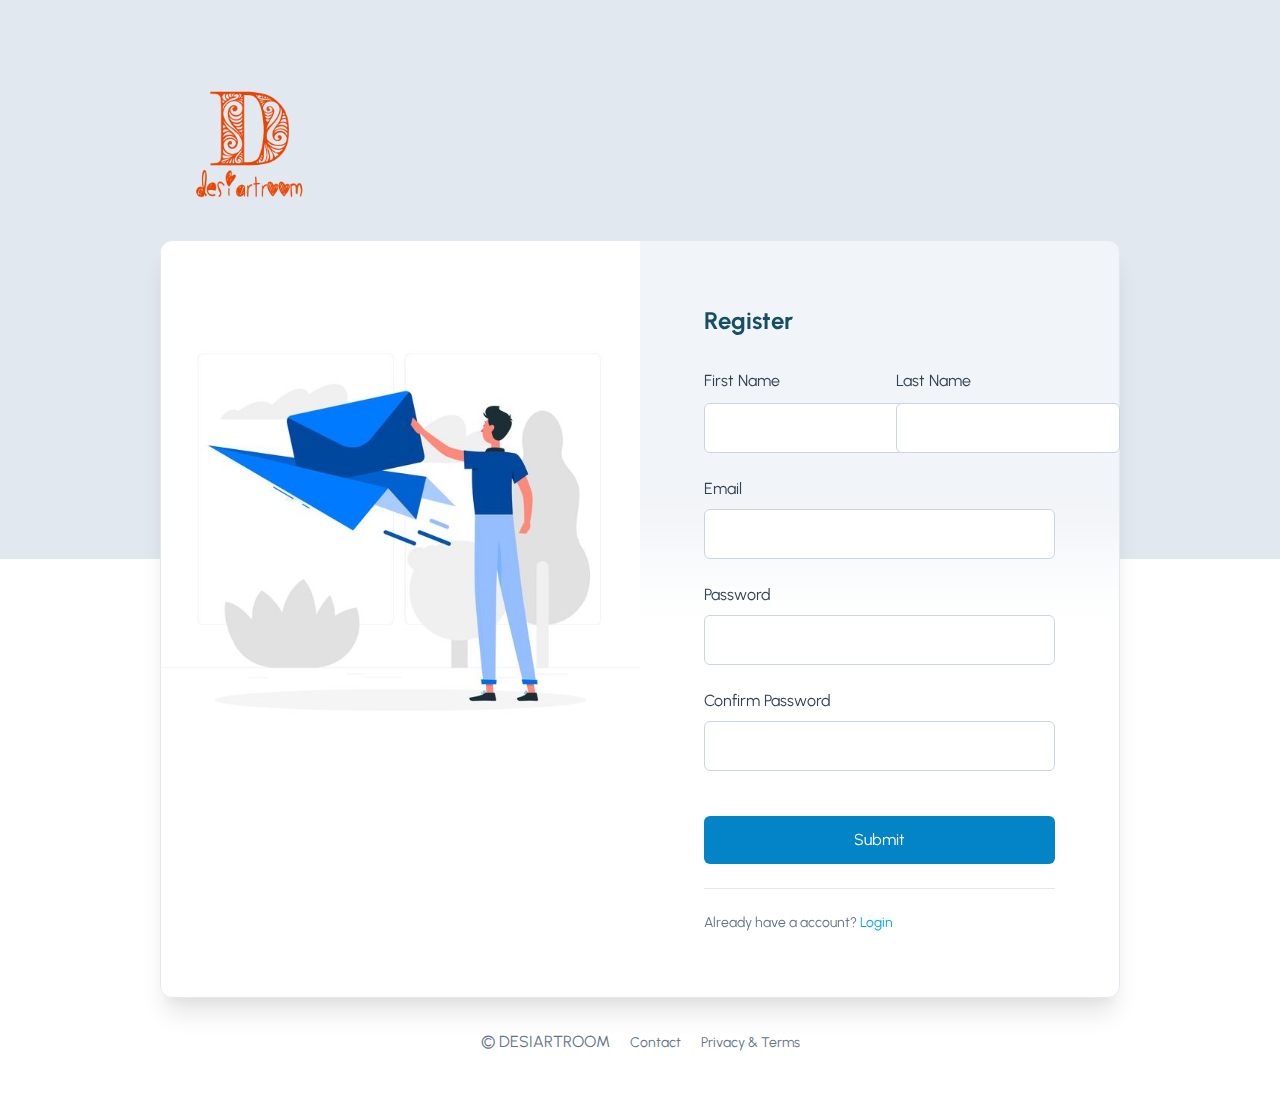
==== index2.html @ eac56559 "update" ====
<!DOCTYPE html>
<html lang="en">
<head>
    <meta charset="UTF-8">
    <meta http-equiv="X-UA-Compatible" content="IE=edge">
    <meta name="viewport" content="width=device-width, initial-scale=1.0">
    <meta name="description" content="application website logo cloud">
    <title>DESIARTROOM</title>

    <link rel="stylesheet" href="css/tailus.css">
    <link href="https://fonts.googleapis.com/css2?family=Urbanist:ital,wght@0,100;0,200;0,300;0,400;0,500;0,600;0,700;0,800;0,900;1,100;1,200;1,300;1,400&display=swap" rel="stylesheet">
</head>
<body>
    <div class="relative py-16
                before:absolute before:inset-0 before:w-full before:h-[50%] before:bg-gray-200">
        <div class="relative container m-auto px-6 text-gray-500 md:px-12 xl:px-40">

            <div class="m-auto space-y-8 md:w-8/12 lg:w-full">
                <img src="images/unnamed.png" loading="lazy" class="w-36 ml-4" alt="tailus logo">
                <div class="rounded-xl border bg-opacity-50 backdrop-blur-2xl bg-white shadow-xl">
                    <div class="lg:grid lg:grid-cols-2">
                        <div class="rounded-lg lg:block" hidden>
                            <img src="images/bgroom (2).jpg" class="rounded-l-xl object-cover" loading="lazy" height="" width="" alt="music mood">
                        </div>
                        <div class="p-6 sm:p-16">
                            <h2 class="mb-8 text-2xl text-cyan-900 font-bold">Register</h2>
                            <form action="" class="space-y-6">
                                <div class="grid gap-8 sm:grid-cols-2">

                                    <label for="fname" class="text-gray-700">First Name</label>
                                    <label for="lname" class="text-gray-700">Last Name</label>
                                </div>
                                <div class="grid gap-8 sm:grid-cols-2" style="margin-top:10px">

                                    <input  type="text" name="" id="fname" 
                                            class="block w-56 px-4  rounded-md border border-gray-300 text-gray-600 transition duration-300
                                                focus:ring-2 focus:ring-sky-300 focus:outline-none
                                                invalid:ring-2 invalid:ring-red-400"
                                    >
                                    
                                    <input  type="text" name="" id="lname" 
                                            class="block w-56 px-4 py-3 rounded-md border border-gray-300 text-gray-600 transition duration-300
                                                focus:ring-2 focus:ring-sky-300 focus:outline-none
                                                invalid:ring-2 invalid:ring-red-400"
                                    >
                                </div>


                                <div class="space-y-2">
                                    <label for="email" class="text-gray-700">Email</label>
                                    <input  type="email" name="email" id="email" 
                                            class="block w-full px-4 py-3 rounded-md border border-gray-300 text-gray-600 transition duration-300
                                                focus:ring-2 focus:ring-sky-300 focus:outline-none
                                                invalid:ring-2 invalid:ring-red-400"
                                    >
                                </div>

                                    <div class="space-y-2">
                                        <label for="pwd" class="text-gray-700">Password</label>
                                        
                                    
                                    <input  type="password" name="pwd" id="pwd" 
                                            class="block w-full px-4 py-3 rounded-md border border-gray-300 text-gray-600 transition duration-300
                                                focus:ring-2 focus:ring-sky-300 focus:outline-none
                                                invalid:ring-2 invalid:ring-red-400"
                                    >
                                    </div>
                                    <div class="space-y-2">
                                        <label for="confirmpwd" class="text-gray-700">Confirm Password</label>
                                        
                                    
                                    <input  type="password" name="pwd" id="confirmpwd" 
                                            class="block w-full px-4 py-3 rounded-md border border-gray-300 text-gray-600 transition duration-300
                                                focus:ring-2 focus:ring-sky-300 focus:outline-none
                                                invalid:ring-2 invalid:ring-red-400"
                                    >
                                    </div>
                                    
                                    <button type="submit" 
                                        class="w-full py-3 px-6 rounded-md bg-sky-600
                                            focus:bg-sky-700 active:bg-sky-500" style="margin-top:45px">
                                    <span class="text-white">Submit</span>
                                </button>
                <p class="border-t pt-6 text-sm">Already have a account? <a href="index.html" class="text-sky-500">Login</a></p>
                            </form>
                        </div>
                    </div>
                </div>
                <div class="text-center space-x-4">
                    <span>&copy; DESIARTROOM</span>
                    <a href="index2.html" class="text-sm hover:text-sky-900">Contact</a>
                    <a href="#" class="text-sm hover:text-sky-900">Privacy & Terms</a>
                </div>
            </div>
        </div>
    </div>
</body>
</html>
---- css/tailus.css ----
/*! tailwindcss v2.2.19 | MIT License | https://tailwindcss.com*//*! modern-normalize v1.1.0 | MIT License | https://github.com/sindresorhus/modern-normalize 
*/html{-webkit-text-size-adjust:100%;line-height:1.15;-moz-tab-size:4;-o-tab-size:4;tab-size:4}body{font-family:system-ui,-apple-system,Segoe UI,Roboto,Helvetica,Arial,sans-serif,Apple Color Emoji,Segoe UI Emoji;margin:0}
hr{color:inherit;height:0}abbr[title]{-webkit-text-decoration:underline dotted;text-decoration:underline dotted}b,strong{font-weight:bolder}code,kbd,pre,samp{font-family:ui-monospace,SFMono-Regular,Consolas,Liberation Mono,Menlo,monospace;font-size:1em}small{font-size:80%}sub,sup{font-size:75%;line-height:0;position:relative;vertical-align:baseline}sub{bottom:-.25em}sup{top:-.5em}table{border-color:inherit;text-indent:0}button,input,optgroup,select,textarea{font-family:inherit;font-size:100%;line-height:1.15;margin:0}button,select{text-transform:none}[type=button],[type=reset],[type=submit],button{-webkit-appearance:button}::-moz-focus-inner{border-style:none;padding:0}:-moz-focusring{outline:1px dotted ButtonText}:-moz-ui-invalid{box-shadow:none}legend{padding:0}progress{vertical-align:baseline}::-webkit-inner-spin-button,::-webkit-outer-spin-button{height:auto}[type=search]{-webkit-appearance:textfield;outline-offset:-2px}::-webkit-search-decoration{-webkit-appearance:none}::-webkit-file-upload-button{-webkit-appearance:button;font:inherit}summary{display:list-item}blockquote,dd,dl,figure,h1,h2,h3,h4,h5,h6,hr,p,pre{margin:0}button{background-color:transparent;background-image:none}fieldset,ol,ul{margin:0;padding:0}ol,ul{list-style:none}html{font-family:ui-sans-serif,system-ui,-apple-system,BlinkMacSystemFont,Segoe UI,Roboto,Helvetica Neue,Arial,Noto Sans,sans-serif,Apple Color Emoji,Segoe UI Emoji,Segoe UI Symbol,Noto Color Emoji;line-height:1.5}body{font-family:inherit;line-height:inherit}*,:after,:before{border:0 solid;box-sizing:border-box}hr{border-top-width:1px}img{border-style:solid}textarea{resize:vertical}input::-moz-placeholder,textarea::-moz-placeholder{color:#94a3b8;opacity:1}input:-ms-input-placeholder,textarea:-ms-input-placeholder{color:#94a3b8;opacity:1}input::placeholder,textarea::placeholder{color:#94a3b8;opacity:1}[role=button],button{cursor:pointer}:-moz-focusring{outline:auto}table{border-collapse:collapse}h1,h2,h3,h4,h5,h6{font-size:inherit;font-weight:inherit}a{color:inherit;text-decoration:inherit}button,input,optgroup,select,textarea{color:inherit;line-height:inherit;padding:0}code,kbd,pre,samp{font-family:ui-monospace,SFMono-Regular,Menlo,Monaco,Consolas,Liberation Mono,Courier New,monospace}audio,canvas,embed,iframe,img,object,svg,video{display:block;vertical-align:middle}img,video{height:auto;max-width:100%}[hidden]{display:none}*,:after,:before{--tw-translate-x:0;--tw-translate-y:0;--tw-rotate:0;--tw-skew-x:0;--tw-skew-y:0;--tw-scale-x:1;--tw-scale-y:1;--tw-transform:translateX(var(--tw-translate-x)) translateY(var(--tw-translate-y)) rotate(var(--tw-rotate)) skewX(var(--tw-skew-x)) skewY(var(--tw-skew-y)) scaleX(var(--tw-scale-x)) scaleY(var(--tw-scale-y));--tw-border-opacity:1;--tw-ring-inset:var(--tw-empty,/*!*/ /*!*/);--tw-ring-offset-width:0px;--tw-ring-offset-color:#fff;--tw-ring-color:rgba(59,130,246,.5);--tw-ring-offset-shadow:0 0 #0000;--tw-ring-shadow:0 0 #0000;--tw-shadow:0 0 #0000;--tw-blur:var(--tw-empty,/*!*/ /*!*/);--tw-brightness:var(--tw-empty,/*!*/ /*!*/);--tw-contrast:var(--tw-empty,/*!*/ /*!*/);--tw-grayscale:var(--tw-empty,/*!*/ /*!*/);--tw-hue-rotate:var(--tw-empty,/*!*/ /*!*/);--tw-invert:var(--tw-empty,/*!*/ /*!*/);--tw-saturate:var(--tw-empty,/*!*/ /*!*/);--tw-sepia:var(--tw-empty,/*!*/ /*!*/);--tw-drop-shadow:var(--tw-empty,/*!*/ /*!*/);--tw-filter:var(--tw-blur) var(--tw-brightness) var(--tw-contrast) var(--tw-grayscale) var(--tw-hue-rotate) var(--tw-invert) var(--tw-saturate) var(--tw-sepia) var(--tw-drop-shadow);--tw-backdrop-blur:var(--tw-empty,/*!*/ /*!*/);--tw-backdrop-brightness:var(--tw-empty,/*!*/ /*!*/);--tw-backdrop-contrast:var(--tw-empty,/*!*/ /*!*/);--tw-backdrop-grayscale:var(--tw-empty,/*!*/ /*!*/);--tw-backdrop-hue-rotate:var(--tw-empty,/*!*/ /*!*/);--tw-backdrop-invert:var(--tw-empty,/*!*/ /*!*/);--tw-backdrop-opacity:var(--tw-empty,/*!*/ /*!*/);--tw-backdrop-saturate:var(--tw-empty,/*!*/ /*!*/);--tw-backdrop-sepia:var(--tw-empty,/*!*/ /*!*/);--tw-backdrop-filter:var(--tw-backdrop-blur) var(--tw-backdrop-brightness) var(--tw-backdrop-contrast) var(--tw-backdrop-grayscale) var(--tw-backdrop-hue-rotate) var(--tw-backdrop-invert) var(--tw-backdrop-opacity) var(--tw-backdrop-saturate) var(--tw-backdrop-sepia);border-color:rgba(226,232,240,var(--tw-border-opacity))}.container{width:100%}@media (min-width:640px){.container{max-width:640px}}@media (min-width:768px){.container{max-width:768px}}@media (min-width:1024px){.container{max-width:1024px}}@media (min-width:1280px){.container{max-width:1280px}}@media (min-width:1536px){.container{max-width:1536px}}.fixed{position:fixed}.absolute{position:absolute}.relative{position:relative}.inset-0{bottom:0;top:0}.inset-0,.inset-x-0{left:0;right:0}.right-0{right:0}.top-0{top:0}.bottom-6{bottom:1.5rem}.top-\[-2\.20rem\]{top:-2.2rem}.right-9{right:2.25rem}.bottom-2{bottom:.5rem}.left-0{left:0}.left-6{left:1.5rem}.z-10{z-index:10}.z-\[1\]{z-index:1}.order-last{order:9999}.order-first{order:-9999}.col-span-2{grid-column:span 2/span 2}.col-span-3{grid-column:span 3/span 3}.col-span-8{grid-column:span 8/span 8}.row-span-4{grid-row:span 4/span 4}.row-span-2{grid-row:span 2/span 2}.row-span-3{grid-row:span 3/span 3}.row-start-1{grid-row-start:1}.m-auto{margin:auto}.-m-1{margin:-.25rem}.mx-auto{margin-left:auto;margin-right:auto}.-mx-8{margin-left:-2rem;margin-right:-2rem}.-mx-6{margin-left:-1.5rem;margin-right:-1.5rem}.-mx-4{margin-left:-1rem;margin-right:-1rem}.my-8{margin-top:2rem}.mb-8,.my-8{margin-bottom:2rem}.mb-6{margin-bottom:1.5rem}.mt-4{margin-top:1rem}.mt-16{margin-top:4rem}.-mt-2{margin-top:-.5rem}.-mb-0\.5{margin-bottom:-.125rem}.-mb-0{margin-bottom:0}.mt-6{margin-top:1.5rem}.mt-8{margin-top:2rem}.mt-12{margin-top:3rem}.-ml-6{margin-left:-1.5rem}.-mt-16{margin-top:-4rem}.-mt-1{margin-top:-.25rem}.mt-2{margin-top:.5rem}.-mr-20{margin-right:-5rem}.mb-2{margin-bottom:.5rem}.-ml-2{margin-left:-.5rem}.ml-2{margin-left:.5rem}.ml-4{margin-left:1rem}.-mr-2{margin-right:-.5rem}.-mb-2{margin-bottom:-.5rem}.mb-12{margin-bottom:3rem}.ml-auto{margin-left:auto}.-mt-3{margin-top:-.75rem}.-mr-3{margin-right:-.75rem}.-ml-3{margin-left:-.75rem}.block{display:block}.flex{display:flex}.table{display:table}.grid{display:grid}.hidden{display:none}.h-8{height:2rem}.h-12{height:3rem}.h-16{height:4rem}.h-full{height:100%}.h-10{height:2.5rem}.h-5{height:1.25rem}.h-56{height:14rem}.h-6{height:1.5rem}.h-4{height:1rem}.h-screen{height:100vh}.w-8{width:2rem}.w-12{width:3rem}.w-16{width:4rem}.w-full{width:100%}.w-max{width:-webkit-max-content;width:-moz-max-content;width:max-content}.w-10{width:2.5rem}.w-20{width:5rem}.w-5{width:1.25rem}.w-10\/12{width:83.333333%}.w-56{width:14rem}.w-32{width:8rem}.w-40{width:10rem}.w-36{width:9rem}.w-24{width:6rem}.w-28{width:7rem}.w-6{width:1.5rem}.w-4{width:1rem}.w-7\/12{width:58.333333%}.w-6\/12{width:50%}.-translate-x-4{--tw-translate-x:-1rem;transform:var(--tw-transform)}.scale-90{--tw-scale-x:.9;--tw-scale-y:.9}.scale-0,.scale-90{transform:var(--tw-transform)}.scale-0{--tw-scale-x:0;--tw-scale-y:0}.transform{transform:var(--tw-transform)}.cursor-pointer{cursor:pointer}.list-inside{list-style-position:inside}.list-disc{list-style-type:disc}.grid-cols-5{grid-template-columns:repeat(5,minmax(0,1fr))}.grid-cols-8{grid-template-columns:repeat(8,minmax(0,1fr))}.grid-cols-2{grid-template-columns:repeat(2,minmax(0,1fr))}.grid-rows-4{grid-template-rows:repeat(4,minmax(0,1fr))}.flex-row-reverse{flex-direction:row-reverse}.flex-col{flex-direction:column}.flex-col-reverse{flex-direction:column-reverse}.flex-wrap{flex-wrap:wrap}.items-end{align-items:flex-end}.items-center{align-items:center}.justify-center{justify-content:center}.justify-between{justify-content:space-between}.justify-around{justify-content:space-around}.gap-6{gap:1.5rem}.gap-4{gap:1rem}.gap-16{gap:4rem}.gap-8{gap:2rem}.gap-12{gap:3rem}.space-y-8>:not([hidden])~:not([hidden]){--tw-space-y-reverse:0;margin-bottom:calc(2rem*var(--tw-space-y-reverse));margin-top:calc(2rem*(1 - var(--tw-space-y-reverse)))}.-space-x-2>:not([hidden])~:not([hidden]){--tw-space-x-reverse:0;margin-left:calc(-.5rem*(1 - var(--tw-space-x-reverse)));margin-right:calc(-.5rem*var(--tw-space-x-reverse))}.space-y-6>:not([hidden])~:not([hidden]){--tw-space-y-reverse:0;margin-bottom:calc(1.5rem*var(--tw-space-y-reverse));margin-top:calc(1.5rem*(1 - var(--tw-space-y-reverse)))}.space-y-12>:not([hidden])~:not([hidden]){--tw-space-y-reverse:0;margin-bottom:calc(3rem*var(--tw-space-y-reverse));margin-top:calc(3rem*(1 - var(--tw-space-y-reverse)))}.space-y-4>:not([hidden])~:not([hidden]){--tw-space-y-reverse:0;margin-bottom:calc(1rem*var(--tw-space-y-reverse));margin-top:calc(1rem*(1 - var(--tw-space-y-reverse)))}.space-y-2>:not([hidden])~:not([hidden]){--tw-space-y-reverse:0;margin-bottom:calc(.5rem*var(--tw-space-y-reverse));margin-top:calc(.5rem*(1 - var(--tw-space-y-reverse)))}.space-x-12>:not([hidden])~:not([hidden]){--tw-space-x-reverse:0;margin-left:calc(3rem*(1 - var(--tw-space-x-reverse)));margin-right:calc(3rem*var(--tw-space-x-reverse))}.space-x-3>:not([hidden])~:not([hidden]){--tw-space-x-reverse:0;margin-left:calc(.75rem*(1 - var(--tw-space-x-reverse)));margin-right:calc(.75rem*var(--tw-space-x-reverse))}.space-x-4>:not([hidden])~:not([hidden]){--tw-space-x-reverse:0;margin-left:calc(1rem*(1 - var(--tw-space-x-reverse)));margin-right:calc(1rem*var(--tw-space-x-reverse))}.space-x-6>:not([hidden])~:not([hidden]){--tw-space-x-reverse:0;margin-left:calc(1.5rem*(1 - var(--tw-space-x-reverse)));margin-right:calc(1.5rem*var(--tw-space-x-reverse))}.space-x-2>:not([hidden])~:not([hidden]){--tw-space-x-reverse:0;margin-left:calc(.5rem*(1 - var(--tw-space-x-reverse)));margin-right:calc(.5rem*var(--tw-space-x-reverse))}.-space-y-4>:not([hidden])~:not([hidden]){--tw-space-y-reverse:0;margin-bottom:calc(-1rem*var(--tw-space-y-reverse));margin-top:calc(-1rem*(1 - var(--tw-space-y-reverse)))}.space-y-3>:not([hidden])~:not([hidden]){--tw-space-y-reverse:0;margin-bottom:calc(.75rem*var(--tw-space-y-reverse));margin-top:calc(.75rem*(1 - var(--tw-space-y-reverse)))}.divide-x>:not([hidden])~:not([hidden]){--tw-divide-x-reverse:0;border-left-width:calc(1px*(1 - var(--tw-divide-x-reverse)));border-right-width:calc(1px*var(--tw-divide-x-reverse))}.divide-y>:not([hidden])~:not([hidden]){--tw-divide-y-reverse:0;border-bottom-width:calc(1px*var(--tw-divide-y-reverse));border-top-width:calc(1px*(1 - var(--tw-divide-y-reverse)))}.overflow-auto{overflow:auto}.overflow-hidden{overflow:hidden}.overflow-x-auto{overflow-x:auto}.rounded-full{border-radius:9999px}.rounded-xl{border-radius:.75rem}.rounded-lg{border-radius:.5rem}.rounded-md{border-radius:.375rem}.rounded-2xl{border-radius:1rem}.rounded-r-xl{border-bottom-right-radius:.75rem;border-top-right-radius:.75rem}.rounded-l-xl{border-bottom-left-radius:.75rem;border-top-left-radius:.75rem}.border{border-width:1px}.border-8{border-width:8px}.border-r{border-right-width:1px}.border-b{border-bottom-width:1px}.border-t{border-top-width:1px}.border-l{border-left-width:1px}.border-dashed{border-style:dashed}.border-white{--tw-border-opacity:1;border-color:rgba(255,255,255,var(--tw-border-opacity))}.border-cyan-800{--tw-border-opacity:1;border-color:rgba(21,94,117,var(--tw-border-opacity))}.border-sky-100{--tw-border-opacity:1;border-color:rgba(224,242,254,var(--tw-border-opacity))}.border-gray-300{--tw-border-opacity:1;border-color:rgba(203,213,225,var(--tw-border-opacity))}.border-gray-200{--tw-border-opacity:1;border-color:rgba(226,232,240,var(--tw-border-opacity))}.border-opacity-10{--tw-border-opacity:0.1}.bg-white{--tw-bg-opacity:1;background-color:rgba(255,255,255,var(--tw-bg-opacity))}.bg-cyan-100{--tw-bg-opacity:1;background-color:rgba(207,250,254,var(--tw-bg-opacity))}.bg-cyan-600{--tw-bg-opacity:1;background-color:rgba(8,145,178,var(--tw-bg-opacity))}.bg-gray-700{--tw-bg-opacity:1;background-color:rgba(51,65,85,var(--tw-bg-opacity))}.bg-gray-100{--tw-bg-opacity:1;background-color:rgba(241,245,249,var(--tw-bg-opacity))}.bg-green-50{--tw-bg-opacity:1;background-color:rgba(236,253,245,var(--tw-bg-opacity))}.bg-yellow-50{--tw-bg-opacity:1;background-color:rgba(255,251,235,var(--tw-bg-opacity))}.bg-yellow-100{--tw-bg-opacity:1;background-color:rgba(254,243,199,var(--tw-bg-opacity))}.bg-gray-50{--tw-bg-opacity:1;background-color:rgba(248,250,252,var(--tw-bg-opacity))}.bg-cyan-900{--tw-bg-opacity:1;background-color:rgba(22,78,99,var(--tw-bg-opacity))}.bg-\[\#020314\]{--tw-bg-opacity:1;background-color:rgba(2,3,20,var(--tw-bg-opacity))}.bg-gray-900{--tw-bg-opacity:1;background-color:rgba(15,23,42,var(--tw-bg-opacity))}.bg-blue-500
{--tw-bg-opacity:1;background-color:rgba(210, 227, 252,var(--tw-bg-opacity))}.bg-cyan-400{--tw-bg-opacity:1;background-color:rgba(34,211,238,var(--tw-bg-opacity))}.bg-gray-200{--tw-bg-opacity:1;background-color:rgba(226,232,240,var(--tw-bg-opacity))}.bg-sky-100{--tw-bg-opacity:1;background-color:rgba(224,242,254,var(--tw-bg-opacity))}.bg-sky-600{--tw-bg-opacity:1;background-color:rgba(2,132,199,var(--tw-bg-opacity))}.bg-sky-50{--tw-bg-opacity:1;background-color:rgba(240,249,255,var(--tw-bg-opacity))}.bg-sky-500{--tw-bg-opacity:1;background-color:rgba(14,165,233,var(--tw-bg-opacity))}.bg-purple-600{--tw-bg-opacity:1;background-color:rgba(124,58,237,var(--tw-bg-opacity))}.bg-cyan-500{--tw-bg-opacity:1;background-color:rgba(6,182,212,var(--tw-bg-opacity))}.bg-sky-900{--tw-bg-opacity:1;background-color:rgba(12,74,110,var(--tw-bg-opacity))}.bg-blue-50{--tw-bg-opacity:1;background-color:rgba(239,246,255,var(--tw-bg-opacity))}.bg-transparent{background-color:transparent}.bg-opacity-20{--tw-bg-opacity:0.2}.bg-opacity-5{--tw-bg-opacity:0.05}.bg-opacity-50{--tw-bg-opacity:0.5}.bg-opacity-70{--tw-bg-opacity:0.7}.bg-gradient-to-br{background-image:linear-gradient(to bottom right,var(--tw-gradient-stops))}.bg-gradient-to-r{background-image:linear-gradient(to right,var(--tw-gradient-stops))}.bg-gradient-to-b{background-image:linear-gradient(to bottom,var(--tw-gradient-stops))}.from-pink-500{--tw-gradient-from:#ec4899;--tw-gradient-stops:var(--tw-gradient-from),var(--tw-gradient-to,rgba(236,72,153,0))}.from-cyan-400{--tw-gradient-from:#22d3ee;--tw-gradient-stops:var(--tw-gradient-from),var(--tw-gradient-to,rgba(34,211,238,0))}.from-gray-200{--tw-gradient-from:#e2e8f0;--tw-gradient-stops:var(--tw-gradient-from),var(--tw-gradient-to,rgba(226,232,240,0))}.from-gray-900{--tw-gradient-from:#0f172a;--tw-gradient-stops:var(--tw-gradient-from),var(--tw-gradient-to,rgba(15,23,42,0))}.from-sky-50{--tw-gradient-from:#f0f9ff;--tw-gradient-stops:var(--tw-gradient-from),var(--tw-gradient-to,rgba(240,249,255,0))}.from-pink-100{--tw-gradient-from:#fce7f3;--tw-gradient-stops:var(--tw-gradient-from),var(--tw-gradient-to,rgba(252,231,243,0))}.from-yellow-300{--tw-gradient-from:#fcd34d;--tw-gradient-stops:var(--tw-gradient-from),var(--tw-gradient-to,rgba(252,211,77,0))}.from-cyan-50{--tw-gradient-from:#ecfeff;--tw-gradient-stops:var(--tw-gradient-from),var(--tw-gradient-to,rgba(236,254,255,0))}.via-blue-500{--tw-gradient-stops:var(--tw-gradient-from),#3b82f6,var(--tw-gradient-to,rgba(59,130,246,0))}.via-gray-100{--tw-gradient-stops:var(--tw-gradient-from),#f1f5f9,var(--tw-gradient-to,rgba(241,245,249,0))}.to-purple-600{--tw-gradient-to:#7c3aed}.to-white{--tw-gradient-to:#fff}.to-sky-900{--tw-gradient-to:#0c4a6e}.to-sky-200{--tw-gradient-to:#bae6fd}.to-purple-200{--tw-gradient-to:#ddd6fe}.to-pink-300{--tw-gradient-to:#f9a8d4}.to-cyan-100{--tw-gradient-to:#cffafe}.fill-current{fill:currentColor}.object-cover{-o-object-fit:cover;object-fit:cover}.object-top{-o-object-position:top;object-position:top}.p-8{padding:2rem}.p-6{padding:1.5rem}.p-4{padding:1rem}.p-2{padding:.5rem}.p-3{padding:.75rem}.py-16{padding-bottom:4rem;padding-top:4rem}.px-6{padding-left:1.5rem;padding-right:1.5rem}.py-3{padding-bottom:.75rem;padding-top:.75rem}.px-12{padding-left:3rem;padding-right:3rem}.py-2{padding-bottom:.5rem;padding-top:.5rem}.px-4{padding-left:1rem;padding-right:1rem}.py-20{padding-bottom:5rem;padding-top:5rem}.py-6{padding-bottom:1.5rem;padding-top:1.5rem}.py-4{padding-bottom:1rem;padding-top:1rem}.py-8{padding-bottom:2rem;padding-top:2rem}.py-1{padding-bottom:.25rem;padding-top:.25rem}.py-12{padding-bottom:3rem;padding-top:3rem}.pt-1{padding-top:.25rem}.pb-16{padding-bottom:4rem}.pb-8{padding-bottom:2rem}.pt-8{padding-top:2rem}.pb-20{padding-bottom:5rem}.pt-7{padding-top:1.75rem}.pb-6{padding-bottom:1.5rem}.pb-2{padding-bottom:.5rem}.pt-16{padding-top:4rem}.pt-6{padding-top:1.5rem}.pt-12{padding-top:3rem}.text-center{text-align:center}.text-4xl{font-size:2.25rem;line-height:2.5rem}.text-xl{font-size:1.25rem;line-height:1.75rem}.text-lg{font-size:1.125rem;line-height:1.75rem}.text-sm{font-size:.875rem;line-height:1.25rem}.text-2xl{font-size:1.5rem;line-height:2rem}.text-3xl{font-size:1.875rem;line-height:2.25rem}.text-8xl{font-size:6rem;line-height:1}.text-xs{font-size:.75rem;line-height:1rem}.font-bold{font-weight:700}.font-semibold{font-weight:600}.font-medium{font-weight:500}.uppercase{text-transform:uppercase}.tracking-wide{letter-spacing:.025em}.text-gray-500{--tw-text-opacity:1;color:rgba(100,116,139,var(--tw-text-opacity))}.text-gray-700{--tw-text-opacity:1;color:rgba(51,65,85,var(--tw-text-opacity))}.text-cyan-700{--tw-text-opacity:1;color:rgba(14,116,144,var(--tw-text-opacity))}.text-white{--tw-text-opacity:1;color:rgba(255,255,255,var(--tw-text-opacity))}.text-purple-600{--tw-text-opacity:1;color:rgba(124,58,237,var(--tw-text-opacity))}.text-blue-500{--tw-text-opacity:1;color:rgba(59,130,246,var(--tw-text-opacity))}.text-gray-600{--tw-text-opacity:1;color:rgba(71,85,105,var(--tw-text-opacity))}.text-green-900{--tw-text-opacity:1;color:rgba(6,78,59,var(--tw-text-opacity))}.text-yellow-700{--tw-text-opacity:1;color:rgba(180,83,9,var(--tw-text-opacity))}.text-yellow-900{--tw-text-opacity:1;color:rgba(120,53,15,var(--tw-text-opacity))}.text-gray-800{--tw-text-opacity:1;color:rgba(30,41,59,var(--tw-text-opacity))}.text-gray-900{--tw-text-opacity:1;color:rgba(15,23,42,var(--tw-text-opacity))}.text-yellow-600{--tw-text-opacity:1;color:rgba(217,119,6,var(--tw-text-opacity))}.text-yellow-800{--tw-text-opacity:1;color:rgba(146,64,14,var(--tw-text-opacity))}.text-gray-300{--tw-text-opacity:1;color:rgba(203,213,225,var(--tw-text-opacity))}.text-gray-200{--tw-text-opacity:1;color:rgba(226,232,240,var(--tw-text-opacity))}.text-gray-400{--tw-text-opacity:1;color:rgba(148,163,184,var(--tw-text-opacity))}.text-cyan-900{--tw-text-opacity:1;color:rgba(22,78,99,var(--tw-text-opacity))}.text-cyan-500{--tw-text-opacity:1;color:rgba(6,182,212,var(--tw-text-opacity))}.text-sky-400{--tw-text-opacity:1;color:rgba(56,189,248,var(--tw-text-opacity))}.text-sky-900{--tw-text-opacity:1;color:rgba(12,74,110,var(--tw-text-opacity))}.text-sky-500{--tw-text-opacity:1;color:rgba(14,165,233,var(--tw-text-opacity))}.text-sky-700{--tw-text-opacity:1;color:rgba(3,105,161,var(--tw-text-opacity))}.text-sky-800{--tw-text-opacity:1;color:rgba(7,89,133,var(--tw-text-opacity))}.text-pink-900{--tw-text-opacity:1;color:rgba(131,24,67,var(--tw-text-opacity))}.text-purple-500{--tw-text-opacity:1;color:rgba(139,92,246,var(--tw-text-opacity))}.text-green-500{--tw-text-opacity:1;color:rgba(16,185,129,var(--tw-text-opacity))}.text-red-500{--tw-text-opacity:1;color:rgba(239,68,68,var(--tw-text-opacity))}.text-blue-700{--tw-text-opacity:1;color:rgba(29,78,216,var(--tw-text-opacity))}.text-blue-600{--tw-text-opacity:1;color:rgba(37,99,235,var(--tw-text-opacity))}.line-through{text-decoration:line-through}.placeholder-gray-600::-moz-placeholder{--tw-placeholder-opacity:1;color:rgba(71,85,105,var(--tw-placeholder-opacity))}.placeholder-gray-600:-ms-input-placeholder{--tw-placeholder-opacity:1;color:rgba(71,85,105,var(--tw-placeholder-opacity))}.placeholder-gray-600::placeholder{--tw-placeholder-opacity:1;color:rgba(71,85,105,var(--tw-placeholder-opacity))}.opacity-0{opacity:0}.opacity-80{opacity:.8}.opacity-90{opacity:.9}.shadow-md{--tw-shadow:0 4px 6px -1px rgba(0,0,0,.1),0 2px 4px -1px rgba(0,0,0,.06)}.shadow-md,.shadow-xl{box-shadow:var(--tw-ring-offset-shadow,0 0 #0000),var(--tw-ring-shadow,0 0 #0000),var(--tw-shadow)}.shadow-xl{--tw-shadow:0 20px 25px -5px rgba(0,0,0,.1),0 10px 10px -5px rgba(0,0,0,.04)}.shadow-2xl{--tw-shadow:0 25px 50px -12px rgba(0,0,0,.25)}.shadow-2xl,.shadow-lg{box-shadow:var(--tw-ring-offset-shadow,0 0 #0000),var(--tw-ring-shadow,0 0 #0000),var(--tw-shadow)}.shadow-lg{--tw-shadow:0 10px 15px -3px rgba(0,0,0,.1),0 4px 6px -2px rgba(0,0,0,.05)}.ring-1{--tw-ring-offset-shadow:var(--tw-ring-inset) 0 0 0 var(--tw-ring-offset-width) var(--tw-ring-offset-color);--tw-ring-shadow:var(--tw-ring-inset) 0 0 0 calc(1px + var(--tw-ring-offset-width)) var(--tw-ring-color)}.ring,.ring-1{box-shadow:var(--tw-ring-offset-shadow),var(--tw-ring-shadow),var(--tw-shadow,0 0 #0000)}.ring{--tw-ring-offset-shadow:var(--tw-ring-inset) 0 0 0 var(--tw-ring-offset-width) var(--tw-ring-offset-color);--tw-ring-shadow:var(--tw-ring-inset) 0 0 0 calc(3px + var(--tw-ring-offset-width)) var(--tw-ring-color)}.ring-cyan-700{--tw-ring-opacity:1;--tw-ring-color:rgba(14,116,144,var(--tw-ring-opacity))}.ring-gray-300{--tw-ring-opacity:1;--tw-ring-color:rgba(203,213,225,var(--tw-ring-opacity))}.blur-xl{--tw-blur:blur(24px);filter:var(--tw-filter)}.contrast-0{--tw-contrast:contrast(0);filter:var(--tw-filter)}.grayscale{--tw-grayscale:grayscale(100%)}.filter,.grayscale{filter:var(--tw-filter)}.backdrop-blur-2xl{--tw-backdrop-blur:blur(40px)}.backdrop-blur-2xl,.backdrop-blur-xl{-webkit-backdrop-filter:var(--tw-backdrop-filter);backdrop-filter:var(--tw-backdrop-filter)}.backdrop-blur-xl{--tw-backdrop-blur:blur(24px)}.transition{transition-duration:.15s;transition-property:background-color,border-color,color,fill,stroke,opacity,box-shadow,transform,filter,-webkit-backdrop-filter;transition-property:background-color,border-color,color,fill,stroke,opacity,box-shadow,transform,filter,backdrop-filter;transition-property:background-color,border-color,color,fill,stroke,opacity,box-shadow,transform,filter,backdrop-filter,-webkit-backdrop-filter;transition-timing-function:cubic-bezier(.4,0,.2,1)}.duration-300{transition-duration:.3s}.duration-500{transition-duration:.5s}.duration-200{transition-duration:.2s}body{font-family:Urbanist,sans-serif}.bg-layers{-webkit-animation:filter-animation 4s infinite;animation:filter-animation 4s infinite}.bg-scale{-webkit-animation:filter-animation 8s infinite;animation:filter-scale 8s infinite}@-webkit-keyframes filter-animation{0%{-webkit-filter:hue-rotate(0deg)}50%{-webkit-filter:hue-rotate(45deg)}to{-webkit-filter:hue-rotate(0deg)}}@keyframes filter-animation{0%{filter:hue-rotate(0deg)}50%{filter:hue-rotate(45deg)}to{filter:hue-rotate(0deg)}}@-webkit-keyframes filter-scale{0%{transform:scale(1)}50%{transform:scale(1.4)}to{transform:scale(.8)}}@keyframes filter-scale{0%{transform:scale(1)}50%{transform:scale(1.4)}to{transform:scale(.8)}}.before\:absolute:before{content:"";position:absolute}.before\:inset-0:before{bottom:0;content:"";left:0;right:0;top:0}.before\:left-0:before{content:"";left:0}.before\:top-1:before{content:"";top:.25rem}.before\:my-auto:before{content:"";margin-bottom:auto;margin-top:auto}.before\:h-0\.5:before{content:"";height:.125rem}.before\:h-0:before{content:"";height:0}.before\:h-\[50\%\]:before{content:"";height:50%}.before\:w-full:before{content:"";width:100%}.before\:rounded-full:before{border-radius:9999px;content:""}.before\:bg-gray-200:before{--tw-bg-opacity:1;background-color:rgba(226,232,240,var(--tw-bg-opacity));content:""}.before\:bg-gray-100:before{--tw-bg-opacity:1;background-color:rgba(241,245,249,var(--tw-bg-opacity));content:""}.before\:bg-gray-900:before{--tw-bg-opacity:1;background-color:rgba(15,23,42,var(--tw-bg-opacity));content:""}.before\:bg-sky-200:before{--tw-bg-opacity:1;background-color:rgba(186,230,253,var(--tw-bg-opacity));content:""}.invalid\:outline-none:invalid{outline:2px solid transparent;outline-offset:2px}.invalid\:ring-2:invalid{--tw-ring-offset-shadow:var(--tw-ring-inset) 0 0 0 var(--tw-ring-offset-width) var(--tw-ring-offset-color);--tw-ring-shadow:var(--tw-ring-inset) 0 0 0 calc(2px + var(--tw-ring-offset-width)) var(--tw-ring-color);box-shadow:var(--tw-ring-offset-shadow),var(--tw-ring-shadow),var(--tw-shadow,0 0 #0000)}.invalid\:ring-red-400:invalid{--tw-ring-opacity:1;--tw-ring-color:rgba(248,113,113,var(--tw-ring-opacity))}.invalid\:ring-red-500:invalid{--tw-ring-opacity:1;--tw-ring-color:rgba(239,68,68,var(--tw-ring-opacity))}.hover\:z-\[1\]:hover{z-index:1}.hover\:bg-cyan-200:hover{--tw-bg-opacity:1;background-color:rgba(165,243,252,var(--tw-bg-opacity))}.hover\:bg-cyan-700:hover{--tw-bg-opacity:1;background-color:rgba(14,116,144,var(--tw-bg-opacity))}.hover\:bg-purple-100:hover{--tw-bg-opacity:1;background-color:rgba(237,233,254,var(--tw-bg-opacity))}.hover\:bg-gray-600:hover{--tw-bg-opacity:1;background-color:rgba(71,85,105,var(--tw-bg-opacity))}.hover\:bg-gray-200:hover{--tw-bg-opacity:1;background-color:rgba(226,232,240,var(--tw-bg-opacity))}.hover\:bg-cyan-300:hover{--tw-bg-opacity:1;background-color:rgba(103,232,249,var(--tw-bg-opacity))}.hover\:bg-sky-200:hover{--tw-bg-opacity:1;background-color:rgba(186,230,253,var(--tw-bg-opacity))}.hover\:bg-sky-700:hover{--tw-bg-opacity:1;background-color:rgba(3,105,161,var(--tw-bg-opacity))}.hover\:bg-purple-700:hover{--tw-bg-opacity:1;background-color:rgba(109,40,217,var(--tw-bg-opacity))}.hover\:bg-cyan-600:hover{--tw-bg-opacity:1;background-color:rgba(8,145,178,var(--tw-bg-opacity))}.hover\:bg-blue-100:hover{--tw-bg-opacity:1;background-color:rgba(219,234,254,var(--tw-bg-opacity))}.hover\:bg-gray-800:hover{--tw-bg-opacity:1;background-color:rgba(30,41,59,var(--tw-bg-opacity))}.hover\:bg-sky-600:hover{--tw-bg-opacity:1;background-color:rgba(2,132,199,var(--tw-bg-opacity))}.hover\:bg-opacity-10:hover{--tw-bg-opacity:0.1}.hover\:text-sky-400:hover{--tw-text-opacity:1;color:rgba(56,189,248,var(--tw-text-opacity))}.hover\:text-cyan-600:hover{--tw-text-opacity:1;color:rgba(8,145,178,var(--tw-text-opacity))}.hover\:text-cyan-400:hover{--tw-text-opacity:1;color:rgba(34,211,238,var(--tw-text-opacity))}.hover\:text-cyan-500:hover{--tw-text-opacity:1;color:rgba(6,182,212,var(--tw-text-opacity))}.hover\:text-sky-900:hover{--tw-text-opacity:1;color:rgba(12,74,110,var(--tw-text-opacity))}.hover\:shadow-2xl:hover{--tw-shadow:0 25px 50px -12px rgba(0,0,0,.25);box-shadow:var(--tw-ring-offset-shadow,0 0 #0000),var(--tw-ring-shadow,0 0 #0000),var(--tw-shadow)}.hover\:grayscale-0:hover{--tw-grayscale:grayscale(0);filter:var(--tw-filter)}.focus\:bg-cyan-200:focus{--tw-bg-opacity:1;background-color:rgba(165,243,252,var(--tw-bg-opacity))}.focus\:bg-sky-600:focus{--tw-bg-opacity:1;background-color:rgba(2,132,199,var(--tw-bg-opacity))}.focus\:bg-purple-100:focus{--tw-bg-opacity:1;background-color:rgba(237,233,254,var(--tw-bg-opacity))}.focus\:bg-gray-600:focus{--tw-bg-opacity:1;background-color:rgba(71,85,105,var(--tw-bg-opacity))}.focus\:bg-gray-200:focus{--tw-bg-opacity:1;background-color:rgba(226,232,240,var(--tw-bg-opacity))}.focus\:bg-cyan-300:focus{--tw-bg-opacity:1;background-color:rgba(103,232,249,var(--tw-bg-opacity))}.focus\:bg-cyan-600:focus{--tw-bg-opacity:1;background-color:rgba(8,145,178,var(--tw-bg-opacity))}.focus\:bg-indigo-600:focus{--tw-bg-opacity:1;background-color:rgba(79,70,229,var(--tw-bg-opacity))}.focus\:bg-sky-500:focus{--tw-bg-opacity:1;background-color:rgba(14,165,233,var(--tw-bg-opacity))}.focus\:bg-cyan-700:focus{--tw-bg-opacity:1;background-color:rgba(14,116,144,var(--tw-bg-opacity))}.focus\:bg-sky-700:focus{--tw-bg-opacity:1;background-color:rgba(3,105,161,var(--tw-bg-opacity))}.focus\:bg-blue-100:focus{--tw-bg-opacity:1;background-color:rgba(219,234,254,var(--tw-bg-opacity))}.focus\:bg-gray-700:focus{--tw-bg-opacity:1;background-color:rgba(51,65,85,var(--tw-bg-opacity))}.focus\:outline-none:focus{outline:2px solid transparent;outline-offset:2px}.focus\:ring-2:focus{--tw-ring-offset-shadow:var(--tw-ring-inset) 0 0 0 var(--tw-ring-offset-width) var(--tw-ring-offset-color);--tw-ring-shadow:var(--tw-ring-inset) 0 0 0 calc(2px + var(--tw-ring-offset-width)) var(--tw-ring-color);box-shadow:var(--tw-ring-offset-shadow),var(--tw-ring-shadow),var(--tw-shadow,0 0 #0000)}.focus\:ring-sky-400:focus{--tw-ring-opacity:1;--tw-ring-color:rgba(56,189,248,var(--tw-ring-opacity))}.focus\:ring-sky-300:focus{--tw-ring-opacity:1;--tw-ring-color:rgba(125,211,252,var(--tw-ring-opacity))}.focus\:invalid\:outline-none:focus:invalid{outline:2px solid transparent;outline-offset:2px}.focus\:invalid\:ring-red-200:focus:invalid{--tw-ring-opacity:1;--tw-ring-color:rgba(254,202,202,var(--tw-ring-opacity))}.focus\:invalid\:ring-red-300:focus:invalid{--tw-ring-opacity:1;--tw-ring-color:rgba(252,165,165,var(--tw-ring-opacity))}.active\:bg-cyan-300:active{--tw-bg-opacity:1;background-color:rgba(103,232,249,var(--tw-bg-opacity))}.active\:bg-cyan-800:active{--tw-bg-opacity:1;background-color:rgba(21,94,117,var(--tw-bg-opacity))}.active\:bg-purple-200:active{--tw-bg-opacity:1;background-color:rgba(221,214,254,var(--tw-bg-opacity))}.active\:bg-gray-700:active{--tw-bg-opacity:1;background-color:rgba(51,65,85,var(--tw-bg-opacity))}.active\:bg-gray-300:active{--tw-bg-opacity:1;background-color:rgba(203,213,225,var(--tw-bg-opacity))}.active\:bg-cyan-600:active{--tw-bg-opacity:1;background-color:rgba(8,145,178,var(--tw-bg-opacity))}.active\:bg-sky-300:active{--tw-bg-opacity:1;background-color:rgba(125,211,252,var(--tw-bg-opacity))}.active\:bg-sky-800:active{--tw-bg-opacity:1;background-color:rgba(7,89,133,var(--tw-bg-opacity))}.active\:bg-purple-800:active{--tw-bg-opacity:1;background-color:rgba(91,33,182,var(--tw-bg-opacity))}.active\:bg-cyan-700:active{--tw-bg-opacity:1;background-color:rgba(14,116,144,var(--tw-bg-opacity))}.active\:bg-sky-500:active{--tw-bg-opacity:1;background-color:rgba(14,165,233,var(--tw-bg-opacity))}.active\:bg-blue-200:active{--tw-bg-opacity:1;background-color:rgba(191,219,254,var(--tw-bg-opacity))}.active\:bg-gray-600:active{--tw-bg-opacity:1;background-color:rgba(71,85,105,var(--tw-bg-opacity))}.disabled\:bg-gray-100:disabled{--tw-bg-opacity:1;background-color:rgba(241,245,249,var(--tw-bg-opacity))}.disabled\:placeholder-gray-400:disabled::-moz-placeholder{--tw-placeholder-opacity:1;color:rgba(148,163,184,var(--tw-placeholder-opacity))}.disabled\:placeholder-gray-400:disabled:-ms-input-placeholder{--tw-placeholder-opacity:1;color:rgba(148,163,184,var(--tw-placeholder-opacity))}.disabled\:placeholder-gray-400:disabled::placeholder{--tw-placeholder-opacity:1;color:rgba(148,163,184,var(--tw-placeholder-opacity))}.disabled\:ring-gray-200:disabled{--tw-ring-opacity:1;--tw-ring-color:rgba(226,232,240,var(--tw-ring-opacity))}.group:hover .group-hover\:translate-x-0{--tw-translate-x:0px;transform:var(--tw-transform)}.group:hover .group-hover\:scale-105{--tw-scale-x:1.05;--tw-scale-y:1.05;transform:var(--tw-transform)}.group:hover .group-hover\:scale-100{--tw-scale-x:1;--tw-scale-y:1;transform:var(--tw-transform)}.group:hover .group-hover\:scale-90{--tw-scale-x:.9;--tw-scale-y:.9;transform:var(--tw-transform)}.group:hover .group-hover\:border{border-width:1px}.group:hover .group-hover\:bg-yellow-900{--tw-bg-opacity:1;background-color:rgba(120,53,15,var(--tw-bg-opacity))}.group:hover .group-hover\:bg-yellow-100{--tw-bg-opacity:1;background-color:rgba(254,243,199,var(--tw-bg-opacity))}.group:hover .group-hover\:bg-white{--tw-bg-opacity:1;background-color:rgba(255,255,255,var(--tw-bg-opacity))}.group:hover .group-hover\:text-white{--tw-text-opacity:1;color:rgba(255,255,255,var(--tw-text-opacity))}.group:hover .group-hover\:text-yellow-200{--tw-text-opacity:1;color:rgba(253,230,138,var(--tw-text-opacity))}.group:hover .group-hover\:text-yellow-800{--tw-text-opacity:1;color:rgba(146,64,14,var(--tw-text-opacity))}.group:hover .group-hover\:text-yellow-600{--tw-text-opacity:1;color:rgba(217,119,6,var(--tw-text-opacity))}.group:hover .group-hover\:opacity-100{opacity:1}.group:hover .group-hover\:contrast-100{--tw-contrast:contrast(1);filter:var(--tw-filter)}.peer:checked~.peer-checked\:scale-100{--tw-scale-x:1;--tw-scale-y:1;transform:var(--tw-transform)}.peer:checked~.peer-checked\:text-sky-600{--tw-text-opacity:1;color:rgba(2,132,199,var(--tw-text-opacity))}.peer:checked~.peer-checked\:ring-1{--tw-ring-offset-shadow:var(--tw-ring-inset) 0 0 0 var(--tw-ring-offset-width) var(--tw-ring-offset-color);--tw-ring-shadow:var(--tw-ring-inset) 0 0 0 calc(1px + var(--tw-ring-offset-width)) var(--tw-ring-color);box-shadow:var(--tw-ring-offset-shadow),var(--tw-ring-shadow),var(--tw-shadow,0 0 #0000)}.peer:checked~.peer-checked\:ring-sky-500{--tw-ring-opacity:1;--tw-ring-color:rgba(14,165,233,var(--tw-ring-opacity))}@media (min-width:640px){.sm\:static{position:static}.sm\:sticky{position:-webkit-sticky;position:sticky}.sm\:inset-y-0{bottom:0;top:0}.sm\:left-\[-2\.70rem\]{left:-2.7rem}.sm\:col-span-3{grid-column:span 3/span 3}.sm\:my-auto{margin-bottom:auto}.sm\:mt-auto,.sm\:my-auto{margin-top:auto}.sm\:mt-0{margin-top:0}.sm\:-ml-1{margin-left:-.25rem}.sm\:ml-0{margin-left:0}.sm\:block{display:block}.sm\:flex{display:flex}.sm\:w-max{width:-webkit-max-content;width:-moz-max-content;width:max-content}.sm\:w-7\/12{width:58.333333%}.sm\:w-5\/12{width:41.666667%}.sm\:w-full{width:100%}.sm\:grid-cols-2{grid-template-columns:repeat(2,minmax(0,1fr))}.sm\:grid-cols-3{grid-template-columns:repeat(3,minmax(0,1fr))}.sm\:grid-cols-4{grid-template-columns:repeat(4,minmax(0,1fr))}.sm\:flex-row{flex-direction:row}.sm\:flex-col{flex-direction:column}.sm\:items-center{align-items:center}.sm\:gap-8{gap:2rem}.sm\:space-x-0>:not([hidden])~:not([hidden]){--tw-space-x-reverse:0;margin-left:calc(0px*(1 - var(--tw-space-x-reverse)));margin-right:calc(0px*var(--tw-space-x-reverse))}.sm\:space-y-6>:not([hidden])~:not([hidden]){--tw-space-y-reverse:0;margin-bottom:calc(1.5rem*var(--tw-space-y-reverse));margin-top:calc(1.5rem*(1 - var(--tw-space-y-reverse)))}.sm\:p-10{padding:2.5rem}.sm\:p-20{padding:5rem}.sm\:p-16{padding:4rem}.sm\:px-0{padding-left:0;padding-right:0}.sm\:px-8{padding-left:2rem;padding-right:2rem}.sm\:px-10{padding-left:2.5rem;padding-right:2.5rem}.sm\:pb-6{padding-bottom:1.5rem}.sm\:pb-0{padding-bottom:0}.sm\:pt-0{padding-top:0}.sm\:pl-1{padding-left:.25rem}.sm\:text-left{text-align:left}.sm\:before\:inset-y-0:before{bottom:0;content:"";top:0}.sm\:before\:h-\[85\%\]:before{content:"";height:85%}.sm\:before\:w-0\.5:before{content:"";width:.125rem}.sm\:before\:w-0:before{content:"";width:0}}@media (min-width:768px){.md\:col-span-2{grid-column:span 2/span 2}.md\:col-span-6{grid-column:span 6/span 6}.md\:col-span-1{grid-column:span 1/span 1}.md\:-mx-8{margin-left:-2rem;margin-right:-2rem}.md\:mx-0{margin-left:0;margin-right:0}.md\:mb-0{margin-bottom:0}.md\:mb-16{margin-bottom:4rem}.md\:block{display:block}.md\:flex{display:flex}.md\:h-\[30rem\]{height:30rem}.md\:w-8\/12{width:66.666667%}.md\:w-6\/12{width:50%}.md\:w-5\/12{width:41.666667%}.md\:w-7\/12{width:58.333333%}.md\:w-10\/12{width:83.333333%}.md\:w-\[30rem\]{width:30rem}.md\:w-11\/12{width:91.666667%}.md\:grid-cols-5{grid-template-columns:repeat(5,minmax(0,1fr))}.md\:grid-cols-4{grid-template-columns:repeat(4,minmax(0,1fr))}.md\:grid-cols-2{grid-template-columns:repeat(2,minmax(0,1fr))}.md\:flex-nowrap{flex-wrap:nowrap}.md\:justify-start{justify-content:flex-start}.md\:justify-end{justify-content:flex-end}.md\:justify-between{justify-content:space-between}.md\:gap-6{gap:1.5rem}.md\:gap-0{gap:0}.md\:space-y-6>:not([hidden])~:not([hidden]){--tw-space-y-reverse:0;margin-bottom:calc(1.5rem*var(--tw-space-y-reverse));margin-top:calc(1.5rem*(1 - var(--tw-space-y-reverse)))}.md\:space-x-12>:not([hidden])~:not([hidden]){--tw-space-x-reverse:0;margin-left:calc(3rem*(1 - var(--tw-space-x-reverse)));margin-right:calc(3rem*var(--tw-space-x-reverse))}.md\:space-y-0>:not([hidden])~:not([hidden]){--tw-space-y-reverse:0;margin-bottom:calc(0px*var(--tw-space-y-reverse));margin-top:calc(0px*(1 - var(--tw-space-y-reverse)))}.md\:-space-x-4>:not([hidden])~:not([hidden]){--tw-space-x-reverse:0;margin-left:calc(-1rem*(1 - var(--tw-space-x-reverse)));margin-right:calc(-1rem*var(--tw-space-x-reverse))}.md\:rounded-r-2xl{border-bottom-right-radius:1rem;border-top-right-radius:1rem}.md\:border-none{border-style:none}.md\:bg-gradient-to-r{background-image:linear-gradient(to right,var(--tw-gradient-stops))}.md\:p-12{padding:3rem}.md\:p-8{padding:2rem}.md\:px-12{padding-left:3rem;padding-right:3rem}.md\:py-40{padding-bottom:10rem;padding-top:10rem}.md\:py-0{padding-bottom:0;padding-top:0}.md\:pl-16{padding-left:4rem}.md\:pt-20{padding-top:5rem}.md\:pl-12{padding-left:3rem}.md\:text-left{text-align:left}.md\:text-5xl{font-size:3rem;line-height:1}.md\:text-4xl{font-size:2.25rem;line-height:2.5rem}.md\:blur-3xl{--tw-blur:blur(64px);filter:var(--tw-filter)}}@media (min-width:1024px){.lg\:col-span-3{grid-column:span 3/span 3}.lg\:col-span-5{grid-column:span 5/span 5}.lg\:mx-auto{margin-left:auto;margin-right:auto}.lg\:mt-0{margin-top:0}.lg\:block{display:block}.lg\:flex{display:flex}.lg\:grid{display:grid}.lg\:hidden{display:none}.lg\:w-7\/12{width:58.333333%}.lg\:w-6\/12{width:50%}.lg\:w-8\/12{width:66.666667%}.lg\:w-2\/6{width:33.333333%}.lg\:w-4\/6{width:66.666667%}.lg\:w-28{width:7rem}.lg\:w-4\/12{width:33.333333%}.lg\:w-5\/12{width:41.666667%}.lg\:w-24{width:6rem}.lg\:w-16{width:4rem}.lg\:w-12{width:3rem}.lg\:w-\[32\%\]{width:32%}.lg\:w-\[36\%\]{width:36%}.lg\:w-full{width:100%}.lg\:grid-cols-3{grid-template-columns:repeat(3,minmax(0,1fr))}.lg\:grid-cols-4{grid-template-columns:repeat(4,minmax(0,1fr))}.lg\:grid-cols-2{grid-template-columns:repeat(2,minmax(0,1fr))}.lg\:items-center{align-items:center}.lg\:justify-between{justify-content:space-between}.lg\:gap-16{gap:4rem}.lg\:gap-6{gap:1.5rem}.lg\:gap-2{gap:.5rem}.lg\:space-y-0>:not([hidden])~:not([hidden]){--tw-space-y-reverse:0;margin-bottom:calc(0px*var(--tw-space-y-reverse));margin-top:calc(0px*(1 - var(--tw-space-y-reverse)))}.lg\:space-x-6>:not([hidden])~:not([hidden]){--tw-space-x-reverse:0;margin-left:calc(1.5rem*(1 - var(--tw-space-x-reverse)));margin-right:calc(1.5rem*var(--tw-space-x-reverse))}.lg\:space-x-8>:not([hidden])~:not([hidden]){--tw-space-x-reverse:0;margin-left:calc(2rem*(1 - var(--tw-space-x-reverse)));margin-right:calc(2rem*var(--tw-space-x-reverse))}.lg\:space-x-10>:not([hidden])~:not([hidden]){--tw-space-x-reverse:0;margin-left:calc(2.5rem*(1 - var(--tw-space-x-reverse)));margin-right:calc(2.5rem*var(--tw-space-x-reverse))}.lg\:divide-y-0>:not([hidden])~:not([hidden]){--tw-divide-y-reverse:0;border-bottom-width:calc(0px*var(--tw-divide-y-reverse));border-top-width:calc(0px*(1 - var(--tw-divide-y-reverse)))}.lg\:overflow-hidden{overflow:hidden}.lg\:p-8{padding:2rem}.lg\:p-4{padding:1rem}.lg\:p-16{padding:4rem}.lg\:p-20{padding:5rem}.lg\:p-10{padding:2.5rem}.lg\:px-20{padding-left:5rem;padding-right:5rem}.lg\:px-28{padding-left:7rem;padding-right:7rem}.lg\:px-40{padding-left:10rem;padding-right:10rem}.lg\:px-56{padding-left:14rem;padding-right:14rem}.lg\:py-2{padding-bottom:.5rem;padding-top:.5rem}.lg\:pl-20{padding-left:5rem}.lg\:hover\:bg-white:hover{--tw-bg-opacity:1;background-color:rgba(255,255,255,var(--tw-bg-opacity))}.group:hover .lg\:group-hover\:scale-110{--tw-scale-x:1.1;--tw-scale-y:1.1;transform:var(--tw-transform)}}@media (min-width:1280px){.xl\:block{display:block}.xl\:w-6\/12{width:50%}.xl\:w-7\/12{width:58.333333%}.xl\:w-10\/12{width:83.333333%}.xl\:grid-cols-4{grid-template-columns:repeat(4,minmax(0,1fr))}.xl\:p-12{padding:3rem}.xl\:px-40{padding-left:10rem;padding-right:10rem}.xl\:px-20{padding-left:5rem;padding-right:5rem}}@media (min-width:1536px){.\32xl\:container{width:100%}@media (min-width:640px){.\32xl\:container{max-width:640px}}@media (min-width:768px){.\32xl\:container{max-width:768px}}@media (min-width:1024px){.\32xl\:container{max-width:1024px}}@media (min-width:1280px){.\32xl\:container{max-width:1280px}}@media (min-width:1536px){.\32xl\:container{max-width:1536px}}}
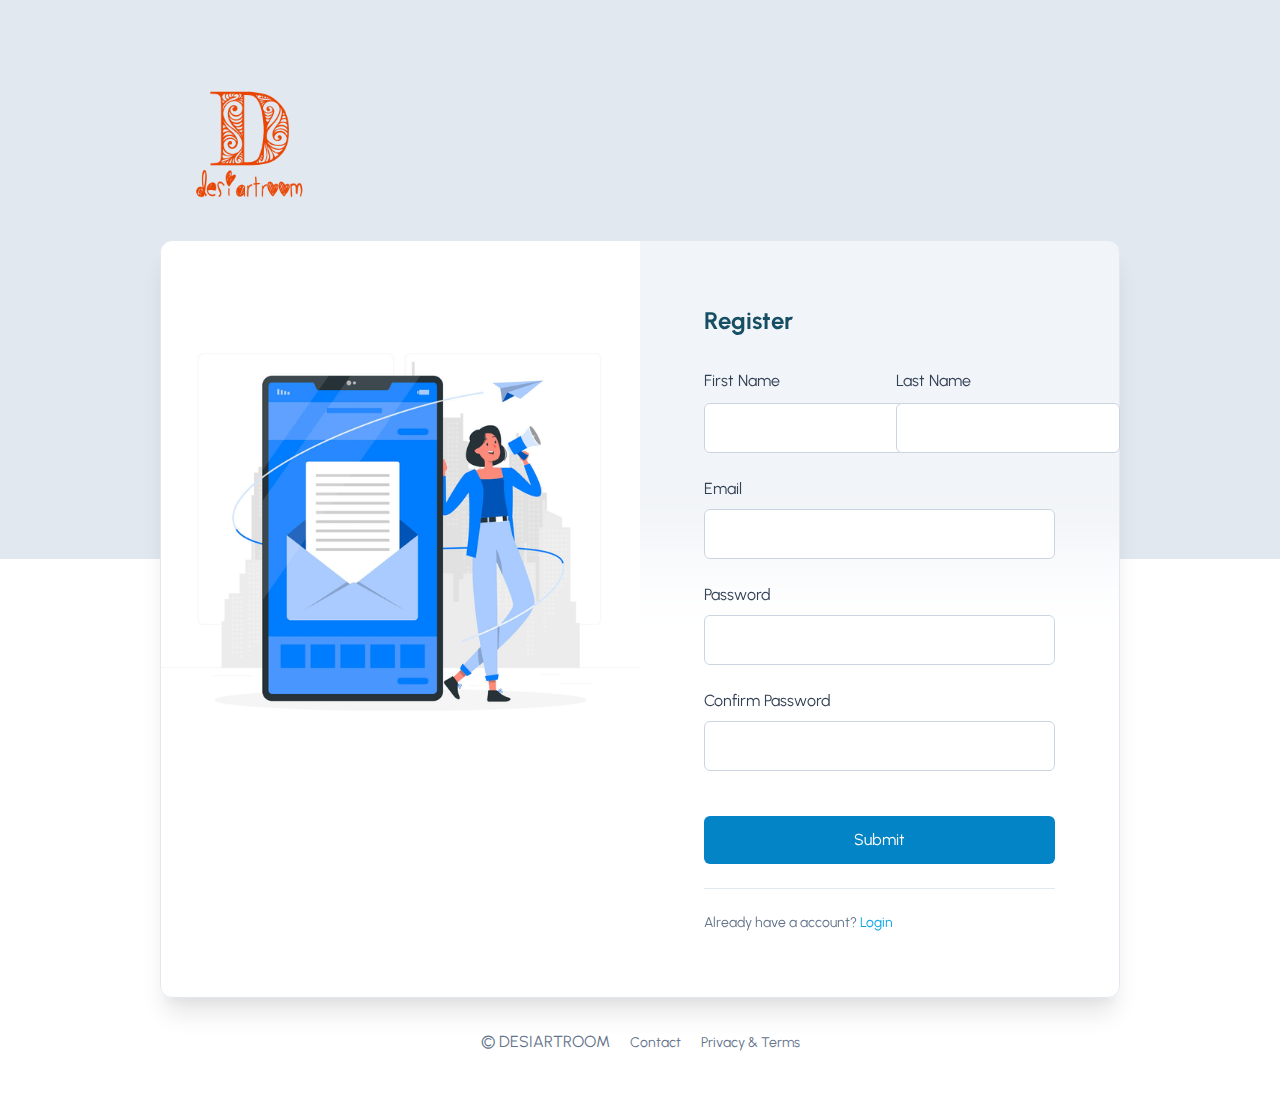
==== commit 347522d0: "update" ====
--- a/index2.html
+++ b/index2.html
@@ -16,11 +16,11 @@
         <div class="relative container m-auto px-6 text-gray-500 md:px-12 xl:px-40">
 
             <div class="m-auto space-y-8 md:w-8/12 lg:w-full">
-                <img src="images/unnamed.png" loading="lazy" class="w-36 ml-4" alt="tailus logo">
+                <img src="images/logo.png" loading="lazy" class="w-36 ml-4" alt="logo">
                 <div class="rounded-xl border bg-opacity-50 backdrop-blur-2xl bg-white shadow-xl">
                     <div class="lg:grid lg:grid-cols-2">
                         <div class="rounded-lg lg:block" hidden>
-                            <img src="images/bgroom (2).jpg" class="rounded-l-xl object-cover" loading="lazy" height="" width="" alt="music mood">
+                            <img src="images/bg2.png" class="rounded-l-xl object-cover" loading="lazy" height="" width="" alt="music mood">
                         </div>
                         <div class="p-6 sm:p-16">
                             <h2 class="mb-8 text-2xl text-cyan-900 font-bold">Register</h2>
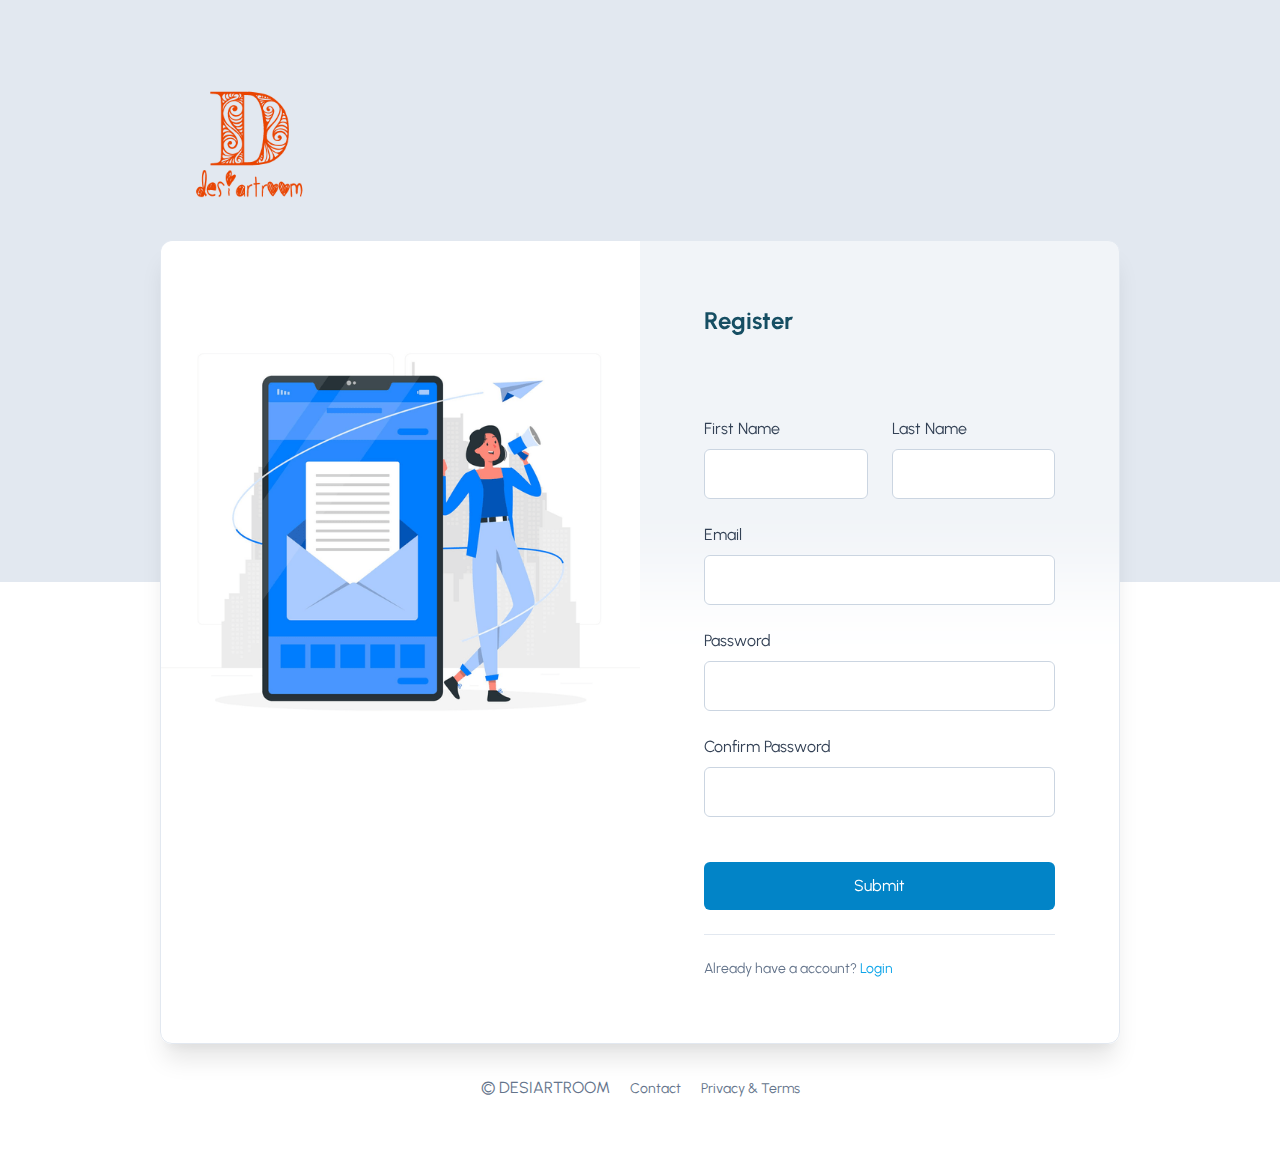
==== commit 2a853f2e: "update" ====
--- a/index2.html
+++ b/index2.html
@@ -25,27 +25,24 @@
                         <div class="p-6 sm:p-16">
                             <h2 class="mb-8 text-2xl text-cyan-900 font-bold">Register</h2>
                             <form action="" class="space-y-6">
-                                <div class="grid gap-8 sm:grid-cols-2">
-
+                            <div class="grid gap-6 sm:grid-cols-2">
+                                <div class="mt-12 grid gap-4 sm:grid-cols-1">
                                     <label for="fname" class="text-gray-700">First Name</label>
-                                    <label for="lname" class="text-gray-700">Last Name</label>
-                                </div>
-                                <div class="grid gap-8 sm:grid-cols-2" style="margin-top:10px">
-
                                     <input  type="text" name="" id="fname" 
-                                            class="block w-56 px-4  rounded-md border border-gray-300 text-gray-600 transition duration-300
-                                                focus:ring-2 focus:ring-sky-300 focus:outline-none
-                                                invalid:ring-2 invalid:ring-red-400"
-                                    >
-                                    
-                                    <input  type="text" name="" id="lname" 
-                                            class="block w-56 px-4 py-3 rounded-md border border-gray-300 text-gray-600 transition duration-300
+                                            class="py-3 px-6 rounded-xl block w-full  px-4  rounded-md border border-gray-300 text-gray-600 transition duration-300
                                                 focus:ring-2 focus:ring-sky-300 focus:outline-none
                                                 invalid:ring-2 invalid:ring-red-400"
                                     >
                                 </div>
-
-
+                                <div class="mt-12 grid gap-4 sm:grid-cols-1">
+                                    <label for="lname" class="text-gray-700">Last Name</label>
+                                    <input  type="text" name="" id="lname" 
+                                            class="py-3 px-6 rounded-xl block w-full px-4  rounded-md border border-gray-300 text-gray-600 transition duration-300
+                                                focus:ring-2 focus:ring-sky-300 focus:outline-none
+                                                invalid:ring-2 invalid:ring-red-400"
+                                    >
+                                </div>
+                            </div>
                                 <div class="space-y-2">
                                     <label for="email" class="text-gray-700">Email</label>
                                     <input  type="email" name="email" id="email" 
--- a/css/tailus.css
+++ b/css/tailus.css
@@ -1,4 +1,4 @@
 /*! tailwindcss v2.2.19 | MIT License | https://tailwindcss.com*//*! modern-normalize v1.1.0 | MIT License | https://github.com/sindresorhus/modern-normalize 
 */html{-webkit-text-size-adjust:100%;line-height:1.15;-moz-tab-size:4;-o-tab-size:4;tab-size:4}body{font-family:system-ui,-apple-system,Segoe UI,Roboto,Helvetica,Arial,sans-serif,Apple Color Emoji,Segoe UI Emoji;margin:0}
-hr{color:inherit;height:0}abbr[title]{-webkit-text-decoration:underline dotted;text-decoration:underline dotted}b,strong{font-weight:bolder}code,kbd,pre,samp{font-family:ui-monospace,SFMono-Regular,Consolas,Liberation Mono,Menlo,monospace;font-size:1em}small{font-size:80%}sub,sup{font-size:75%;line-height:0;position:relative;vertical-align:baseline}sub{bottom:-.25em}sup{top:-.5em}table{border-color:inherit;text-indent:0}button,input,optgroup,select,textarea{font-family:inherit;font-size:100%;line-height:1.15;margin:0}button,select{text-transform:none}[type=button],[type=reset],[type=submit],button{-webkit-appearance:button}::-moz-focus-inner{border-style:none;padding:0}:-moz-focusring{outline:1px dotted ButtonText}:-moz-ui-invalid{box-shadow:none}legend{padding:0}progress{vertical-align:baseline}::-webkit-inner-spin-button,::-webkit-outer-spin-button{height:auto}[type=search]{-webkit-appearance:textfield;outline-offset:-2px}::-webkit-search-decoration{-webkit-appearance:none}::-webkit-file-upload-button{-webkit-appearance:button;font:inherit}summary{display:list-item}blockquote,dd,dl,figure,h1,h2,h3,h4,h5,h6,hr,p,pre{margin:0}button{background-color:transparent;background-image:none}fieldset,ol,ul{margin:0;padding:0}ol,ul{list-style:none}html{font-family:ui-sans-serif,system-ui,-apple-system,BlinkMacSystemFont,Segoe UI,Roboto,Helvetica Neue,Arial,Noto Sans,sans-serif,Apple Color Emoji,Segoe UI Emoji,Segoe UI Symbol,Noto Color Emoji;line-height:1.5}body{font-family:inherit;line-height:inherit}*,:after,:before{border:0 solid;box-sizing:border-box}hr{border-top-width:1px}img{border-style:solid}textarea{resize:vertical}input::-moz-placeholder,textarea::-moz-placeholder{color:#94a3b8;opacity:1}input:-ms-input-placeholder,textarea:-ms-input-placeholder{color:#94a3b8;opacity:1}input::placeholder,textarea::placeholder{color:#94a3b8;opacity:1}[role=button],button{cursor:pointer}:-moz-focusring{outline:auto}table{border-collapse:collapse}h1,h2,h3,h4,h5,h6{font-size:inherit;font-weight:inherit}a{color:inherit;text-decoration:inherit}button,input,optgroup,select,textarea{color:inherit;line-height:inherit;padding:0}code,kbd,pre,samp{font-family:ui-monospace,SFMono-Regular,Menlo,Monaco,Consolas,Liberation Mono,Courier New,monospace}audio,canvas,embed,iframe,img,object,svg,video{display:block;vertical-align:middle}img,video{height:auto;max-width:100%}[hidden]{display:none}*,:after,:before{--tw-translate-x:0;--tw-translate-y:0;--tw-rotate:0;--tw-skew-x:0;--tw-skew-y:0;--tw-scale-x:1;--tw-scale-y:1;--tw-transform:translateX(var(--tw-translate-x)) translateY(var(--tw-translate-y)) rotate(var(--tw-rotate)) skewX(var(--tw-skew-x)) skewY(var(--tw-skew-y)) scaleX(var(--tw-scale-x)) scaleY(var(--tw-scale-y));--tw-border-opacity:1;--tw-ring-inset:var(--tw-empty,/*!*/ /*!*/);--tw-ring-offset-width:0px;--tw-ring-offset-color:#fff;--tw-ring-color:rgba(59,130,246,.5);--tw-ring-offset-shadow:0 0 #0000;--tw-ring-shadow:0 0 #0000;--tw-shadow:0 0 #0000;--tw-blur:var(--tw-empty,/*!*/ /*!*/);--tw-brightness:var(--tw-empty,/*!*/ /*!*/);--tw-contrast:var(--tw-empty,/*!*/ /*!*/);--tw-grayscale:var(--tw-empty,/*!*/ /*!*/);--tw-hue-rotate:var(--tw-empty,/*!*/ /*!*/);--tw-invert:var(--tw-empty,/*!*/ /*!*/);--tw-saturate:var(--tw-empty,/*!*/ /*!*/);--tw-sepia:var(--tw-empty,/*!*/ /*!*/);--tw-drop-shadow:var(--tw-empty,/*!*/ /*!*/);--tw-filter:var(--tw-blur) var(--tw-brightness) var(--tw-contrast) var(--tw-grayscale) var(--tw-hue-rotate) var(--tw-invert) var(--tw-saturate) var(--tw-sepia) var(--tw-drop-shadow);--tw-backdrop-blur:var(--tw-empty,/*!*/ /*!*/);--tw-backdrop-brightness:var(--tw-empty,/*!*/ /*!*/);--tw-backdrop-contrast:var(--tw-empty,/*!*/ /*!*/);--tw-backdrop-grayscale:var(--tw-empty,/*!*/ /*!*/);--tw-backdrop-hue-rotate:var(--tw-empty,/*!*/ /*!*/);--tw-backdrop-invert:var(--tw-empty,/*!*/ /*!*/);--tw-backdrop-opacity:var(--tw-empty,/*!*/ /*!*/);--tw-backdrop-saturate:var(--tw-empty,/*!*/ /*!*/);--tw-backdrop-sepia:var(--tw-empty,/*!*/ /*!*/);--tw-backdrop-filter:var(--tw-backdrop-blur) var(--tw-backdrop-brightness) var(--tw-backdrop-contrast) var(--tw-backdrop-grayscale) var(--tw-backdrop-hue-rotate) var(--tw-backdrop-invert) var(--tw-backdrop-opacity) var(--tw-backdrop-saturate) var(--tw-backdrop-sepia);border-color:rgba(226,232,240,var(--tw-border-opacity))}.container{width:100%}@media (min-width:640px){.container{max-width:640px}}@media (min-width:768px){.container{max-width:768px}}@media (min-width:1024px){.container{max-width:1024px}}@media (min-width:1280px){.container{max-width:1280px}}@media (min-width:1536px){.container{max-width:1536px}}.fixed{position:fixed}.absolute{position:absolute}.relative{position:relative}.inset-0{bottom:0;top:0}.inset-0,.inset-x-0{left:0;right:0}.right-0{right:0}.top-0{top:0}.bottom-6{bottom:1.5rem}.top-\[-2\.20rem\]{top:-2.2rem}.right-9{right:2.25rem}.bottom-2{bottom:.5rem}.left-0{left:0}.left-6{left:1.5rem}.z-10{z-index:10}.z-\[1\]{z-index:1}.order-last{order:9999}.order-first{order:-9999}.col-span-2{grid-column:span 2/span 2}.col-span-3{grid-column:span 3/span 3}.col-span-8{grid-column:span 8/span 8}.row-span-4{grid-row:span 4/span 4}.row-span-2{grid-row:span 2/span 2}.row-span-3{grid-row:span 3/span 3}.row-start-1{grid-row-start:1}.m-auto{margin:auto}.-m-1{margin:-.25rem}.mx-auto{margin-left:auto;margin-right:auto}.-mx-8{margin-left:-2rem;margin-right:-2rem}.-mx-6{margin-left:-1.5rem;margin-right:-1.5rem}.-mx-4{margin-left:-1rem;margin-right:-1rem}.my-8{margin-top:2rem}.mb-8,.my-8{margin-bottom:2rem}.mb-6{margin-bottom:1.5rem}.mt-4{margin-top:1rem}.mt-16{margin-top:4rem}.-mt-2{margin-top:-.5rem}.-mb-0\.5{margin-bottom:-.125rem}.-mb-0{margin-bottom:0}.mt-6{margin-top:1.5rem}.mt-8{margin-top:2rem}.mt-12{margin-top:3rem}.-ml-6{margin-left:-1.5rem}.-mt-16{margin-top:-4rem}.-mt-1{margin-top:-.25rem}.mt-2{margin-top:.5rem}.-mr-20{margin-right:-5rem}.mb-2{margin-bottom:.5rem}.-ml-2{margin-left:-.5rem}.ml-2{margin-left:.5rem}.ml-4{margin-left:1rem}.-mr-2{margin-right:-.5rem}.-mb-2{margin-bottom:-.5rem}.mb-12{margin-bottom:3rem}.ml-auto{margin-left:auto}.-mt-3{margin-top:-.75rem}.-mr-3{margin-right:-.75rem}.-ml-3{margin-left:-.75rem}.block{display:block}.flex{display:flex}.table{display:table}.grid{display:grid}.hidden{display:none}.h-8{height:2rem}.h-12{height:3rem}.h-16{height:4rem}.h-full{height:100%}.h-10{height:2.5rem}.h-5{height:1.25rem}.h-56{height:14rem}.h-6{height:1.5rem}.h-4{height:1rem}.h-screen{height:100vh}.w-8{width:2rem}.w-12{width:3rem}.w-16{width:4rem}.w-full{width:100%}.w-max{width:-webkit-max-content;width:-moz-max-content;width:max-content}.w-10{width:2.5rem}.w-20{width:5rem}.w-5{width:1.25rem}.w-10\/12{width:83.333333%}.w-56{width:14rem}.w-32{width:8rem}.w-40{width:10rem}.w-36{width:9rem}.w-24{width:6rem}.w-28{width:7rem}.w-6{width:1.5rem}.w-4{width:1rem}.w-7\/12{width:58.333333%}.w-6\/12{width:50%}.-translate-x-4{--tw-translate-x:-1rem;transform:var(--tw-transform)}.scale-90{--tw-scale-x:.9;--tw-scale-y:.9}.scale-0,.scale-90{transform:var(--tw-transform)}.scale-0{--tw-scale-x:0;--tw-scale-y:0}.transform{transform:var(--tw-transform)}.cursor-pointer{cursor:pointer}.list-inside{list-style-position:inside}.list-disc{list-style-type:disc}.grid-cols-5{grid-template-columns:repeat(5,minmax(0,1fr))}.grid-cols-8{grid-template-columns:repeat(8,minmax(0,1fr))}.grid-cols-2{grid-template-columns:repeat(2,minmax(0,1fr))}.grid-rows-4{grid-template-rows:repeat(4,minmax(0,1fr))}.flex-row-reverse{flex-direction:row-reverse}.flex-col{flex-direction:column}.flex-col-reverse{flex-direction:column-reverse}.flex-wrap{flex-wrap:wrap}.items-end{align-items:flex-end}.items-center{align-items:center}.justify-center{justify-content:center}.justify-between{justify-content:space-between}.justify-around{justify-content:space-around}.gap-6{gap:1.5rem}.gap-4{gap:1rem}.gap-16{gap:4rem}.gap-8{gap:2rem}.gap-12{gap:3rem}.space-y-8>:not([hidden])~:not([hidden]){--tw-space-y-reverse:0;margin-bottom:calc(2rem*var(--tw-space-y-reverse));margin-top:calc(2rem*(1 - var(--tw-space-y-reverse)))}.-space-x-2>:not([hidden])~:not([hidden]){--tw-space-x-reverse:0;margin-left:calc(-.5rem*(1 - var(--tw-space-x-reverse)));margin-right:calc(-.5rem*var(--tw-space-x-reverse))}.space-y-6>:not([hidden])~:not([hidden]){--tw-space-y-reverse:0;margin-bottom:calc(1.5rem*var(--tw-space-y-reverse));margin-top:calc(1.5rem*(1 - var(--tw-space-y-reverse)))}.space-y-12>:not([hidden])~:not([hidden]){--tw-space-y-reverse:0;margin-bottom:calc(3rem*var(--tw-space-y-reverse));margin-top:calc(3rem*(1 - var(--tw-space-y-reverse)))}.space-y-4>:not([hidden])~:not([hidden]){--tw-space-y-reverse:0;margin-bottom:calc(1rem*var(--tw-space-y-reverse));margin-top:calc(1rem*(1 - var(--tw-space-y-reverse)))}.space-y-2>:not([hidden])~:not([hidden]){--tw-space-y-reverse:0;margin-bottom:calc(.5rem*var(--tw-space-y-reverse));margin-top:calc(.5rem*(1 - var(--tw-space-y-reverse)))}.space-x-12>:not([hidden])~:not([hidden]){--tw-space-x-reverse:0;margin-left:calc(3rem*(1 - var(--tw-space-x-reverse)));margin-right:calc(3rem*var(--tw-space-x-reverse))}.space-x-3>:not([hidden])~:not([hidden]){--tw-space-x-reverse:0;margin-left:calc(.75rem*(1 - var(--tw-space-x-reverse)));margin-right:calc(.75rem*var(--tw-space-x-reverse))}.space-x-4>:not([hidden])~:not([hidden]){--tw-space-x-reverse:0;margin-left:calc(1rem*(1 - var(--tw-space-x-reverse)));margin-right:calc(1rem*var(--tw-space-x-reverse))}.space-x-6>:not([hidden])~:not([hidden]){--tw-space-x-reverse:0;margin-left:calc(1.5rem*(1 - var(--tw-space-x-reverse)));margin-right:calc(1.5rem*var(--tw-space-x-reverse))}.space-x-2>:not([hidden])~:not([hidden]){--tw-space-x-reverse:0;margin-left:calc(.5rem*(1 - var(--tw-space-x-reverse)));margin-right:calc(.5rem*var(--tw-space-x-reverse))}.-space-y-4>:not([hidden])~:not([hidden]){--tw-space-y-reverse:0;margin-bottom:calc(-1rem*var(--tw-space-y-reverse));margin-top:calc(-1rem*(1 - var(--tw-space-y-reverse)))}.space-y-3>:not([hidden])~:not([hidden]){--tw-space-y-reverse:0;margin-bottom:calc(.75rem*var(--tw-space-y-reverse));margin-top:calc(.75rem*(1 - var(--tw-space-y-reverse)))}.divide-x>:not([hidden])~:not([hidden]){--tw-divide-x-reverse:0;border-left-width:calc(1px*(1 - var(--tw-divide-x-reverse)));border-right-width:calc(1px*var(--tw-divide-x-reverse))}.divide-y>:not([hidden])~:not([hidden]){--tw-divide-y-reverse:0;border-bottom-width:calc(1px*var(--tw-divide-y-reverse));border-top-width:calc(1px*(1 - var(--tw-divide-y-reverse)))}.overflow-auto{overflow:auto}.overflow-hidden{overflow:hidden}.overflow-x-auto{overflow-x:auto}.rounded-full{border-radius:9999px}.rounded-xl{border-radius:.75rem}.rounded-lg{border-radius:.5rem}.rounded-md{border-radius:.375rem}.rounded-2xl{border-radius:1rem}.rounded-r-xl{border-bottom-right-radius:.75rem;border-top-right-radius:.75rem}.rounded-l-xl{border-bottom-left-radius:.75rem;border-top-left-radius:.75rem}.border{border-width:1px}.border-8{border-width:8px}.border-r{border-right-width:1px}.border-b{border-bottom-width:1px}.border-t{border-top-width:1px}.border-l{border-left-width:1px}.border-dashed{border-style:dashed}.border-white{--tw-border-opacity:1;border-color:rgba(255,255,255,var(--tw-border-opacity))}.border-cyan-800{--tw-border-opacity:1;border-color:rgba(21,94,117,var(--tw-border-opacity))}.border-sky-100{--tw-border-opacity:1;border-color:rgba(224,242,254,var(--tw-border-opacity))}.border-gray-300{--tw-border-opacity:1;border-color:rgba(203,213,225,var(--tw-border-opacity))}.border-gray-200{--tw-border-opacity:1;border-color:rgba(226,232,240,var(--tw-border-opacity))}.border-opacity-10{--tw-border-opacity:0.1}.bg-white{--tw-bg-opacity:1;background-color:rgba(255,255,255,var(--tw-bg-opacity))}.bg-cyan-100{--tw-bg-opacity:1;background-color:rgba(207,250,254,var(--tw-bg-opacity))}.bg-cyan-600{--tw-bg-opacity:1;background-color:rgba(8,145,178,var(--tw-bg-opacity))}.bg-gray-700{--tw-bg-opacity:1;background-color:rgba(51,65,85,var(--tw-bg-opacity))}.bg-gray-100{--tw-bg-opacity:1;background-color:rgba(241,245,249,var(--tw-bg-opacity))}.bg-green-50{--tw-bg-opacity:1;background-color:rgba(236,253,245,var(--tw-bg-opacity))}.bg-yellow-50{--tw-bg-opacity:1;background-color:rgba(255,251,235,var(--tw-bg-opacity))}.bg-yellow-100{--tw-bg-opacity:1;background-color:rgba(254,243,199,var(--tw-bg-opacity))}.bg-gray-50{--tw-bg-opacity:1;background-color:rgba(248,250,252,var(--tw-bg-opacity))}.bg-cyan-900{--tw-bg-opacity:1;background-color:rgba(22,78,99,var(--tw-bg-opacity))}.bg-\[\#020314\]{--tw-bg-opacity:1;background-color:rgba(2,3,20,var(--tw-bg-opacity))}.bg-gray-900{--tw-bg-opacity:1;background-color:rgba(15,23,42,var(--tw-bg-opacity))}.bg-blue-500
+hr{color:inherit;height:0}abbr[title]{-webkit-text-decoration:underline dotted;text-decoration:underline dotted}b,strong{font-weight:bolder}code,kbd,pre,samp{font-family:ui-monospace,SFMono-Regular,Consolas,Liberation Mono,Menlo,monospace;font-size:1em}small{font-size:80%}sub,sup{font-size:75%;line-height:0;position:relative;vertical-align:baseline}sub{bottom:-.25em}sup{top:-.5em}table{border-color:inherit;text-indent:0}button,input,optgroup,select,textarea{font-family:inherit;font-size:100%;line-height:1.15;margin:0}button,select{text-transform:none}[type=button],[type=reset],[type=submit],button{-webkit-appearance:button}::-moz-focus-inner{border-style:none;padding:0}:-moz-focusring{outline:1px dotted ButtonText}:-moz-ui-invalid{box-shadow:none}legend{padding:0}progress{vertical-align:baseline}::-webkit-inner-spin-button,::-webkit-outer-spin-button{height:auto}[type=search]{-webkit-appearance:textfield;outline-offset:-2px}::-webkit-search-decoration{-webkit-appearance:none}::-webkit-file-upload-button{-webkit-appearance:button;font:inherit}summary{display:list-item}blockquote,dd,dl,figure,h1,h2,h3,h4,h5,h6,hr,p,pre{margin:0}button{background-color:transparent;background-image:none}fieldset,ol,ul{margin:0;padding:0}ol,ul{list-style:none}html{font-family:ui-sans-serif,system-ui,-apple-system,BlinkMacSystemFont,Segoe UI,Roboto,Helvetica Neue,Arial,Noto Sans,sans-serif,Apple Color Emoji,Segoe UI Emoji,Segoe UI Symbol,Noto Color Emoji;line-height:1.5}body{font-family:inherit;line-height:inherit}*,:after,:before{border:0 solid;box-sizing:border-box}hr{border-top-width:1px}img{border-style:solid}textarea{resize:vertical}input::-moz-placeholder,textarea::-moz-placeholder{color:#94a3b8;opacity:1}input:-ms-input-placeholder,textarea:-ms-input-placeholder{color:#94a3b8;opacity:1}input::placeholder,textarea::placeholder{color:#94a3b8;opacity:1}[role=button],button{cursor:pointer}:-moz-focusring{outline:auto}table{border-collapse:collapse}h1,h2,h3,h4,h5,h6{font-size:inherit;font-weight:inherit}a{color:inherit;text-decoration:inherit}button,input,optgroup,select,textarea{color:inherit;line-height:inherit;padding:0}code,kbd,pre,samp{font-family:ui-monospace,SFMono-Regular,Menlo,Monaco,Consolas,Liberation Mono,Courier New,monospace}audio,canvas,embed,iframe,img,object,svg,video{display:block;vertical-align:middle}img,video{height:auto;max-width:100%}[hidden]{display:none}*,:after,:before{--tw-translate-x:0;--tw-translate-y:0;--tw-rotate:0;--tw-skew-x:0;--tw-skew-y:0;--tw-scale-x:1;--tw-scale-y:1;--tw-transform:translateX(var(--tw-translate-x)) translateY(var(--tw-translate-y)) rotate(var(--tw-rotate)) skewX(var(--tw-skew-x)) skewY(var(--tw-skew-y)) scaleX(var(--tw-scale-x)) scaleY(var(--tw-scale-y));--tw-border-opacity:1;--tw-ring-inset:var(--tw-empty,/*!*/ /*!*/);--tw-ring-offset-width:0px;--tw-ring-offset-color:#fff;--tw-ring-color:rgba(59,130,246,.5);--tw-ring-offset-shadow:0 0 #0000;--tw-ring-shadow:0 0 #0000;--tw-shadow:0 0 #0000;--tw-blur:var(--tw-empty,/*!*/ /*!*/);--tw-brightness:var(--tw-empty,/*!*/ /*!*/);--tw-contrast:var(--tw-empty,/*!*/ /*!*/);--tw-grayscale:var(--tw-empty,/*!*/ /*!*/);--tw-hue-rotate:var(--tw-empty,/*!*/ /*!*/);--tw-invert:var(--tw-empty,/*!*/ /*!*/);--tw-saturate:var(--tw-empty,/*!*/ /*!*/);--tw-sepia:var(--tw-empty,/*!*/ /*!*/);--tw-drop-shadow:var(--tw-empty,/*!*/ /*!*/);--tw-filter:var(--tw-blur) var(--tw-brightness) var(--tw-contrast) var(--tw-grayscale) var(--tw-hue-rotate) var(--tw-invert) var(--tw-saturate) var(--tw-sepia) var(--tw-drop-shadow);--tw-backdrop-blur:var(--tw-empty,/*!*/ /*!*/);--tw-backdrop-brightness:var(--tw-empty,/*!*/ /*!*/);--tw-backdrop-contrast:var(--tw-empty,/*!*/ /*!*/);--tw-backdrop-grayscale:var(--tw-empty,/*!*/ /*!*/);--tw-backdrop-hue-rotate:var(--tw-empty,/*!*/ /*!*/);--tw-backdrop-invert:var(--tw-empty,/*!*/ /*!*/);--tw-backdrop-opacity:var(--tw-empty,/*!*/ /*!*/);--tw-backdrop-saturate:var(--tw-empty,/*!*/ /*!*/);--tw-backdrop-sepia:var(--tw-empty,/*!*/ /*!*/);--tw-backdrop-filter:var(--tw-backdrop-blur) var(--tw-backdrop-brightness) var(--tw-backdrop-contrast) var(--tw-backdrop-grayscale) var(--tw-backdrop-hue-rotate) var(--tw-backdrop-invert) var(--tw-backdrop-opacity) var(--tw-backdrop-saturate) var(--tw-backdrop-sepia);border-color:rgba(226,232,240,var(--tw-border-opacity))}.container{width:100%}@media (min-width:640px){.container{max-width:640px}}@media (min-width:768px){.container{max-width:768px}}@media (min-width:1024px){.container{max-width:1024px}}@media (min-width:1280px){.container{max-width:1280px}}@media (min-width:1536px){.container{max-width:1536px}}.fixed{position:fixed}.absolute{position:absolute}.relative{position:relative}.inset-0{bottom:0;top:0}.inset-0,.inset-x-0{left:0;right:0}.right-0{right:0}.top-0{top:0}.bottom-6{bottom:1.5rem}.top-\[-2\.20rem\]{top:-2.2rem}.right-9{right:2.25rem}.bottom-2{bottom:.5rem}.left-0{left:0}.left-6{left:1.5rem}.z-10{z-index:10}.z-\[1\]{z-index:1}.order-last{order:9999}.order-first{order:-9999}.col-span-2{grid-column:span 2/span 2}.col-span-3{grid-column:span 3/span 3}.col-span-8{grid-column:span 8/span 8}.row-span-4{grid-row:span 4/span 4}.row-span-2{grid-row:span 2/span 2}.row-span-3{grid-row:span 3/span 3}.row-start-1{grid-row-start:1}.m-auto{margin:auto}.-m-1{margin:-.25rem}.mx-auto{margin-left:auto;margin-right:auto}.-mx-8{margin-left:-2rem;margin-right:-2rem}.-mx-6{margin-left:-1.5rem;margin-right:-1.5rem}.-mx-4{margin-left:-1rem;margin-right:-1rem}.my-8{margin-top:2rem}.mb-8,.my-8{margin-bottom:2rem}.mb-6{margin-bottom:1.5rem}.mt-4{margin-top:1rem}.mt-16{margin-top:4rem}.-mt-2{margin-top:-.5rem}.-mb-0\.5{margin-bottom:-.125rem}.-mb-0{margin-bottom:0}.mt-6{margin-top:1.5rem}.mt-8{margin-top:2rem}.mt-12{margin-top:3rem}.-ml-6{margin-left:-1.5rem}.-mt-16{margin-top:-4rem}.-mt-1{margin-top:-.25rem}.mt-2{margin-top:.5rem}.-mr-20{margin-right:-5rem}.mb-2{margin-bottom:.5rem}.-ml-2{margin-left:-.5rem}.ml-2{margin-left:.5rem}.ml-4{margin-left:1rem}.-mr-2{margin-right:-.5rem}.-mb-2{margin-bottom:-.5rem}.mb-12{margin-bottom:3rem}.ml-auto{margin-left:auto}.-mt-3{margin-top:-.75rem}.-mr-3{margin-right:-.75rem}.-ml-3{margin-left:-.75rem}.block{display:block}.flex{display:flex}.table{display:table}.grid{display:grid}.hidden{display:none}.h-8{height:2rem}.h-12{height:3rem}.h-16{height:4rem}.h-full{height:100%}.h-10{height:2.5rem}.h-5{height:1.25rem}.h-56{height:14rem}.h-6{height:1.5rem}.h-4{height:1rem}.h-screen{height:100vh}.w-8{width:2rem}.w-12{width:3rem}.w-16{width:4rem}.w-full{width:100%}.w-max{width:-webkit-max-content;width:-moz-max-content;width:max-content}.w-10{width:2.5rem}.w-20{width:5rem}.w-5{width:1.25rem}.w-10\/12{width:83.333333%}.w-56{width:14rem}.w-32{width:8rem}.w-40{width:10rem}.w-36{width:9rem}.w-24{width:6rem}.w-28{width:7rem}.w-6{width:1.5rem}.w-4{width:1rem}.w-7\/12{width:58.333333%}.w-6\/12{width:50%}.-translate-x-4{--tw-translate-x:-1rem;transform:var(--tw-transform)}.scale-90{--tw-scale-x:.9;--tw-scale-y:.9}.scale-0,.scale-90{transform:var(--tw-transform)}.scale-0{--tw-scale-x:0;--tw-scale-y:0}.transform{transform:var(--tw-transform)}.cursor-pointer{cursor:pointer}.list-inside{list-style-position:inside}.list-disc{list-style-type:disc}.grid-cols-5{grid-template-columns:repeat(5,minmax(0,1fr))}.grid-cols-8{grid-template-columns:repeat(8,minmax(0,1fr))}.grid-cols-2{grid-template-columns:repeat(2,minmax(0,1fr))}.grid-rows-4{grid-template-rows:repeat(4,minmax(0,1fr))}.flex-row-reverse{flex-direction:row-reverse}.flex-col{flex-direction:column}.flex-col-reverse{flex-direction:column-reverse}.flex-wrap{flex-wrap:wrap}.items-end{align-items:flex-end}.items-center{align-items:center}.justify-center{justify-content:center}.justify-between{justify-content:space-between}.justify-around{justify-content:space-around}.gap-6{gap:1.5rem}.gap-4{gap:0.5rem}.gap-16{gap:4rem}.gap-8{gap:2rem}.gap-12{gap:3rem}.space-y-8>:not([hidden])~:not([hidden]){--tw-space-y-reverse:0;margin-bottom:calc(2rem*var(--tw-space-y-reverse));margin-top:calc(2rem*(1 - var(--tw-space-y-reverse)))}.-space-x-2>:not([hidden])~:not([hidden]){--tw-space-x-reverse:0;margin-left:calc(-.5rem*(1 - var(--tw-space-x-reverse)));margin-right:calc(-.5rem*var(--tw-space-x-reverse))}.space-y-6>:not([hidden])~:not([hidden]){--tw-space-y-reverse:0;margin-bottom:calc(1.5rem*var(--tw-space-y-reverse));margin-top:calc(1.5rem*(1 - var(--tw-space-y-reverse)))}.space-y-12>:not([hidden])~:not([hidden]){--tw-space-y-reverse:0;margin-bottom:calc(3rem*var(--tw-space-y-reverse));margin-top:calc(3rem*(1 - var(--tw-space-y-reverse)))}.space-y-4>:not([hidden])~:not([hidden]){--tw-space-y-reverse:0;margin-bottom:calc(1rem*var(--tw-space-y-reverse));margin-top:calc(1rem*(1 - var(--tw-space-y-reverse)))}.space-y-2>:not([hidden])~:not([hidden]){--tw-space-y-reverse:0;margin-bottom:calc(.5rem*var(--tw-space-y-reverse));margin-top:calc(.5rem*(1 - var(--tw-space-y-reverse)))}.space-x-12>:not([hidden])~:not([hidden]){--tw-space-x-reverse:0;margin-left:calc(3rem*(1 - var(--tw-space-x-reverse)));margin-right:calc(3rem*var(--tw-space-x-reverse))}.space-x-3>:not([hidden])~:not([hidden]){--tw-space-x-reverse:0;margin-left:calc(.75rem*(1 - var(--tw-space-x-reverse)));margin-right:calc(.75rem*var(--tw-space-x-reverse))}.space-x-4>:not([hidden])~:not([hidden]){--tw-space-x-reverse:0;margin-left:calc(1rem*(1 - var(--tw-space-x-reverse)));margin-right:calc(1rem*var(--tw-space-x-reverse))}.space-x-6>:not([hidden])~:not([hidden]){--tw-space-x-reverse:0;margin-left:calc(1.5rem*(1 - var(--tw-space-x-reverse)));margin-right:calc(1.5rem*var(--tw-space-x-reverse))}.space-x-2>:not([hidden])~:not([hidden]){--tw-space-x-reverse:0;margin-left:calc(.5rem*(1 - var(--tw-space-x-reverse)));margin-right:calc(.5rem*var(--tw-space-x-reverse))}.-space-y-4>:not([hidden])~:not([hidden]){--tw-space-y-reverse:0;margin-bottom:calc(-1rem*var(--tw-space-y-reverse));margin-top:calc(-1rem*(1 - var(--tw-space-y-reverse)))}.space-y-3>:not([hidden])~:not([hidden]){--tw-space-y-reverse:0;margin-bottom:calc(.75rem*var(--tw-space-y-reverse));margin-top:calc(.75rem*(1 - var(--tw-space-y-reverse)))}.divide-x>:not([hidden])~:not([hidden]){--tw-divide-x-reverse:0;border-left-width:calc(1px*(1 - var(--tw-divide-x-reverse)));border-right-width:calc(1px*var(--tw-divide-x-reverse))}.divide-y>:not([hidden])~:not([hidden]){--tw-divide-y-reverse:0;border-bottom-width:calc(1px*var(--tw-divide-y-reverse));border-top-width:calc(1px*(1 - var(--tw-divide-y-reverse)))}.overflow-auto{overflow:auto}.overflow-hidden{overflow:hidden}.overflow-x-auto{overflow-x:auto}.rounded-full{border-radius:9999px}.rounded-xl{border-radius:.75rem}.rounded-lg{border-radius:.5rem}.rounded-md{border-radius:.375rem}.rounded-2xl{border-radius:1rem}.rounded-r-xl{border-bottom-right-radius:.75rem;border-top-right-radius:.75rem}.rounded-l-xl{border-bottom-left-radius:.75rem;border-top-left-radius:.75rem}.border{border-width:1px}.border-8{border-width:8px}.border-r{border-right-width:1px}.border-b{border-bottom-width:1px}.border-t{border-top-width:1px}.border-l{border-left-width:1px}.border-dashed{border-style:dashed}.border-white{--tw-border-opacity:1;border-color:rgba(255,255,255,var(--tw-border-opacity))}.border-cyan-800{--tw-border-opacity:1;border-color:rgba(21,94,117,var(--tw-border-opacity))}.border-sky-100{--tw-border-opacity:1;border-color:rgba(224,242,254,var(--tw-border-opacity))}.border-gray-300{--tw-border-opacity:1;border-color:rgba(203,213,225,var(--tw-border-opacity))}.border-gray-200{--tw-border-opacity:1;border-color:rgba(226,232,240,var(--tw-border-opacity))}.border-opacity-10{--tw-border-opacity:0.1}.bg-white{--tw-bg-opacity:1;background-color:rgba(255,255,255,var(--tw-bg-opacity))}.bg-cyan-100{--tw-bg-opacity:1;background-color:rgba(207,250,254,var(--tw-bg-opacity))}.bg-cyan-600{--tw-bg-opacity:1;background-color:rgba(8,145,178,var(--tw-bg-opacity))}.bg-gray-700{--tw-bg-opacity:1;background-color:rgba(51,65,85,var(--tw-bg-opacity))}.bg-gray-100{--tw-bg-opacity:1;background-color:rgba(241,245,249,var(--tw-bg-opacity))}.bg-green-50{--tw-bg-opacity:1;background-color:rgba(236,253,245,var(--tw-bg-opacity))}.bg-yellow-50{--tw-bg-opacity:1;background-color:rgba(255,251,235,var(--tw-bg-opacity))}.bg-yellow-100{--tw-bg-opacity:1;background-color:rgba(254,243,199,var(--tw-bg-opacity))}.bg-gray-50{--tw-bg-opacity:1;background-color:rgba(248,250,252,var(--tw-bg-opacity))}.bg-cyan-900{--tw-bg-opacity:1;background-color:rgba(22,78,99,var(--tw-bg-opacity))}.bg-\[\#020314\]{--tw-bg-opacity:1;background-color:rgba(2,3,20,var(--tw-bg-opacity))}.bg-gray-900{--tw-bg-opacity:1;background-color:rgba(15,23,42,var(--tw-bg-opacity))}.bg-blue-500
 {--tw-bg-opacity:1;background-color:rgba(210, 227, 252,var(--tw-bg-opacity))}.bg-cyan-400{--tw-bg-opacity:1;background-color:rgba(34,211,238,var(--tw-bg-opacity))}.bg-gray-200{--tw-bg-opacity:1;background-color:rgba(226,232,240,var(--tw-bg-opacity))}.bg-sky-100{--tw-bg-opacity:1;background-color:rgba(224,242,254,var(--tw-bg-opacity))}.bg-sky-600{--tw-bg-opacity:1;background-color:rgba(2,132,199,var(--tw-bg-opacity))}.bg-sky-50{--tw-bg-opacity:1;background-color:rgba(240,249,255,var(--tw-bg-opacity))}.bg-sky-500{--tw-bg-opacity:1;background-color:rgba(14,165,233,var(--tw-bg-opacity))}.bg-purple-600{--tw-bg-opacity:1;background-color:rgba(124,58,237,var(--tw-bg-opacity))}.bg-cyan-500{--tw-bg-opacity:1;background-color:rgba(6,182,212,var(--tw-bg-opacity))}.bg-sky-900{--tw-bg-opacity:1;background-color:rgba(12,74,110,var(--tw-bg-opacity))}.bg-blue-50{--tw-bg-opacity:1;background-color:rgba(239,246,255,var(--tw-bg-opacity))}.bg-transparent{background-color:transparent}.bg-opacity-20{--tw-bg-opacity:0.2}.bg-opacity-5{--tw-bg-opacity:0.05}.bg-opacity-50{--tw-bg-opacity:0.5}.bg-opacity-70{--tw-bg-opacity:0.7}.bg-gradient-to-br{background-image:linear-gradient(to bottom right,var(--tw-gradient-stops))}.bg-gradient-to-r{background-image:linear-gradient(to right,var(--tw-gradient-stops))}.bg-gradient-to-b{background-image:linear-gradient(to bottom,var(--tw-gradient-stops))}.from-pink-500{--tw-gradient-from:#ec4899;--tw-gradient-stops:var(--tw-gradient-from),var(--tw-gradient-to,rgba(236,72,153,0))}.from-cyan-400{--tw-gradient-from:#22d3ee;--tw-gradient-stops:var(--tw-gradient-from),var(--tw-gradient-to,rgba(34,211,238,0))}.from-gray-200{--tw-gradient-from:#e2e8f0;--tw-gradient-stops:var(--tw-gradient-from),var(--tw-gradient-to,rgba(226,232,240,0))}.from-gray-900{--tw-gradient-from:#0f172a;--tw-gradient-stops:var(--tw-gradient-from),var(--tw-gradient-to,rgba(15,23,42,0))}.from-sky-50{--tw-gradient-from:#f0f9ff;--tw-gradient-stops:var(--tw-gradient-from),var(--tw-gradient-to,rgba(240,249,255,0))}.from-pink-100{--tw-gradient-from:#fce7f3;--tw-gradient-stops:var(--tw-gradient-from),var(--tw-gradient-to,rgba(252,231,243,0))}.from-yellow-300{--tw-gradient-from:#fcd34d;--tw-gradient-stops:var(--tw-gradient-from),var(--tw-gradient-to,rgba(252,211,77,0))}.from-cyan-50{--tw-gradient-from:#ecfeff;--tw-gradient-stops:var(--tw-gradient-from),var(--tw-gradient-to,rgba(236,254,255,0))}.via-blue-500{--tw-gradient-stops:var(--tw-gradient-from),#3b82f6,var(--tw-gradient-to,rgba(59,130,246,0))}.via-gray-100{--tw-gradient-stops:var(--tw-gradient-from),#f1f5f9,var(--tw-gradient-to,rgba(241,245,249,0))}.to-purple-600{--tw-gradient-to:#7c3aed}.to-white{--tw-gradient-to:#fff}.to-sky-900{--tw-gradient-to:#0c4a6e}.to-sky-200{--tw-gradient-to:#bae6fd}.to-purple-200{--tw-gradient-to:#ddd6fe}.to-pink-300{--tw-gradient-to:#f9a8d4}.to-cyan-100{--tw-gradient-to:#cffafe}.fill-current{fill:currentColor}.object-cover{-o-object-fit:cover;object-fit:cover}.object-top{-o-object-position:top;object-position:top}.p-8{padding:2rem}.p-6{padding:1.5rem}.p-4{padding:1rem}.p-2{padding:.5rem}.p-3{padding:.75rem}.py-16{padding-bottom:4rem;padding-top:4rem}.px-6{padding-left:1.5rem;padding-right:1.5rem}.py-3{padding-bottom:.75rem;padding-top:.75rem}.px-12{padding-left:3rem;padding-right:3rem}.py-2{padding-bottom:.5rem;padding-top:.5rem}.px-4{padding-left:1rem;padding-right:1rem}.py-20{padding-bottom:5rem;padding-top:5rem}.py-6{padding-bottom:1.5rem;padding-top:1.5rem}.py-4{padding-bottom:1rem;padding-top:1rem}.py-8{padding-bottom:2rem;padding-top:2rem}.py-1{padding-bottom:.25rem;padding-top:.25rem}.py-12{padding-bottom:3rem;padding-top:3rem}.pt-1{padding-top:.25rem}.pb-16{padding-bottom:4rem}.pb-8{padding-bottom:2rem}.pt-8{padding-top:2rem}.pb-20{padding-bottom:5rem}.pt-7{padding-top:1.75rem}.pb-6{padding-bottom:1.5rem}.pb-2{padding-bottom:.5rem}.pt-16{padding-top:4rem}.pt-6{padding-top:1.5rem}.pt-12{padding-top:3rem}.text-center{text-align:center}.text-4xl{font-size:2.25rem;line-height:2.5rem}.text-xl{font-size:1.25rem;line-height:1.75rem}.text-lg{font-size:1.125rem;line-height:1.75rem}.text-sm{font-size:.875rem;line-height:1.25rem}.text-2xl{font-size:1.5rem;line-height:2rem}.text-3xl{font-size:1.875rem;line-height:2.25rem}.text-8xl{font-size:6rem;line-height:1}.text-xs{font-size:.75rem;line-height:1rem}.font-bold{font-weight:700}.font-semibold{font-weight:600}.font-medium{font-weight:500}.uppercase{text-transform:uppercase}.tracking-wide{letter-spacing:.025em}.text-gray-500{--tw-text-opacity:1;color:rgba(100,116,139,var(--tw-text-opacity))}.text-gray-700{--tw-text-opacity:1;color:rgba(51,65,85,var(--tw-text-opacity))}.text-cyan-700{--tw-text-opacity:1;color:rgba(14,116,144,var(--tw-text-opacity))}.text-white{--tw-text-opacity:1;color:rgba(255,255,255,var(--tw-text-opacity))}.text-purple-600{--tw-text-opacity:1;color:rgba(124,58,237,var(--tw-text-opacity))}.text-blue-500{--tw-text-opacity:1;color:rgba(59,130,246,var(--tw-text-opacity))}.text-gray-600{--tw-text-opacity:1;color:rgba(71,85,105,var(--tw-text-opacity))}.text-green-900{--tw-text-opacity:1;color:rgba(6,78,59,var(--tw-text-opacity))}.text-yellow-700{--tw-text-opacity:1;color:rgba(180,83,9,var(--tw-text-opacity))}.text-yellow-900{--tw-text-opacity:1;color:rgba(120,53,15,var(--tw-text-opacity))}.text-gray-800{--tw-text-opacity:1;color:rgba(30,41,59,var(--tw-text-opacity))}.text-gray-900{--tw-text-opacity:1;color:rgba(15,23,42,var(--tw-text-opacity))}.text-yellow-600{--tw-text-opacity:1;color:rgba(217,119,6,var(--tw-text-opacity))}.text-yellow-800{--tw-text-opacity:1;color:rgba(146,64,14,var(--tw-text-opacity))}.text-gray-300{--tw-text-opacity:1;color:rgba(203,213,225,var(--tw-text-opacity))}.text-gray-200{--tw-text-opacity:1;color:rgba(226,232,240,var(--tw-text-opacity))}.text-gray-400{--tw-text-opacity:1;color:rgba(148,163,184,var(--tw-text-opacity))}.text-cyan-900{--tw-text-opacity:1;color:rgba(22,78,99,var(--tw-text-opacity))}.text-cyan-500{--tw-text-opacity:1;color:rgba(6,182,212,var(--tw-text-opacity))}.text-sky-400{--tw-text-opacity:1;color:rgba(56,189,248,var(--tw-text-opacity))}.text-sky-900{--tw-text-opacity:1;color:rgba(12,74,110,var(--tw-text-opacity))}.text-sky-500{--tw-text-opacity:1;color:rgba(14,165,233,var(--tw-text-opacity))}.text-sky-700{--tw-text-opacity:1;color:rgba(3,105,161,var(--tw-text-opacity))}.text-sky-800{--tw-text-opacity:1;color:rgba(7,89,133,var(--tw-text-opacity))}.text-pink-900{--tw-text-opacity:1;color:rgba(131,24,67,var(--tw-text-opacity))}.text-purple-500{--tw-text-opacity:1;color:rgba(139,92,246,var(--tw-text-opacity))}.text-green-500{--tw-text-opacity:1;color:rgba(16,185,129,var(--tw-text-opacity))}.text-red-500{--tw-text-opacity:1;color:rgba(239,68,68,var(--tw-text-opacity))}.text-blue-700{--tw-text-opacity:1;color:rgba(29,78,216,var(--tw-text-opacity))}.text-blue-600{--tw-text-opacity:1;color:rgba(37,99,235,var(--tw-text-opacity))}.line-through{text-decoration:line-through}.placeholder-gray-600::-moz-placeholder{--tw-placeholder-opacity:1;color:rgba(71,85,105,var(--tw-placeholder-opacity))}.placeholder-gray-600:-ms-input-placeholder{--tw-placeholder-opacity:1;color:rgba(71,85,105,var(--tw-placeholder-opacity))}.placeholder-gray-600::placeholder{--tw-placeholder-opacity:1;color:rgba(71,85,105,var(--tw-placeholder-opacity))}.opacity-0{opacity:0}.opacity-80{opacity:.8}.opacity-90{opacity:.9}.shadow-md{--tw-shadow:0 4px 6px -1px rgba(0,0,0,.1),0 2px 4px -1px rgba(0,0,0,.06)}.shadow-md,.shadow-xl{box-shadow:var(--tw-ring-offset-shadow,0 0 #0000),var(--tw-ring-shadow,0 0 #0000),var(--tw-shadow)}.shadow-xl{--tw-shadow:0 20px 25px -5px rgba(0,0,0,.1),0 10px 10px -5px rgba(0,0,0,.04)}.shadow-2xl{--tw-shadow:0 25px 50px -12px rgba(0,0,0,.25)}.shadow-2xl,.shadow-lg{box-shadow:var(--tw-ring-offset-shadow,0 0 #0000),var(--tw-ring-shadow,0 0 #0000),var(--tw-shadow)}.shadow-lg{--tw-shadow:0 10px 15px -3px rgba(0,0,0,.1),0 4px 6px -2px rgba(0,0,0,.05)}.ring-1{--tw-ring-offset-shadow:var(--tw-ring-inset) 0 0 0 var(--tw-ring-offset-width) var(--tw-ring-offset-color);--tw-ring-shadow:var(--tw-ring-inset) 0 0 0 calc(1px + var(--tw-ring-offset-width)) var(--tw-ring-color)}.ring,.ring-1{box-shadow:var(--tw-ring-offset-shadow),var(--tw-ring-shadow),var(--tw-shadow,0 0 #0000)}.ring{--tw-ring-offset-shadow:var(--tw-ring-inset) 0 0 0 var(--tw-ring-offset-width) var(--tw-ring-offset-color);--tw-ring-shadow:var(--tw-ring-inset) 0 0 0 calc(3px + var(--tw-ring-offset-width)) var(--tw-ring-color)}.ring-cyan-700{--tw-ring-opacity:1;--tw-ring-color:rgba(14,116,144,var(--tw-ring-opacity))}.ring-gray-300{--tw-ring-opacity:1;--tw-ring-color:rgba(203,213,225,var(--tw-ring-opacity))}.blur-xl{--tw-blur:blur(24px);filter:var(--tw-filter)}.contrast-0{--tw-contrast:contrast(0);filter:var(--tw-filter)}.grayscale{--tw-grayscale:grayscale(100%)}.filter,.grayscale{filter:var(--tw-filter)}.backdrop-blur-2xl{--tw-backdrop-blur:blur(40px)}.backdrop-blur-2xl,.backdrop-blur-xl{-webkit-backdrop-filter:var(--tw-backdrop-filter);backdrop-filter:var(--tw-backdrop-filter)}.backdrop-blur-xl{--tw-backdrop-blur:blur(24px)}.transition{transition-duration:.15s;transition-property:background-color,border-color,color,fill,stroke,opacity,box-shadow,transform,filter,-webkit-backdrop-filter;transition-property:background-color,border-color,color,fill,stroke,opacity,box-shadow,transform,filter,backdrop-filter;transition-property:background-color,border-color,color,fill,stroke,opacity,box-shadow,transform,filter,backdrop-filter,-webkit-backdrop-filter;transition-timing-function:cubic-bezier(.4,0,.2,1)}.duration-300{transition-duration:.3s}.duration-500{transition-duration:.5s}.duration-200{transition-duration:.2s}body{font-family:Urbanist,sans-serif}.bg-layers{-webkit-animation:filter-animation 4s infinite;animation:filter-animation 4s infinite}.bg-scale{-webkit-animation:filter-animation 8s infinite;animation:filter-scale 8s infinite}@-webkit-keyframes filter-animation{0%{-webkit-filter:hue-rotate(0deg)}50%{-webkit-filter:hue-rotate(45deg)}to{-webkit-filter:hue-rotate(0deg)}}@keyframes filter-animation{0%{filter:hue-rotate(0deg)}50%{filter:hue-rotate(45deg)}to{filter:hue-rotate(0deg)}}@-webkit-keyframes filter-scale{0%{transform:scale(1)}50%{transform:scale(1.4)}to{transform:scale(.8)}}@keyframes filter-scale{0%{transform:scale(1)}50%{transform:scale(1.4)}to{transform:scale(.8)}}.before\:absolute:before{content:"";position:absolute}.before\:inset-0:before{bottom:0;content:"";left:0;right:0;top:0}.before\:left-0:before{content:"";left:0}.before\:top-1:before{content:"";top:.25rem}.before\:my-auto:before{content:"";margin-bottom:auto;margin-top:auto}.before\:h-0\.5:before{content:"";height:.125rem}.before\:h-0:before{content:"";height:0}.before\:h-\[50\%\]:before{content:"";height:50%}.before\:w-full:before{content:"";width:100%}.before\:rounded-full:before{border-radius:9999px;content:""}.before\:bg-gray-200:before{--tw-bg-opacity:1;background-color:rgba(226,232,240,var(--tw-bg-opacity));content:""}.before\:bg-gray-100:before{--tw-bg-opacity:1;background-color:rgba(241,245,249,var(--tw-bg-opacity));content:""}.before\:bg-gray-900:before{--tw-bg-opacity:1;background-color:rgba(15,23,42,var(--tw-bg-opacity));content:""}.before\:bg-sky-200:before{--tw-bg-opacity:1;background-color:rgba(186,230,253,var(--tw-bg-opacity));content:""}.invalid\:outline-none:invalid{outline:2px solid transparent;outline-offset:2px}.invalid\:ring-2:invalid{--tw-ring-offset-shadow:var(--tw-ring-inset) 0 0 0 var(--tw-ring-offset-width) var(--tw-ring-offset-color);--tw-ring-shadow:var(--tw-ring-inset) 0 0 0 calc(2px + var(--tw-ring-offset-width)) var(--tw-ring-color);box-shadow:var(--tw-ring-offset-shadow),var(--tw-ring-shadow),var(--tw-shadow,0 0 #0000)}.invalid\:ring-red-400:invalid{--tw-ring-opacity:1;--tw-ring-color:rgba(248,113,113,var(--tw-ring-opacity))}.invalid\:ring-red-500:invalid{--tw-ring-opacity:1;--tw-ring-color:rgba(239,68,68,var(--tw-ring-opacity))}.hover\:z-\[1\]:hover{z-index:1}.hover\:bg-cyan-200:hover{--tw-bg-opacity:1;background-color:rgba(165,243,252,var(--tw-bg-opacity))}.hover\:bg-cyan-700:hover{--tw-bg-opacity:1;background-color:rgba(14,116,144,var(--tw-bg-opacity))}.hover\:bg-purple-100:hover{--tw-bg-opacity:1;background-color:rgba(237,233,254,var(--tw-bg-opacity))}.hover\:bg-gray-600:hover{--tw-bg-opacity:1;background-color:rgba(71,85,105,var(--tw-bg-opacity))}.hover\:bg-gray-200:hover{--tw-bg-opacity:1;background-color:rgba(226,232,240,var(--tw-bg-opacity))}.hover\:bg-cyan-300:hover{--tw-bg-opacity:1;background-color:rgba(103,232,249,var(--tw-bg-opacity))}.hover\:bg-sky-200:hover{--tw-bg-opacity:1;background-color:rgba(186,230,253,var(--tw-bg-opacity))}.hover\:bg-sky-700:hover{--tw-bg-opacity:1;background-color:rgba(3,105,161,var(--tw-bg-opacity))}.hover\:bg-purple-700:hover{--tw-bg-opacity:1;background-color:rgba(109,40,217,var(--tw-bg-opacity))}.hover\:bg-cyan-600:hover{--tw-bg-opacity:1;background-color:rgba(8,145,178,var(--tw-bg-opacity))}.hover\:bg-blue-100:hover{--tw-bg-opacity:1;background-color:rgba(219,234,254,var(--tw-bg-opacity))}.hover\:bg-gray-800:hover{--tw-bg-opacity:1;background-color:rgba(30,41,59,var(--tw-bg-opacity))}.hover\:bg-sky-600:hover{--tw-bg-opacity:1;background-color:rgba(2,132,199,var(--tw-bg-opacity))}.hover\:bg-opacity-10:hover{--tw-bg-opacity:0.1}.hover\:text-sky-400:hover{--tw-text-opacity:1;color:rgba(56,189,248,var(--tw-text-opacity))}.hover\:text-cyan-600:hover{--tw-text-opacity:1;color:rgba(8,145,178,var(--tw-text-opacity))}.hover\:text-cyan-400:hover{--tw-text-opacity:1;color:rgba(34,211,238,var(--tw-text-opacity))}.hover\:text-cyan-500:hover{--tw-text-opacity:1;color:rgba(6,182,212,var(--tw-text-opacity))}.hover\:text-sky-900:hover{--tw-text-opacity:1;color:rgba(12,74,110,var(--tw-text-opacity))}.hover\:shadow-2xl:hover{--tw-shadow:0 25px 50px -12px rgba(0,0,0,.25);box-shadow:var(--tw-ring-offset-shadow,0 0 #0000),var(--tw-ring-shadow,0 0 #0000),var(--tw-shadow)}.hover\:grayscale-0:hover{--tw-grayscale:grayscale(0);filter:var(--tw-filter)}.focus\:bg-cyan-200:focus{--tw-bg-opacity:1;background-color:rgba(165,243,252,var(--tw-bg-opacity))}.focus\:bg-sky-600:focus{--tw-bg-opacity:1;background-color:rgba(2,132,199,var(--tw-bg-opacity))}.focus\:bg-purple-100:focus{--tw-bg-opacity:1;background-color:rgba(237,233,254,var(--tw-bg-opacity))}.focus\:bg-gray-600:focus{--tw-bg-opacity:1;background-color:rgba(71,85,105,var(--tw-bg-opacity))}.focus\:bg-gray-200:focus{--tw-bg-opacity:1;background-color:rgba(226,232,240,var(--tw-bg-opacity))}.focus\:bg-cyan-300:focus{--tw-bg-opacity:1;background-color:rgba(103,232,249,var(--tw-bg-opacity))}.focus\:bg-cyan-600:focus{--tw-bg-opacity:1;background-color:rgba(8,145,178,var(--tw-bg-opacity))}.focus\:bg-indigo-600:focus{--tw-bg-opacity:1;background-color:rgba(79,70,229,var(--tw-bg-opacity))}.focus\:bg-sky-500:focus{--tw-bg-opacity:1;background-color:rgba(14,165,233,var(--tw-bg-opacity))}.focus\:bg-cyan-700:focus{--tw-bg-opacity:1;background-color:rgba(14,116,144,var(--tw-bg-opacity))}.focus\:bg-sky-700:focus{--tw-bg-opacity:1;background-color:rgba(3,105,161,var(--tw-bg-opacity))}.focus\:bg-blue-100:focus{--tw-bg-opacity:1;background-color:rgba(219,234,254,var(--tw-bg-opacity))}.focus\:bg-gray-700:focus{--tw-bg-opacity:1;background-color:rgba(51,65,85,var(--tw-bg-opacity))}.focus\:outline-none:focus{outline:2px solid transparent;outline-offset:2px}.focus\:ring-2:focus{--tw-ring-offset-shadow:var(--tw-ring-inset) 0 0 0 var(--tw-ring-offset-width) var(--tw-ring-offset-color);--tw-ring-shadow:var(--tw-ring-inset) 0 0 0 calc(2px + var(--tw-ring-offset-width)) var(--tw-ring-color);box-shadow:var(--tw-ring-offset-shadow),var(--tw-ring-shadow),var(--tw-shadow,0 0 #0000)}.focus\:ring-sky-400:focus{--tw-ring-opacity:1;--tw-ring-color:rgba(56,189,248,var(--tw-ring-opacity))}.focus\:ring-sky-300:focus{--tw-ring-opacity:1;--tw-ring-color:rgba(125,211,252,var(--tw-ring-opacity))}.focus\:invalid\:outline-none:focus:invalid{outline:2px solid transparent;outline-offset:2px}.focus\:invalid\:ring-red-200:focus:invalid{--tw-ring-opacity:1;--tw-ring-color:rgba(254,202,202,var(--tw-ring-opacity))}.focus\:invalid\:ring-red-300:focus:invalid{--tw-ring-opacity:1;--tw-ring-color:rgba(252,165,165,var(--tw-ring-opacity))}.active\:bg-cyan-300:active{--tw-bg-opacity:1;background-color:rgba(103,232,249,var(--tw-bg-opacity))}.active\:bg-cyan-800:active{--tw-bg-opacity:1;background-color:rgba(21,94,117,var(--tw-bg-opacity))}.active\:bg-purple-200:active{--tw-bg-opacity:1;background-color:rgba(221,214,254,var(--tw-bg-opacity))}.active\:bg-gray-700:active{--tw-bg-opacity:1;background-color:rgba(51,65,85,var(--tw-bg-opacity))}.active\:bg-gray-300:active{--tw-bg-opacity:1;background-color:rgba(203,213,225,var(--tw-bg-opacity))}.active\:bg-cyan-600:active{--tw-bg-opacity:1;background-color:rgba(8,145,178,var(--tw-bg-opacity))}.active\:bg-sky-300:active{--tw-bg-opacity:1;background-color:rgba(125,211,252,var(--tw-bg-opacity))}.active\:bg-sky-800:active{--tw-bg-opacity:1;background-color:rgba(7,89,133,var(--tw-bg-opacity))}.active\:bg-purple-800:active{--tw-bg-opacity:1;background-color:rgba(91,33,182,var(--tw-bg-opacity))}.active\:bg-cyan-700:active{--tw-bg-opacity:1;background-color:rgba(14,116,144,var(--tw-bg-opacity))}.active\:bg-sky-500:active{--tw-bg-opacity:1;background-color:rgba(14,165,233,var(--tw-bg-opacity))}.active\:bg-blue-200:active{--tw-bg-opacity:1;background-color:rgba(191,219,254,var(--tw-bg-opacity))}.active\:bg-gray-600:active{--tw-bg-opacity:1;background-color:rgba(71,85,105,var(--tw-bg-opacity))}.disabled\:bg-gray-100:disabled{--tw-bg-opacity:1;background-color:rgba(241,245,249,var(--tw-bg-opacity))}.disabled\:placeholder-gray-400:disabled::-moz-placeholder{--tw-placeholder-opacity:1;color:rgba(148,163,184,var(--tw-placeholder-opacity))}.disabled\:placeholder-gray-400:disabled:-ms-input-placeholder{--tw-placeholder-opacity:1;color:rgba(148,163,184,var(--tw-placeholder-opacity))}.disabled\:placeholder-gray-400:disabled::placeholder{--tw-placeholder-opacity:1;color:rgba(148,163,184,var(--tw-placeholder-opacity))}.disabled\:ring-gray-200:disabled{--tw-ring-opacity:1;--tw-ring-color:rgba(226,232,240,var(--tw-ring-opacity))}.group:hover .group-hover\:translate-x-0{--tw-translate-x:0px;transform:var(--tw-transform)}.group:hover .group-hover\:scale-105{--tw-scale-x:1.05;--tw-scale-y:1.05;transform:var(--tw-transform)}.group:hover .group-hover\:scale-100{--tw-scale-x:1;--tw-scale-y:1;transform:var(--tw-transform)}.group:hover .group-hover\:scale-90{--tw-scale-x:.9;--tw-scale-y:.9;transform:var(--tw-transform)}.group:hover .group-hover\:border{border-width:1px}.group:hover .group-hover\:bg-yellow-900{--tw-bg-opacity:1;background-color:rgba(120,53,15,var(--tw-bg-opacity))}.group:hover .group-hover\:bg-yellow-100{--tw-bg-opacity:1;background-color:rgba(254,243,199,var(--tw-bg-opacity))}.group:hover .group-hover\:bg-white{--tw-bg-opacity:1;background-color:rgba(255,255,255,var(--tw-bg-opacity))}.group:hover .group-hover\:text-white{--tw-text-opacity:1;color:rgba(255,255,255,var(--tw-text-opacity))}.group:hover .group-hover\:text-yellow-200{--tw-text-opacity:1;color:rgba(253,230,138,var(--tw-text-opacity))}.group:hover .group-hover\:text-yellow-800{--tw-text-opacity:1;color:rgba(146,64,14,var(--tw-text-opacity))}.group:hover .group-hover\:text-yellow-600{--tw-text-opacity:1;color:rgba(217,119,6,var(--tw-text-opacity))}.group:hover .group-hover\:opacity-100{opacity:1}.group:hover .group-hover\:contrast-100{--tw-contrast:contrast(1);filter:var(--tw-filter)}.peer:checked~.peer-checked\:scale-100{--tw-scale-x:1;--tw-scale-y:1;transform:var(--tw-transform)}.peer:checked~.peer-checked\:text-sky-600{--tw-text-opacity:1;color:rgba(2,132,199,var(--tw-text-opacity))}.peer:checked~.peer-checked\:ring-1{--tw-ring-offset-shadow:var(--tw-ring-inset) 0 0 0 var(--tw-ring-offset-width) var(--tw-ring-offset-color);--tw-ring-shadow:var(--tw-ring-inset) 0 0 0 calc(1px + var(--tw-ring-offset-width)) var(--tw-ring-color);box-shadow:var(--tw-ring-offset-shadow),var(--tw-ring-shadow),var(--tw-shadow,0 0 #0000)}.peer:checked~.peer-checked\:ring-sky-500{--tw-ring-opacity:1;--tw-ring-color:rgba(14,165,233,var(--tw-ring-opacity))}@media (min-width:640px){.sm\:static{position:static}.sm\:sticky{position:-webkit-sticky;position:sticky}.sm\:inset-y-0{bottom:0;top:0}.sm\:left-\[-2\.70rem\]{left:-2.7rem}.sm\:col-span-3{grid-column:span 3/span 3}.sm\:my-auto{margin-bottom:auto}.sm\:mt-auto,.sm\:my-auto{margin-top:auto}.sm\:mt-0{margin-top:0}.sm\:-ml-1{margin-left:-.25rem}.sm\:ml-0{margin-left:0}.sm\:block{display:block}.sm\:flex{display:flex}.sm\:w-max{width:-webkit-max-content;width:-moz-max-content;width:max-content}.sm\:w-7\/12{width:58.333333%}.sm\:w-5\/12{width:41.666667%}.sm\:w-full{width:100%}.sm\:grid-cols-2{grid-template-columns:repeat(2,minmax(0,1fr))}.sm\:grid-cols-3{grid-template-columns:repeat(3,minmax(0,1fr))}.sm\:grid-cols-4{grid-template-columns:repeat(4,minmax(0,1fr))}.sm\:flex-row{flex-direction:row}.sm\:flex-col{flex-direction:column}.sm\:items-center{align-items:center}.sm\:gap-8{gap:2rem}.sm\:space-x-0>:not([hidden])~:not([hidden]){--tw-space-x-reverse:0;margin-left:calc(0px*(1 - var(--tw-space-x-reverse)));margin-right:calc(0px*var(--tw-space-x-reverse))}.sm\:space-y-6>:not([hidden])~:not([hidden]){--tw-space-y-reverse:0;margin-bottom:calc(1.5rem*var(--tw-space-y-reverse));margin-top:calc(1.5rem*(1 - var(--tw-space-y-reverse)))}.sm\:p-10{padding:2.5rem}.sm\:p-20{padding:5rem}.sm\:p-16{padding:4rem}.sm\:px-0{padding-left:0;padding-right:0}.sm\:px-8{padding-left:2rem;padding-right:2rem}.sm\:px-10{padding-left:2.5rem;padding-right:2.5rem}.sm\:pb-6{padding-bottom:1.5rem}.sm\:pb-0{padding-bottom:0}.sm\:pt-0{padding-top:0}.sm\:pl-1{padding-left:.25rem}.sm\:text-left{text-align:left}.sm\:before\:inset-y-0:before{bottom:0;content:"";top:0}.sm\:before\:h-\[85\%\]:before{content:"";height:85%}.sm\:before\:w-0\.5:before{content:"";width:.125rem}.sm\:before\:w-0:before{content:"";width:0}}@media (min-width:768px){.md\:col-span-2{grid-column:span 2/span 2}.md\:col-span-6{grid-column:span 6/span 6}.md\:col-span-1{grid-column:span 1/span 1}.md\:-mx-8{margin-left:-2rem;margin-right:-2rem}.md\:mx-0{margin-left:0;margin-right:0}.md\:mb-0{margin-bottom:0}.md\:mb-16{margin-bottom:4rem}.md\:block{display:block}.md\:flex{display:flex}.md\:h-\[30rem\]{height:30rem}.md\:w-8\/12{width:66.666667%}.md\:w-6\/12{width:50%}.md\:w-5\/12{width:41.666667%}.md\:w-7\/12{width:58.333333%}.md\:w-10\/12{width:83.333333%}.md\:w-\[30rem\]{width:30rem}.md\:w-11\/12{width:91.666667%}.md\:grid-cols-5{grid-template-columns:repeat(5,minmax(0,1fr))}.md\:grid-cols-4{grid-template-columns:repeat(4,minmax(0,1fr))}.md\:grid-cols-2{grid-template-columns:repeat(2,minmax(0,1fr))}.md\:flex-nowrap{flex-wrap:nowrap}.md\:justify-start{justify-content:flex-start}.md\:justify-end{justify-content:flex-end}.md\:justify-between{justify-content:space-between}.md\:gap-6{gap:1.5rem}.md\:gap-0{gap:0}.md\:space-y-6>:not([hidden])~:not([hidden]){--tw-space-y-reverse:0;margin-bottom:calc(1.5rem*var(--tw-space-y-reverse));margin-top:calc(1.5rem*(1 - var(--tw-space-y-reverse)))}.md\:space-x-12>:not([hidden])~:not([hidden]){--tw-space-x-reverse:0;margin-left:calc(3rem*(1 - var(--tw-space-x-reverse)));margin-right:calc(3rem*var(--tw-space-x-reverse))}.md\:space-y-0>:not([hidden])~:not([hidden]){--tw-space-y-reverse:0;margin-bottom:calc(0px*var(--tw-space-y-reverse));margin-top:calc(0px*(1 - var(--tw-space-y-reverse)))}.md\:-space-x-4>:not([hidden])~:not([hidden]){--tw-space-x-reverse:0;margin-left:calc(-1rem*(1 - var(--tw-space-x-reverse)));margin-right:calc(-1rem*var(--tw-space-x-reverse))}.md\:rounded-r-2xl{border-bottom-right-radius:1rem;border-top-right-radius:1rem}.md\:border-none{border-style:none}.md\:bg-gradient-to-r{background-image:linear-gradient(to right,var(--tw-gradient-stops))}.md\:p-12{padding:3rem}.md\:p-8{padding:2rem}.md\:px-12{padding-left:3rem;padding-right:3rem}.md\:py-40{padding-bottom:10rem;padding-top:10rem}.md\:py-0{padding-bottom:0;padding-top:0}.md\:pl-16{padding-left:4rem}.md\:pt-20{padding-top:5rem}.md\:pl-12{padding-left:3rem}.md\:text-left{text-align:left}.md\:text-5xl{font-size:3rem;line-height:1}.md\:text-4xl{font-size:2.25rem;line-height:2.5rem}.md\:blur-3xl{--tw-blur:blur(64px);filter:var(--tw-filter)}}@media (min-width:1024px){.lg\:col-span-3{grid-column:span 3/span 3}.lg\:col-span-5{grid-column:span 5/span 5}.lg\:mx-auto{margin-left:auto;margin-right:auto}.lg\:mt-0{margin-top:0}.lg\:block{display:block}.lg\:flex{display:flex}.lg\:grid{display:grid}.lg\:hidden{display:none}.lg\:w-7\/12{width:58.333333%}.lg\:w-6\/12{width:50%}.lg\:w-8\/12{width:66.666667%}.lg\:w-2\/6{width:33.333333%}.lg\:w-4\/6{width:66.666667%}.lg\:w-28{width:7rem}.lg\:w-4\/12{width:33.333333%}.lg\:w-5\/12{width:41.666667%}.lg\:w-24{width:6rem}.lg\:w-16{width:4rem}.lg\:w-12{width:3rem}.lg\:w-\[32\%\]{width:32%}.lg\:w-\[36\%\]{width:36%}.lg\:w-full{width:100%}.lg\:grid-cols-3{grid-template-columns:repeat(3,minmax(0,1fr))}.lg\:grid-cols-4{grid-template-columns:repeat(4,minmax(0,1fr))}.lg\:grid-cols-2{grid-template-columns:repeat(2,minmax(0,1fr))}.lg\:items-center{align-items:center}.lg\:justify-between{justify-content:space-between}.lg\:gap-16{gap:4rem}.lg\:gap-6{gap:1.5rem}.lg\:gap-2{gap:.5rem}.lg\:space-y-0>:not([hidden])~:not([hidden]){--tw-space-y-reverse:0;margin-bottom:calc(0px*var(--tw-space-y-reverse));margin-top:calc(0px*(1 - var(--tw-space-y-reverse)))}.lg\:space-x-6>:not([hidden])~:not([hidden]){--tw-space-x-reverse:0;margin-left:calc(1.5rem*(1 - var(--tw-space-x-reverse)));margin-right:calc(1.5rem*var(--tw-space-x-reverse))}.lg\:space-x-8>:not([hidden])~:not([hidden]){--tw-space-x-reverse:0;margin-left:calc(2rem*(1 - var(--tw-space-x-reverse)));margin-right:calc(2rem*var(--tw-space-x-reverse))}.lg\:space-x-10>:not([hidden])~:not([hidden]){--tw-space-x-reverse:0;margin-left:calc(2.5rem*(1 - var(--tw-space-x-reverse)));margin-right:calc(2.5rem*var(--tw-space-x-reverse))}.lg\:divide-y-0>:not([hidden])~:not([hidden]){--tw-divide-y-reverse:0;border-bottom-width:calc(0px*var(--tw-divide-y-reverse));border-top-width:calc(0px*(1 - var(--tw-divide-y-reverse)))}.lg\:overflow-hidden{overflow:hidden}.lg\:p-8{padding:2rem}.lg\:p-4{padding:1rem}.lg\:p-16{padding:4rem}.lg\:p-20{padding:5rem}.lg\:p-10{padding:2.5rem}.lg\:px-20{padding-left:5rem;padding-right:5rem}.lg\:px-28{padding-left:7rem;padding-right:7rem}.lg\:px-40{padding-left:10rem;padding-right:10rem}.lg\:px-56{padding-left:14rem;padding-right:14rem}.lg\:py-2{padding-bottom:.5rem;padding-top:.5rem}.lg\:pl-20{padding-left:5rem}.lg\:hover\:bg-white:hover{--tw-bg-opacity:1;background-color:rgba(255,255,255,var(--tw-bg-opacity))}.group:hover .lg\:group-hover\:scale-110{--tw-scale-x:1.1;--tw-scale-y:1.1;transform:var(--tw-transform)}}@media (min-width:1280px){.xl\:block{display:block}.xl\:w-6\/12{width:50%}.xl\:w-7\/12{width:58.333333%}.xl\:w-10\/12{width:83.333333%}.xl\:grid-cols-4{grid-template-columns:repeat(4,minmax(0,1fr))}.xl\:p-12{padding:3rem}.xl\:px-40{padding-left:10rem;padding-right:10rem}.xl\:px-20{padding-left:5rem;padding-right:5rem}}@media (min-width:1536px){.\32xl\:container{width:100%}@media (min-width:640px){.\32xl\:container{max-width:640px}}@media (min-width:768px){.\32xl\:container{max-width:768px}}@media (min-width:1024px){.\32xl\:container{max-width:1024px}}@media (min-width:1280px){.\32xl\:container{max-width:1280px}}@media (min-width:1536px){.\32xl\:container{max-width:1536px}}}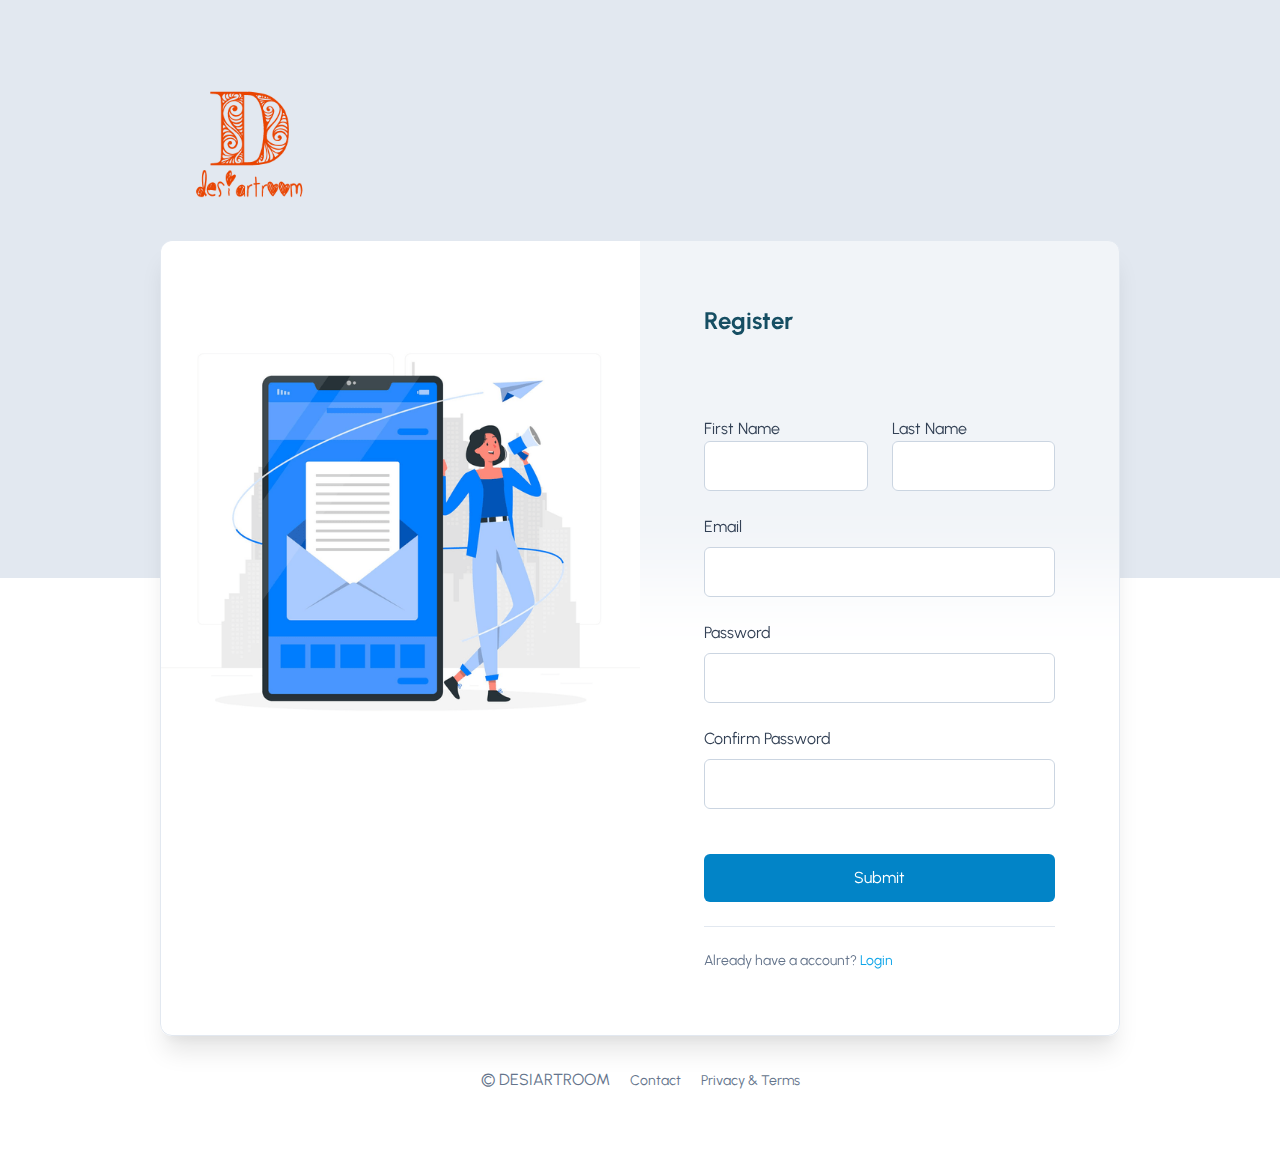
==== commit 3800e113: "update" ====
--- a/index2.html
+++ b/index2.html
@@ -26,7 +26,7 @@
                             <h2 class="mb-8 text-2xl text-cyan-900 font-bold">Register</h2>
                             <form action="" class="space-y-6">
                             <div class="grid gap-6 sm:grid-cols-2">
-                                <div class="mt-12 grid gap-4 sm:grid-cols-1">
+                                <div class="mt-12 grid gap-3 sm:grid-cols-1">
                                     <label for="fname" class="text-gray-700">First Name</label>
                                     <input  type="text" name="" id="fname" 
                                             class="py-3 px-6 rounded-xl block w-full  px-4  rounded-md border border-gray-300 text-gray-600 transition duration-300
@@ -34,7 +34,7 @@
                                                 invalid:ring-2 invalid:ring-red-400"
                                     >
                                 </div>
-                                <div class="mt-12 grid gap-4 sm:grid-cols-1">
+                                <div class="mt-12 grid gap-3 sm:grid-cols-1 top" >
                                     <label for="lname" class="text-gray-700">Last Name</label>
                                     <input  type="text" name="" id="lname" 
                                             class="py-3 px-6 rounded-xl block w-full px-4  rounded-md border border-gray-300 text-gray-600 transition duration-300
--- a/css/tailus.css
+++ b/css/tailus.css
@@ -1,4 +1,4 @@
 /*! tailwindcss v2.2.19 | MIT License | https://tailwindcss.com*//*! modern-normalize v1.1.0 | MIT License | https://github.com/sindresorhus/modern-normalize 
 */html{-webkit-text-size-adjust:100%;line-height:1.15;-moz-tab-size:4;-o-tab-size:4;tab-size:4}body{font-family:system-ui,-apple-system,Segoe UI,Roboto,Helvetica,Arial,sans-serif,Apple Color Emoji,Segoe UI Emoji;margin:0}
-hr{color:inherit;height:0}abbr[title]{-webkit-text-decoration:underline dotted;text-decoration:underline dotted}b,strong{font-weight:bolder}code,kbd,pre,samp{font-family:ui-monospace,SFMono-Regular,Consolas,Liberation Mono,Menlo,monospace;font-size:1em}small{font-size:80%}sub,sup{font-size:75%;line-height:0;position:relative;vertical-align:baseline}sub{bottom:-.25em}sup{top:-.5em}table{border-color:inherit;text-indent:0}button,input,optgroup,select,textarea{font-family:inherit;font-size:100%;line-height:1.15;margin:0}button,select{text-transform:none}[type=button],[type=reset],[type=submit],button{-webkit-appearance:button}::-moz-focus-inner{border-style:none;padding:0}:-moz-focusring{outline:1px dotted ButtonText}:-moz-ui-invalid{box-shadow:none}legend{padding:0}progress{vertical-align:baseline}::-webkit-inner-spin-button,::-webkit-outer-spin-button{height:auto}[type=search]{-webkit-appearance:textfield;outline-offset:-2px}::-webkit-search-decoration{-webkit-appearance:none}::-webkit-file-upload-button{-webkit-appearance:button;font:inherit}summary{display:list-item}blockquote,dd,dl,figure,h1,h2,h3,h4,h5,h6,hr,p,pre{margin:0}button{background-color:transparent;background-image:none}fieldset,ol,ul{margin:0;padding:0}ol,ul{list-style:none}html{font-family:ui-sans-serif,system-ui,-apple-system,BlinkMacSystemFont,Segoe UI,Roboto,Helvetica Neue,Arial,Noto Sans,sans-serif,Apple Color Emoji,Segoe UI Emoji,Segoe UI Symbol,Noto Color Emoji;line-height:1.5}body{font-family:inherit;line-height:inherit}*,:after,:before{border:0 solid;box-sizing:border-box}hr{border-top-width:1px}img{border-style:solid}textarea{resize:vertical}input::-moz-placeholder,textarea::-moz-placeholder{color:#94a3b8;opacity:1}input:-ms-input-placeholder,textarea:-ms-input-placeholder{color:#94a3b8;opacity:1}input::placeholder,textarea::placeholder{color:#94a3b8;opacity:1}[role=button],button{cursor:pointer}:-moz-focusring{outline:auto}table{border-collapse:collapse}h1,h2,h3,h4,h5,h6{font-size:inherit;font-weight:inherit}a{color:inherit;text-decoration:inherit}button,input,optgroup,select,textarea{color:inherit;line-height:inherit;padding:0}code,kbd,pre,samp{font-family:ui-monospace,SFMono-Regular,Menlo,Monaco,Consolas,Liberation Mono,Courier New,monospace}audio,canvas,embed,iframe,img,object,svg,video{display:block;vertical-align:middle}img,video{height:auto;max-width:100%}[hidden]{display:none}*,:after,:before{--tw-translate-x:0;--tw-translate-y:0;--tw-rotate:0;--tw-skew-x:0;--tw-skew-y:0;--tw-scale-x:1;--tw-scale-y:1;--tw-transform:translateX(var(--tw-translate-x)) translateY(var(--tw-translate-y)) rotate(var(--tw-rotate)) skewX(var(--tw-skew-x)) skewY(var(--tw-skew-y)) scaleX(var(--tw-scale-x)) scaleY(var(--tw-scale-y));--tw-border-opacity:1;--tw-ring-inset:var(--tw-empty,/*!*/ /*!*/);--tw-ring-offset-width:0px;--tw-ring-offset-color:#fff;--tw-ring-color:rgba(59,130,246,.5);--tw-ring-offset-shadow:0 0 #0000;--tw-ring-shadow:0 0 #0000;--tw-shadow:0 0 #0000;--tw-blur:var(--tw-empty,/*!*/ /*!*/);--tw-brightness:var(--tw-empty,/*!*/ /*!*/);--tw-contrast:var(--tw-empty,/*!*/ /*!*/);--tw-grayscale:var(--tw-empty,/*!*/ /*!*/);--tw-hue-rotate:var(--tw-empty,/*!*/ /*!*/);--tw-invert:var(--tw-empty,/*!*/ /*!*/);--tw-saturate:var(--tw-empty,/*!*/ /*!*/);--tw-sepia:var(--tw-empty,/*!*/ /*!*/);--tw-drop-shadow:var(--tw-empty,/*!*/ /*!*/);--tw-filter:var(--tw-blur) var(--tw-brightness) var(--tw-contrast) var(--tw-grayscale) var(--tw-hue-rotate) var(--tw-invert) var(--tw-saturate) var(--tw-sepia) var(--tw-drop-shadow);--tw-backdrop-blur:var(--tw-empty,/*!*/ /*!*/);--tw-backdrop-brightness:var(--tw-empty,/*!*/ /*!*/);--tw-backdrop-contrast:var(--tw-empty,/*!*/ /*!*/);--tw-backdrop-grayscale:var(--tw-empty,/*!*/ /*!*/);--tw-backdrop-hue-rotate:var(--tw-empty,/*!*/ /*!*/);--tw-backdrop-invert:var(--tw-empty,/*!*/ /*!*/);--tw-backdrop-opacity:var(--tw-empty,/*!*/ /*!*/);--tw-backdrop-saturate:var(--tw-empty,/*!*/ /*!*/);--tw-backdrop-sepia:var(--tw-empty,/*!*/ /*!*/);--tw-backdrop-filter:var(--tw-backdrop-blur) var(--tw-backdrop-brightness) var(--tw-backdrop-contrast) var(--tw-backdrop-grayscale) var(--tw-backdrop-hue-rotate) var(--tw-backdrop-invert) var(--tw-backdrop-opacity) var(--tw-backdrop-saturate) var(--tw-backdrop-sepia);border-color:rgba(226,232,240,var(--tw-border-opacity))}.container{width:100%}@media (min-width:640px){.container{max-width:640px}}@media (min-width:768px){.container{max-width:768px}}@media (min-width:1024px){.container{max-width:1024px}}@media (min-width:1280px){.container{max-width:1280px}}@media (min-width:1536px){.container{max-width:1536px}}.fixed{position:fixed}.absolute{position:absolute}.relative{position:relative}.inset-0{bottom:0;top:0}.inset-0,.inset-x-0{left:0;right:0}.right-0{right:0}.top-0{top:0}.bottom-6{bottom:1.5rem}.top-\[-2\.20rem\]{top:-2.2rem}.right-9{right:2.25rem}.bottom-2{bottom:.5rem}.left-0{left:0}.left-6{left:1.5rem}.z-10{z-index:10}.z-\[1\]{z-index:1}.order-last{order:9999}.order-first{order:-9999}.col-span-2{grid-column:span 2/span 2}.col-span-3{grid-column:span 3/span 3}.col-span-8{grid-column:span 8/span 8}.row-span-4{grid-row:span 4/span 4}.row-span-2{grid-row:span 2/span 2}.row-span-3{grid-row:span 3/span 3}.row-start-1{grid-row-start:1}.m-auto{margin:auto}.-m-1{margin:-.25rem}.mx-auto{margin-left:auto;margin-right:auto}.-mx-8{margin-left:-2rem;margin-right:-2rem}.-mx-6{margin-left:-1.5rem;margin-right:-1.5rem}.-mx-4{margin-left:-1rem;margin-right:-1rem}.my-8{margin-top:2rem}.mb-8,.my-8{margin-bottom:2rem}.mb-6{margin-bottom:1.5rem}.mt-4{margin-top:1rem}.mt-16{margin-top:4rem}.-mt-2{margin-top:-.5rem}.-mb-0\.5{margin-bottom:-.125rem}.-mb-0{margin-bottom:0}.mt-6{margin-top:1.5rem}.mt-8{margin-top:2rem}.mt-12{margin-top:3rem}.-ml-6{margin-left:-1.5rem}.-mt-16{margin-top:-4rem}.-mt-1{margin-top:-.25rem}.mt-2{margin-top:.5rem}.-mr-20{margin-right:-5rem}.mb-2{margin-bottom:.5rem}.-ml-2{margin-left:-.5rem}.ml-2{margin-left:.5rem}.ml-4{margin-left:1rem}.-mr-2{margin-right:-.5rem}.-mb-2{margin-bottom:-.5rem}.mb-12{margin-bottom:3rem}.ml-auto{margin-left:auto}.-mt-3{margin-top:-.75rem}.-mr-3{margin-right:-.75rem}.-ml-3{margin-left:-.75rem}.block{display:block}.flex{display:flex}.table{display:table}.grid{display:grid}.hidden{display:none}.h-8{height:2rem}.h-12{height:3rem}.h-16{height:4rem}.h-full{height:100%}.h-10{height:2.5rem}.h-5{height:1.25rem}.h-56{height:14rem}.h-6{height:1.5rem}.h-4{height:1rem}.h-screen{height:100vh}.w-8{width:2rem}.w-12{width:3rem}.w-16{width:4rem}.w-full{width:100%}.w-max{width:-webkit-max-content;width:-moz-max-content;width:max-content}.w-10{width:2.5rem}.w-20{width:5rem}.w-5{width:1.25rem}.w-10\/12{width:83.333333%}.w-56{width:14rem}.w-32{width:8rem}.w-40{width:10rem}.w-36{width:9rem}.w-24{width:6rem}.w-28{width:7rem}.w-6{width:1.5rem}.w-4{width:1rem}.w-7\/12{width:58.333333%}.w-6\/12{width:50%}.-translate-x-4{--tw-translate-x:-1rem;transform:var(--tw-transform)}.scale-90{--tw-scale-x:.9;--tw-scale-y:.9}.scale-0,.scale-90{transform:var(--tw-transform)}.scale-0{--tw-scale-x:0;--tw-scale-y:0}.transform{transform:var(--tw-transform)}.cursor-pointer{cursor:pointer}.list-inside{list-style-position:inside}.list-disc{list-style-type:disc}.grid-cols-5{grid-template-columns:repeat(5,minmax(0,1fr))}.grid-cols-8{grid-template-columns:repeat(8,minmax(0,1fr))}.grid-cols-2{grid-template-columns:repeat(2,minmax(0,1fr))}.grid-rows-4{grid-template-rows:repeat(4,minmax(0,1fr))}.flex-row-reverse{flex-direction:row-reverse}.flex-col{flex-direction:column}.flex-col-reverse{flex-direction:column-reverse}.flex-wrap{flex-wrap:wrap}.items-end{align-items:flex-end}.items-center{align-items:center}.justify-center{justify-content:center}.justify-between{justify-content:space-between}.justify-around{justify-content:space-around}.gap-6{gap:1.5rem}.gap-4{gap:0.5rem}.gap-16{gap:4rem}.gap-8{gap:2rem}.gap-12{gap:3rem}.space-y-8>:not([hidden])~:not([hidden]){--tw-space-y-reverse:0;margin-bottom:calc(2rem*var(--tw-space-y-reverse));margin-top:calc(2rem*(1 - var(--tw-space-y-reverse)))}.-space-x-2>:not([hidden])~:not([hidden]){--tw-space-x-reverse:0;margin-left:calc(-.5rem*(1 - var(--tw-space-x-reverse)));margin-right:calc(-.5rem*var(--tw-space-x-reverse))}.space-y-6>:not([hidden])~:not([hidden]){--tw-space-y-reverse:0;margin-bottom:calc(1.5rem*var(--tw-space-y-reverse));margin-top:calc(1.5rem*(1 - var(--tw-space-y-reverse)))}.space-y-12>:not([hidden])~:not([hidden]){--tw-space-y-reverse:0;margin-bottom:calc(3rem*var(--tw-space-y-reverse));margin-top:calc(3rem*(1 - var(--tw-space-y-reverse)))}.space-y-4>:not([hidden])~:not([hidden]){--tw-space-y-reverse:0;margin-bottom:calc(1rem*var(--tw-space-y-reverse));margin-top:calc(1rem*(1 - var(--tw-space-y-reverse)))}.space-y-2>:not([hidden])~:not([hidden]){--tw-space-y-reverse:0;margin-bottom:calc(.5rem*var(--tw-space-y-reverse));margin-top:calc(.5rem*(1 - var(--tw-space-y-reverse)))}.space-x-12>:not([hidden])~:not([hidden]){--tw-space-x-reverse:0;margin-left:calc(3rem*(1 - var(--tw-space-x-reverse)));margin-right:calc(3rem*var(--tw-space-x-reverse))}.space-x-3>:not([hidden])~:not([hidden]){--tw-space-x-reverse:0;margin-left:calc(.75rem*(1 - var(--tw-space-x-reverse)));margin-right:calc(.75rem*var(--tw-space-x-reverse))}.space-x-4>:not([hidden])~:not([hidden]){--tw-space-x-reverse:0;margin-left:calc(1rem*(1 - var(--tw-space-x-reverse)));margin-right:calc(1rem*var(--tw-space-x-reverse))}.space-x-6>:not([hidden])~:not([hidden]){--tw-space-x-reverse:0;margin-left:calc(1.5rem*(1 - var(--tw-space-x-reverse)));margin-right:calc(1.5rem*var(--tw-space-x-reverse))}.space-x-2>:not([hidden])~:not([hidden]){--tw-space-x-reverse:0;margin-left:calc(.5rem*(1 - var(--tw-space-x-reverse)));margin-right:calc(.5rem*var(--tw-space-x-reverse))}.-space-y-4>:not([hidden])~:not([hidden]){--tw-space-y-reverse:0;margin-bottom:calc(-1rem*var(--tw-space-y-reverse));margin-top:calc(-1rem*(1 - var(--tw-space-y-reverse)))}.space-y-3>:not([hidden])~:not([hidden]){--tw-space-y-reverse:0;margin-bottom:calc(.75rem*var(--tw-space-y-reverse));margin-top:calc(.75rem*(1 - var(--tw-space-y-reverse)))}.divide-x>:not([hidden])~:not([hidden]){--tw-divide-x-reverse:0;border-left-width:calc(1px*(1 - var(--tw-divide-x-reverse)));border-right-width:calc(1px*var(--tw-divide-x-reverse))}.divide-y>:not([hidden])~:not([hidden]){--tw-divide-y-reverse:0;border-bottom-width:calc(1px*var(--tw-divide-y-reverse));border-top-width:calc(1px*(1 - var(--tw-divide-y-reverse)))}.overflow-auto{overflow:auto}.overflow-hidden{overflow:hidden}.overflow-x-auto{overflow-x:auto}.rounded-full{border-radius:9999px}.rounded-xl{border-radius:.75rem}.rounded-lg{border-radius:.5rem}.rounded-md{border-radius:.375rem}.rounded-2xl{border-radius:1rem}.rounded-r-xl{border-bottom-right-radius:.75rem;border-top-right-radius:.75rem}.rounded-l-xl{border-bottom-left-radius:.75rem;border-top-left-radius:.75rem}.border{border-width:1px}.border-8{border-width:8px}.border-r{border-right-width:1px}.border-b{border-bottom-width:1px}.border-t{border-top-width:1px}.border-l{border-left-width:1px}.border-dashed{border-style:dashed}.border-white{--tw-border-opacity:1;border-color:rgba(255,255,255,var(--tw-border-opacity))}.border-cyan-800{--tw-border-opacity:1;border-color:rgba(21,94,117,var(--tw-border-opacity))}.border-sky-100{--tw-border-opacity:1;border-color:rgba(224,242,254,var(--tw-border-opacity))}.border-gray-300{--tw-border-opacity:1;border-color:rgba(203,213,225,var(--tw-border-opacity))}.border-gray-200{--tw-border-opacity:1;border-color:rgba(226,232,240,var(--tw-border-opacity))}.border-opacity-10{--tw-border-opacity:0.1}.bg-white{--tw-bg-opacity:1;background-color:rgba(255,255,255,var(--tw-bg-opacity))}.bg-cyan-100{--tw-bg-opacity:1;background-color:rgba(207,250,254,var(--tw-bg-opacity))}.bg-cyan-600{--tw-bg-opacity:1;background-color:rgba(8,145,178,var(--tw-bg-opacity))}.bg-gray-700{--tw-bg-opacity:1;background-color:rgba(51,65,85,var(--tw-bg-opacity))}.bg-gray-100{--tw-bg-opacity:1;background-color:rgba(241,245,249,var(--tw-bg-opacity))}.bg-green-50{--tw-bg-opacity:1;background-color:rgba(236,253,245,var(--tw-bg-opacity))}.bg-yellow-50{--tw-bg-opacity:1;background-color:rgba(255,251,235,var(--tw-bg-opacity))}.bg-yellow-100{--tw-bg-opacity:1;background-color:rgba(254,243,199,var(--tw-bg-opacity))}.bg-gray-50{--tw-bg-opacity:1;background-color:rgba(248,250,252,var(--tw-bg-opacity))}.bg-cyan-900{--tw-bg-opacity:1;background-color:rgba(22,78,99,var(--tw-bg-opacity))}.bg-\[\#020314\]{--tw-bg-opacity:1;background-color:rgba(2,3,20,var(--tw-bg-opacity))}.bg-gray-900{--tw-bg-opacity:1;background-color:rgba(15,23,42,var(--tw-bg-opacity))}.bg-blue-500
+hr{color:inherit;height:0}abbr[title]{-webkit-text-decoration:underline dotted;text-decoration:underline dotted}b,strong{font-weight:bolder}code,kbd,pre,samp{font-family:ui-monospace,SFMono-Regular,Consolas,Liberation Mono,Menlo,monospace;font-size:1em}small{font-size:80%}sub,sup{font-size:75%;line-height:0;position:relative;vertical-align:baseline}sub{bottom:-.25em}sup{top:-.5em}table{border-color:inherit;text-indent:0}button,input,optgroup,select,textarea{font-family:inherit;font-size:100%;line-height:1.15;margin:0}button,select{text-transform:none}[type=button],[type=reset],[type=submit],button{-webkit-appearance:button}::-moz-focus-inner{border-style:none;padding:0}:-moz-focusring{outline:1px dotted ButtonText}:-moz-ui-invalid{box-shadow:none}legend{padding:0}progress{vertical-align:baseline}::-webkit-inner-spin-button,::-webkit-outer-spin-button{height:auto}[type=search]{-webkit-appearance:textfield;outline-offset:-2px}::-webkit-search-decoration{-webkit-appearance:none}::-webkit-file-upload-button{-webkit-appearance:button;font:inherit}summary{display:list-item}blockquote,dd,dl,figure,h1,h2,h3,h4,h5,h6,hr,p,pre{margin:0}button{background-color:transparent;background-image:none}fieldset,ol,ul{margin:0;padding:0}ol,ul{list-style:none}html{font-family:ui-sans-serif,system-ui,-apple-system,BlinkMacSystemFont,Segoe UI,Roboto,Helvetica Neue,Arial,Noto Sans,sans-serif,Apple Color Emoji,Segoe UI Emoji,Segoe UI Symbol,Noto Color Emoji;line-height:1.5}body{font-family:inherit;line-height:inherit}*,:after,:before{border:0 solid;box-sizing:border-box}hr{border-top-width:1px}img{border-style:solid}textarea{resize:vertical}input::-moz-placeholder,textarea::-moz-placeholder{color:#94a3b8;opacity:1}input:-ms-input-placeholder,textarea:-ms-input-placeholder{color:#94a3b8;opacity:1}input::placeholder,textarea::placeholder{color:#94a3b8;opacity:1}[role=button],button{cursor:pointer}:-moz-focusring{outline:auto}table{border-collapse:collapse}h1,h2,h3,h4,h5,h6{font-size:inherit;font-weight:inherit}a{color:inherit;text-decoration:inherit}button,input,optgroup,select,textarea{color:inherit;line-height:inherit;padding:0}code,kbd,pre,samp{font-family:ui-monospace,SFMono-Regular,Menlo,Monaco,Consolas,Liberation Mono,Courier New,monospace}audio,canvas,embed,iframe,img,object,svg,video{display:block;vertical-align:middle}img,video{height:auto;max-width:100%}[hidden]{display:none}*,:after,:before{--tw-translate-x:0;--tw-translate-y:0;--tw-rotate:0;--tw-skew-x:0;--tw-skew-y:0;--tw-scale-x:1;--tw-scale-y:1;--tw-transform:translateX(var(--tw-translate-x)) translateY(var(--tw-translate-y)) rotate(var(--tw-rotate)) skewX(var(--tw-skew-x)) skewY(var(--tw-skew-y)) scaleX(var(--tw-scale-x)) scaleY(var(--tw-scale-y));--tw-border-opacity:1;--tw-ring-inset:var(--tw-empty,/*!*/ /*!*/);--tw-ring-offset-width:0px;--tw-ring-offset-color:#fff;--tw-ring-color:rgba(59,130,246,.5);--tw-ring-offset-shadow:0 0 #0000;--tw-ring-shadow:0 0 #0000;--tw-shadow:0 0 #0000;--tw-blur:var(--tw-empty,/*!*/ /*!*/);--tw-brightness:var(--tw-empty,/*!*/ /*!*/);--tw-contrast:var(--tw-empty,/*!*/ /*!*/);--tw-grayscale:var(--tw-empty,/*!*/ /*!*/);--tw-hue-rotate:var(--tw-empty,/*!*/ /*!*/);--tw-invert:var(--tw-empty,/*!*/ /*!*/);--tw-saturate:var(--tw-empty,/*!*/ /*!*/);--tw-sepia:var(--tw-empty,/*!*/ /*!*/);--tw-drop-shadow:var(--tw-empty,/*!*/ /*!*/);--tw-filter:var(--tw-blur) var(--tw-brightness) var(--tw-contrast) var(--tw-grayscale) var(--tw-hue-rotate) var(--tw-invert) var(--tw-saturate) var(--tw-sepia) var(--tw-drop-shadow);--tw-backdrop-blur:var(--tw-empty,/*!*/ /*!*/);--tw-backdrop-brightness:var(--tw-empty,/*!*/ /*!*/);--tw-backdrop-contrast:var(--tw-empty,/*!*/ /*!*/);--tw-backdrop-grayscale:var(--tw-empty,/*!*/ /*!*/);--tw-backdrop-hue-rotate:var(--tw-empty,/*!*/ /*!*/);--tw-backdrop-invert:var(--tw-empty,/*!*/ /*!*/);--tw-backdrop-opacity:var(--tw-empty,/*!*/ /*!*/);--tw-backdrop-saturate:var(--tw-empty,/*!*/ /*!*/);--tw-backdrop-sepia:var(--tw-empty,/*!*/ /*!*/);--tw-backdrop-filter:var(--tw-backdrop-blur) var(--tw-backdrop-brightness) var(--tw-backdrop-contrast) var(--tw-backdrop-grayscale) var(--tw-backdrop-hue-rotate) var(--tw-backdrop-invert) var(--tw-backdrop-opacity) var(--tw-backdrop-saturate) var(--tw-backdrop-sepia);border-color:rgba(226,232,240,var(--tw-border-opacity))}.container{width:100%}@media (min-width:640px){.container{max-width:640px;}}@media (min-width:768px){.container{max-width:768px}}@media (min-width:1024px){.container{max-width:1024px}}@media (min-width:1280px){.container{max-width:1280px}}@media (min-width:1536px){.container{max-width:1536px}}.fixed{position:fixed}.absolute{position:absolute}.relative{position:relative}.inset-0{bottom:0;top:0}.inset-0,.inset-x-0{left:0;right:0}.right-0{right:0}.top-0{top:0}.bottom-6{bottom:1.5rem}.top-\[-2\.20rem\]{top:-2.2rem}.right-9{right:2.25rem}.bottom-2{bottom:.5rem}.left-0{left:0}.left-6{left:1.5rem}.z-10{z-index:10}.z-\[1\]{z-index:1}.order-last{order:9999}.order-first{order:-9999}.col-span-2{grid-column:span 2/span 2}.col-span-3{grid-column:span 3/span 3}.col-span-8{grid-column:span 8/span 8}.row-span-4{grid-row:span 4/span 4}.row-span-2{grid-row:span 2/span 2}.row-span-3{grid-row:span 3/span 3}.row-start-1{grid-row-start:1}.m-auto{margin:auto}.-m-1{margin:-.25rem}.mx-auto{margin-left:auto;margin-right:auto}.-mx-8{margin-left:-2rem;margin-right:-2rem}.-mx-6{margin-left:-1.5rem;margin-right:-1.5rem}.-mx-4{margin-left:-1rem;margin-right:-1rem}.my-8{margin-top:2rem}.mb-8,.my-8{margin-bottom:2rem}.mb-6{margin-bottom:1.5rem}.mt-4{margin-top:1rem}.mt-16{margin-top:4rem}.-mt-2{margin-top:-.5rem}.-mb-0\.5{margin-bottom:-.125rem}.-mb-0{margin-bottom:0}.mt-6{margin-top:1.5rem}.mt-8{margin-top:2rem}.mt-12{margin-top:3rem}.-ml-6{margin-left:-1.5rem}.-mt-16{margin-top:-4rem}.-mt-1{margin-top:-.25rem}.mt-2{margin-top:.5rem}.-mr-20{margin-right:-5rem}.mb-2{margin-bottom:.5rem}.-ml-2{margin-left:-.5rem}.ml-2{margin-left:.5rem}.ml-4{margin-left:1rem}.-mr-2{margin-right:-.5rem}.-mb-2{margin-bottom:-.5rem}.mb-12{margin-bottom:3rem}.ml-auto{margin-left:auto}.-mt-3{margin-top:-.75rem}.-mr-3{margin-right:-.75rem}.-ml-3{margin-left:-.75rem}.block{display:block}.flex{display:flex}.table{display:table}.grid{display:grid}.hidden{display:none}.h-8{height:2rem}.h-12{height:3rem}.h-16{height:4rem}.h-full{height:100%}.h-10{height:2.5rem}.h-5{height:1.25rem}.h-56{height:14rem}.h-6{height:1.5rem}.h-4{height:1rem}.h-screen{height:100vh}.w-8{width:2rem}.w-12{width:3rem}.w-16{width:4rem}.w-full{width:100%}.w-max{width:-webkit-max-content;width:-moz-max-content;width:max-content}.w-10{width:2.5rem}.w-20{width:5rem}.w-5{width:1.25rem}.w-10\/12{width:83.333333%}.w-56{width:14rem}.w-32{width:8rem}.w-40{width:10rem}.w-36{width:9rem}.w-24{width:6rem}.w-28{width:7rem}.w-6{width:1.5rem}.w-4{width:1rem}.w-7\/12{width:58.333333%}.w-6\/12{width:50%}.-translate-x-4{--tw-translate-x:-1rem;transform:var(--tw-transform)}.scale-90{--tw-scale-x:.9;--tw-scale-y:.9}.scale-0,.scale-90{transform:var(--tw-transform)}.scale-0{--tw-scale-x:0;--tw-scale-y:0}.transform{transform:var(--tw-transform)}.cursor-pointer{cursor:pointer}.list-inside{list-style-position:inside}.list-disc{list-style-type:disc}.grid-cols-5{grid-template-columns:repeat(5,minmax(0,1fr))}.grid-cols-8{grid-template-columns:repeat(8,minmax(0,1fr))}.grid-cols-2{grid-template-columns:repeat(2,minmax(0,1fr))}.grid-rows-4{grid-template-rows:repeat(4,minmax(0,1fr))}.flex-row-reverse{flex-direction:row-reverse}.flex-col{flex-direction:column}.flex-col-reverse{flex-direction:column-reverse}.flex-wrap{flex-wrap:wrap}.items-end{align-items:flex-end}.items-center{align-items:center}.justify-center{justify-content:center}.justify-between{justify-content:space-between}.justify-around{justify-content:space-around}.gap-6{gap:0rem 1.5rem;}.gap-4{gap:1rem}.gap-3{gap:0,5rem}.gap-16{gap:4rem}.gap-8{gap:2rem}.gap-12{gap:3rem}.space-y-8>:not([hidden])~:not([hidden]){--tw-space-y-reverse:0;margin-bottom:calc(2rem*var(--tw-space-y-reverse));margin-top:calc(2rem*(1 - var(--tw-space-y-reverse)))}.-space-x-2>:not([hidden])~:not([hidden]){--tw-space-x-reverse:0;margin-left:calc(-.5rem*(1 - var(--tw-space-x-reverse)));margin-right:calc(-.5rem*var(--tw-space-x-reverse))}.space-y-6>:not([hidden])~:not([hidden]){--tw-space-y-reverse:0;margin-bottom:calc(1.5rem*var(--tw-space-y-reverse));margin-top:calc(1.5rem*(1 - var(--tw-space-y-reverse)))}.space-y-12>:not([hidden])~:not([hidden]){--tw-space-y-reverse:0;margin-bottom:calc(3rem*var(--tw-space-y-reverse));margin-top:calc(3rem*(1 - var(--tw-space-y-reverse)))}.space-y-4>:not([hidden])~:not([hidden]){--tw-space-y-reverse:0;margin-bottom:calc(1rem*var(--tw-space-y-reverse));margin-top:calc(1rem*(1 - var(--tw-space-y-reverse)))}.space-y-2>:not([hidden])~:not([hidden]){--tw-space-y-reverse:0;margin-bottom:calc(.5rem*var(--tw-space-y-reverse));margin-top:calc(.5rem*(1 - var(--tw-space-y-reverse)))}.space-x-12>:not([hidden])~:not([hidden]){--tw-space-x-reverse:0;margin-left:calc(3rem*(1 - var(--tw-space-x-reverse)));margin-right:calc(3rem*var(--tw-space-x-reverse))}.space-x-3>:not([hidden])~:not([hidden]){--tw-space-x-reverse:0;margin-left:calc(.75rem*(1 - var(--tw-space-x-reverse)));margin-right:calc(.75rem*var(--tw-space-x-reverse))}.space-x-4>:not([hidden])~:not([hidden]){--tw-space-x-reverse:0;margin-left:calc(1rem*(1 - var(--tw-space-x-reverse)));margin-right:calc(1rem*var(--tw-space-x-reverse))}.space-x-6>:not([hidden])~:not([hidden]){--tw-space-x-reverse:0;margin-left:calc(1.5rem*(1 - var(--tw-space-x-reverse)));margin-right:calc(1.5rem*var(--tw-space-x-reverse))}.space-x-2>:not([hidden])~:not([hidden]){--tw-space-x-reverse:0;margin-left:calc(.5rem*(1 - var(--tw-space-x-reverse)));margin-right:calc(.5rem*var(--tw-space-x-reverse))}.-space-y-4>:not([hidden])~:not([hidden]){--tw-space-y-reverse:0;margin-bottom:calc(-1rem*var(--tw-space-y-reverse));margin-top:calc(-1rem*(1 - var(--tw-space-y-reverse)))}.space-y-3>:not([hidden])~:not([hidden]){--tw-space-y-reverse:0;margin-bottom:calc(.75rem*var(--tw-space-y-reverse));margin-top:calc(.75rem*(1 - var(--tw-space-y-reverse)))}.divide-x>:not([hidden])~:not([hidden]){--tw-divide-x-reverse:0;border-left-width:calc(1px*(1 - var(--tw-divide-x-reverse)));border-right-width:calc(1px*var(--tw-divide-x-reverse))}.divide-y>:not([hidden])~:not([hidden]){--tw-divide-y-reverse:0;border-bottom-width:calc(1px*var(--tw-divide-y-reverse));border-top-width:calc(1px*(1 - var(--tw-divide-y-reverse)))}.overflow-auto{overflow:auto}.overflow-hidden{overflow:hidden}.overflow-x-auto{overflow-x:auto}.rounded-full{border-radius:9999px}.rounded-xl{border-radius:.75rem}.rounded-lg{border-radius:.5rem}.rounded-md{border-radius:.375rem}.rounded-2xl{border-radius:1rem}.rounded-r-xl{border-bottom-right-radius:.75rem;border-top-right-radius:.75rem}.rounded-l-xl{border-bottom-left-radius:.75rem;border-top-left-radius:.75rem}.border{border-width:1px}.border-8{border-width:8px}.border-r{border-right-width:1px}.border-b{border-bottom-width:1px}.border-t{border-top-width:1px}.border-l{border-left-width:1px}.border-dashed{border-style:dashed}.border-white{--tw-border-opacity:1;border-color:rgba(255,255,255,var(--tw-border-opacity))}.border-cyan-800{--tw-border-opacity:1;border-color:rgba(21,94,117,var(--tw-border-opacity))}.border-sky-100{--tw-border-opacity:1;border-color:rgba(224,242,254,var(--tw-border-opacity))}.border-gray-300{--tw-border-opacity:1;border-color:rgba(203,213,225,var(--tw-border-opacity))}.border-gray-200{--tw-border-opacity:1;border-color:rgba(226,232,240,var(--tw-border-opacity))}.border-opacity-10{--tw-border-opacity:0.1}.bg-white{--tw-bg-opacity:1;background-color:rgba(255,255,255,var(--tw-bg-opacity))}.bg-cyan-100{--tw-bg-opacity:1;background-color:rgba(207,250,254,var(--tw-bg-opacity))}.bg-cyan-600{--tw-bg-opacity:1;background-color:rgba(8,145,178,var(--tw-bg-opacity))}.bg-gray-700{--tw-bg-opacity:1;background-color:rgba(51,65,85,var(--tw-bg-opacity))}.bg-gray-100{--tw-bg-opacity:1;background-color:rgba(241,245,249,var(--tw-bg-opacity))}.bg-green-50{--tw-bg-opacity:1;background-color:rgba(236,253,245,var(--tw-bg-opacity))}.bg-yellow-50{--tw-bg-opacity:1;background-color:rgba(255,251,235,var(--tw-bg-opacity))}.bg-yellow-100{--tw-bg-opacity:1;background-color:rgba(254,243,199,var(--tw-bg-opacity))}.bg-gray-50{--tw-bg-opacity:1;background-color:rgba(248,250,252,var(--tw-bg-opacity))}.bg-cyan-900{--tw-bg-opacity:1;background-color:rgba(22,78,99,var(--tw-bg-opacity))}.bg-\[\#020314\]{--tw-bg-opacity:1;background-color:rgba(2,3,20,var(--tw-bg-opacity))}.bg-gray-900{--tw-bg-opacity:1;background-color:rgba(15,23,42,var(--tw-bg-opacity))}.bg-blue-500
 {--tw-bg-opacity:1;background-color:rgba(210, 227, 252,var(--tw-bg-opacity))}.bg-cyan-400{--tw-bg-opacity:1;background-color:rgba(34,211,238,var(--tw-bg-opacity))}.bg-gray-200{--tw-bg-opacity:1;background-color:rgba(226,232,240,var(--tw-bg-opacity))}.bg-sky-100{--tw-bg-opacity:1;background-color:rgba(224,242,254,var(--tw-bg-opacity))}.bg-sky-600{--tw-bg-opacity:1;background-color:rgba(2,132,199,var(--tw-bg-opacity))}.bg-sky-50{--tw-bg-opacity:1;background-color:rgba(240,249,255,var(--tw-bg-opacity))}.bg-sky-500{--tw-bg-opacity:1;background-color:rgba(14,165,233,var(--tw-bg-opacity))}.bg-purple-600{--tw-bg-opacity:1;background-color:rgba(124,58,237,var(--tw-bg-opacity))}.bg-cyan-500{--tw-bg-opacity:1;background-color:rgba(6,182,212,var(--tw-bg-opacity))}.bg-sky-900{--tw-bg-opacity:1;background-color:rgba(12,74,110,var(--tw-bg-opacity))}.bg-blue-50{--tw-bg-opacity:1;background-color:rgba(239,246,255,var(--tw-bg-opacity))}.bg-transparent{background-color:transparent}.bg-opacity-20{--tw-bg-opacity:0.2}.bg-opacity-5{--tw-bg-opacity:0.05}.bg-opacity-50{--tw-bg-opacity:0.5}.bg-opacity-70{--tw-bg-opacity:0.7}.bg-gradient-to-br{background-image:linear-gradient(to bottom right,var(--tw-gradient-stops))}.bg-gradient-to-r{background-image:linear-gradient(to right,var(--tw-gradient-stops))}.bg-gradient-to-b{background-image:linear-gradient(to bottom,var(--tw-gradient-stops))}.from-pink-500{--tw-gradient-from:#ec4899;--tw-gradient-stops:var(--tw-gradient-from),var(--tw-gradient-to,rgba(236,72,153,0))}.from-cyan-400{--tw-gradient-from:#22d3ee;--tw-gradient-stops:var(--tw-gradient-from),var(--tw-gradient-to,rgba(34,211,238,0))}.from-gray-200{--tw-gradient-from:#e2e8f0;--tw-gradient-stops:var(--tw-gradient-from),var(--tw-gradient-to,rgba(226,232,240,0))}.from-gray-900{--tw-gradient-from:#0f172a;--tw-gradient-stops:var(--tw-gradient-from),var(--tw-gradient-to,rgba(15,23,42,0))}.from-sky-50{--tw-gradient-from:#f0f9ff;--tw-gradient-stops:var(--tw-gradient-from),var(--tw-gradient-to,rgba(240,249,255,0))}.from-pink-100{--tw-gradient-from:#fce7f3;--tw-gradient-stops:var(--tw-gradient-from),var(--tw-gradient-to,rgba(252,231,243,0))}.from-yellow-300{--tw-gradient-from:#fcd34d;--tw-gradient-stops:var(--tw-gradient-from),var(--tw-gradient-to,rgba(252,211,77,0))}.from-cyan-50{--tw-gradient-from:#ecfeff;--tw-gradient-stops:var(--tw-gradient-from),var(--tw-gradient-to,rgba(236,254,255,0))}.via-blue-500{--tw-gradient-stops:var(--tw-gradient-from),#3b82f6,var(--tw-gradient-to,rgba(59,130,246,0))}.via-gray-100{--tw-gradient-stops:var(--tw-gradient-from),#f1f5f9,var(--tw-gradient-to,rgba(241,245,249,0))}.to-purple-600{--tw-gradient-to:#7c3aed}.to-white{--tw-gradient-to:#fff}.to-sky-900{--tw-gradient-to:#0c4a6e}.to-sky-200{--tw-gradient-to:#bae6fd}.to-purple-200{--tw-gradient-to:#ddd6fe}.to-pink-300{--tw-gradient-to:#f9a8d4}.to-cyan-100{--tw-gradient-to:#cffafe}.fill-current{fill:currentColor}.object-cover{-o-object-fit:cover;object-fit:cover}.object-top{-o-object-position:top;object-position:top}.p-8{padding:2rem}.p-6{padding:1.5rem}.p-4{padding:1rem}.p-2{padding:.5rem}.p-3{padding:.75rem}.py-16{padding-bottom:4rem;padding-top:4rem}.px-6{padding-left:1.5rem;padding-right:1.5rem}.py-3{padding-bottom:.75rem;padding-top:.75rem}.px-12{padding-left:3rem;padding-right:3rem}.py-2{padding-bottom:.5rem;padding-top:.5rem}.px-4{padding-left:1rem;padding-right:1rem}.py-20{padding-bottom:5rem;padding-top:5rem}.py-6{padding-bottom:1.5rem;padding-top:1.5rem}.py-4{padding-bottom:1rem;padding-top:1rem}.py-8{padding-bottom:2rem;padding-top:2rem}.py-1{padding-bottom:.25rem;padding-top:.25rem}.py-12{padding-bottom:3rem;padding-top:3rem}.pt-1{padding-top:.25rem}.pb-16{padding-bottom:4rem}.pb-8{padding-bottom:2rem}.pt-8{padding-top:2rem}.pb-20{padding-bottom:5rem}.pt-7{padding-top:1.75rem}.pb-6{padding-bottom:1.5rem}.pb-2{padding-bottom:.5rem}.pt-16{padding-top:4rem}.pt-6{padding-top:1.5rem}.pt-12{padding-top:3rem}.text-center{text-align:center}.text-4xl{font-size:2.25rem;line-height:2.5rem}.text-xl{font-size:1.25rem;line-height:1.75rem}.text-lg{font-size:1.125rem;line-height:1.75rem}.text-sm{font-size:.875rem;line-height:1.25rem}.text-2xl{font-size:1.5rem;line-height:2rem}.text-3xl{font-size:1.875rem;line-height:2.25rem}.text-8xl{font-size:6rem;line-height:1}.text-xs{font-size:.75rem;line-height:1rem}.font-bold{font-weight:700}.font-semibold{font-weight:600}.font-medium{font-weight:500}.uppercase{text-transform:uppercase}.tracking-wide{letter-spacing:.025em}.text-gray-500{--tw-text-opacity:1;color:rgba(100,116,139,var(--tw-text-opacity))}.text-gray-700{--tw-text-opacity:1;color:rgba(51,65,85,var(--tw-text-opacity))}.text-cyan-700{--tw-text-opacity:1;color:rgba(14,116,144,var(--tw-text-opacity))}.text-white{--tw-text-opacity:1;color:rgba(255,255,255,var(--tw-text-opacity))}.text-purple-600{--tw-text-opacity:1;color:rgba(124,58,237,var(--tw-text-opacity))}.text-blue-500{--tw-text-opacity:1;color:rgba(59,130,246,var(--tw-text-opacity))}.text-gray-600{--tw-text-opacity:1;color:rgba(71,85,105,var(--tw-text-opacity))}.text-green-900{--tw-text-opacity:1;color:rgba(6,78,59,var(--tw-text-opacity))}.text-yellow-700{--tw-text-opacity:1;color:rgba(180,83,9,var(--tw-text-opacity))}.text-yellow-900{--tw-text-opacity:1;color:rgba(120,53,15,var(--tw-text-opacity))}.text-gray-800{--tw-text-opacity:1;color:rgba(30,41,59,var(--tw-text-opacity))}.text-gray-900{--tw-text-opacity:1;color:rgba(15,23,42,var(--tw-text-opacity))}.text-yellow-600{--tw-text-opacity:1;color:rgba(217,119,6,var(--tw-text-opacity))}.text-yellow-800{--tw-text-opacity:1;color:rgba(146,64,14,var(--tw-text-opacity))}.text-gray-300{--tw-text-opacity:1;color:rgba(203,213,225,var(--tw-text-opacity))}.text-gray-200{--tw-text-opacity:1;color:rgba(226,232,240,var(--tw-text-opacity))}.text-gray-400{--tw-text-opacity:1;color:rgba(148,163,184,var(--tw-text-opacity))}.text-cyan-900{--tw-text-opacity:1;color:rgba(22,78,99,var(--tw-text-opacity))}.text-cyan-500{--tw-text-opacity:1;color:rgba(6,182,212,var(--tw-text-opacity))}.text-sky-400{--tw-text-opacity:1;color:rgba(56,189,248,var(--tw-text-opacity))}.text-sky-900{--tw-text-opacity:1;color:rgba(12,74,110,var(--tw-text-opacity))}.text-sky-500{--tw-text-opacity:1;color:rgba(14,165,233,var(--tw-text-opacity))}.text-sky-700{--tw-text-opacity:1;color:rgba(3,105,161,var(--tw-text-opacity))}.text-sky-800{--tw-text-opacity:1;color:rgba(7,89,133,var(--tw-text-opacity))}.text-pink-900{--tw-text-opacity:1;color:rgba(131,24,67,var(--tw-text-opacity))}.text-purple-500{--tw-text-opacity:1;color:rgba(139,92,246,var(--tw-text-opacity))}.text-green-500{--tw-text-opacity:1;color:rgba(16,185,129,var(--tw-text-opacity))}.text-red-500{--tw-text-opacity:1;color:rgba(239,68,68,var(--tw-text-opacity))}.text-blue-700{--tw-text-opacity:1;color:rgba(29,78,216,var(--tw-text-opacity))}.text-blue-600{--tw-text-opacity:1;color:rgba(37,99,235,var(--tw-text-opacity))}.line-through{text-decoration:line-through}.placeholder-gray-600::-moz-placeholder{--tw-placeholder-opacity:1;color:rgba(71,85,105,var(--tw-placeholder-opacity))}.placeholder-gray-600:-ms-input-placeholder{--tw-placeholder-opacity:1;color:rgba(71,85,105,var(--tw-placeholder-opacity))}.placeholder-gray-600::placeholder{--tw-placeholder-opacity:1;color:rgba(71,85,105,var(--tw-placeholder-opacity))}.opacity-0{opacity:0}.opacity-80{opacity:.8}.opacity-90{opacity:.9}.shadow-md{--tw-shadow:0 4px 6px -1px rgba(0,0,0,.1),0 2px 4px -1px rgba(0,0,0,.06)}.shadow-md,.shadow-xl{box-shadow:var(--tw-ring-offset-shadow,0 0 #0000),var(--tw-ring-shadow,0 0 #0000),var(--tw-shadow)}.shadow-xl{--tw-shadow:0 20px 25px -5px rgba(0,0,0,.1),0 10px 10px -5px rgba(0,0,0,.04)}.shadow-2xl{--tw-shadow:0 25px 50px -12px rgba(0,0,0,.25)}.shadow-2xl,.shadow-lg{box-shadow:var(--tw-ring-offset-shadow,0 0 #0000),var(--tw-ring-shadow,0 0 #0000),var(--tw-shadow)}.shadow-lg{--tw-shadow:0 10px 15px -3px rgba(0,0,0,.1),0 4px 6px -2px rgba(0,0,0,.05)}.ring-1{--tw-ring-offset-shadow:var(--tw-ring-inset) 0 0 0 var(--tw-ring-offset-width) var(--tw-ring-offset-color);--tw-ring-shadow:var(--tw-ring-inset) 0 0 0 calc(1px + var(--tw-ring-offset-width)) var(--tw-ring-color)}.ring,.ring-1{box-shadow:var(--tw-ring-offset-shadow),var(--tw-ring-shadow),var(--tw-shadow,0 0 #0000)}.ring{--tw-ring-offset-shadow:var(--tw-ring-inset) 0 0 0 var(--tw-ring-offset-width) var(--tw-ring-offset-color);--tw-ring-shadow:var(--tw-ring-inset) 0 0 0 calc(3px + var(--tw-ring-offset-width)) var(--tw-ring-color)}.ring-cyan-700{--tw-ring-opacity:1;--tw-ring-color:rgba(14,116,144,var(--tw-ring-opacity))}.ring-gray-300{--tw-ring-opacity:1;--tw-ring-color:rgba(203,213,225,var(--tw-ring-opacity))}.blur-xl{--tw-blur:blur(24px);filter:var(--tw-filter)}.contrast-0{--tw-contrast:contrast(0);filter:var(--tw-filter)}.grayscale{--tw-grayscale:grayscale(100%)}.filter,.grayscale{filter:var(--tw-filter)}.backdrop-blur-2xl{--tw-backdrop-blur:blur(40px)}.backdrop-blur-2xl,.backdrop-blur-xl{-webkit-backdrop-filter:var(--tw-backdrop-filter);backdrop-filter:var(--tw-backdrop-filter)}.backdrop-blur-xl{--tw-backdrop-blur:blur(24px)}.transition{transition-duration:.15s;transition-property:background-color,border-color,color,fill,stroke,opacity,box-shadow,transform,filter,-webkit-backdrop-filter;transition-property:background-color,border-color,color,fill,stroke,opacity,box-shadow,transform,filter,backdrop-filter;transition-property:background-color,border-color,color,fill,stroke,opacity,box-shadow,transform,filter,backdrop-filter,-webkit-backdrop-filter;transition-timing-function:cubic-bezier(.4,0,.2,1)}.duration-300{transition-duration:.3s}.duration-500{transition-duration:.5s}.duration-200{transition-duration:.2s}body{font-family:Urbanist,sans-serif}.bg-layers{-webkit-animation:filter-animation 4s infinite;animation:filter-animation 4s infinite}.bg-scale{-webkit-animation:filter-animation 8s infinite;animation:filter-scale 8s infinite}@-webkit-keyframes filter-animation{0%{-webkit-filter:hue-rotate(0deg)}50%{-webkit-filter:hue-rotate(45deg)}to{-webkit-filter:hue-rotate(0deg)}}@keyframes filter-animation{0%{filter:hue-rotate(0deg)}50%{filter:hue-rotate(45deg)}to{filter:hue-rotate(0deg)}}@-webkit-keyframes filter-scale{0%{transform:scale(1)}50%{transform:scale(1.4)}to{transform:scale(.8)}}@keyframes filter-scale{0%{transform:scale(1)}50%{transform:scale(1.4)}to{transform:scale(.8)}}.before\:absolute:before{content:"";position:absolute}.before\:inset-0:before{bottom:0;content:"";left:0;right:0;top:0}.before\:left-0:before{content:"";left:0}.before\:top-1:before{content:"";top:.25rem}.before\:my-auto:before{content:"";margin-bottom:auto;margin-top:auto}.before\:h-0\.5:before{content:"";height:.125rem}.before\:h-0:before{content:"";height:0}.before\:h-\[50\%\]:before{content:"";height:50%}.before\:w-full:before{content:"";width:100%}.before\:rounded-full:before{border-radius:9999px;content:""}.before\:bg-gray-200:before{--tw-bg-opacity:1;background-color:rgba(226,232,240,var(--tw-bg-opacity));content:""}.before\:bg-gray-100:before{--tw-bg-opacity:1;background-color:rgba(241,245,249,var(--tw-bg-opacity));content:""}.before\:bg-gray-900:before{--tw-bg-opacity:1;background-color:rgba(15,23,42,var(--tw-bg-opacity));content:""}.before\:bg-sky-200:before{--tw-bg-opacity:1;background-color:rgba(186,230,253,var(--tw-bg-opacity));content:""}.invalid\:outline-none:invalid{outline:2px solid transparent;outline-offset:2px}.invalid\:ring-2:invalid{--tw-ring-offset-shadow:var(--tw-ring-inset) 0 0 0 var(--tw-ring-offset-width) var(--tw-ring-offset-color);--tw-ring-shadow:var(--tw-ring-inset) 0 0 0 calc(2px + var(--tw-ring-offset-width)) var(--tw-ring-color);box-shadow:var(--tw-ring-offset-shadow),var(--tw-ring-shadow),var(--tw-shadow,0 0 #0000)}.invalid\:ring-red-400:invalid{--tw-ring-opacity:1;--tw-ring-color:rgba(248,113,113,var(--tw-ring-opacity))}.invalid\:ring-red-500:invalid{--tw-ring-opacity:1;--tw-ring-color:rgba(239,68,68,var(--tw-ring-opacity))}.hover\:z-\[1\]:hover{z-index:1}.hover\:bg-cyan-200:hover{--tw-bg-opacity:1;background-color:rgba(165,243,252,var(--tw-bg-opacity))}.hover\:bg-cyan-700:hover{--tw-bg-opacity:1;background-color:rgba(14,116,144,var(--tw-bg-opacity))}.hover\:bg-purple-100:hover{--tw-bg-opacity:1;background-color:rgba(237,233,254,var(--tw-bg-opacity))}.hover\:bg-gray-600:hover{--tw-bg-opacity:1;background-color:rgba(71,85,105,var(--tw-bg-opacity))}.hover\:bg-gray-200:hover{--tw-bg-opacity:1;background-color:rgba(226,232,240,var(--tw-bg-opacity))}.hover\:bg-cyan-300:hover{--tw-bg-opacity:1;background-color:rgba(103,232,249,var(--tw-bg-opacity))}.hover\:bg-sky-200:hover{--tw-bg-opacity:1;background-color:rgba(186,230,253,var(--tw-bg-opacity))}.hover\:bg-sky-700:hover{--tw-bg-opacity:1;background-color:rgba(3,105,161,var(--tw-bg-opacity))}.hover\:bg-purple-700:hover{--tw-bg-opacity:1;background-color:rgba(109,40,217,var(--tw-bg-opacity))}.hover\:bg-cyan-600:hover{--tw-bg-opacity:1;background-color:rgba(8,145,178,var(--tw-bg-opacity))}.hover\:bg-blue-100:hover{--tw-bg-opacity:1;background-color:rgba(219,234,254,var(--tw-bg-opacity))}.hover\:bg-gray-800:hover{--tw-bg-opacity:1;background-color:rgba(30,41,59,var(--tw-bg-opacity))}.hover\:bg-sky-600:hover{--tw-bg-opacity:1;background-color:rgba(2,132,199,var(--tw-bg-opacity))}.hover\:bg-opacity-10:hover{--tw-bg-opacity:0.1}.hover\:text-sky-400:hover{--tw-text-opacity:1;color:rgba(56,189,248,var(--tw-text-opacity))}.hover\:text-cyan-600:hover{--tw-text-opacity:1;color:rgba(8,145,178,var(--tw-text-opacity))}.hover\:text-cyan-400:hover{--tw-text-opacity:1;color:rgba(34,211,238,var(--tw-text-opacity))}.hover\:text-cyan-500:hover{--tw-text-opacity:1;color:rgba(6,182,212,var(--tw-text-opacity))}.hover\:text-sky-900:hover{--tw-text-opacity:1;color:rgba(12,74,110,var(--tw-text-opacity))}.hover\:shadow-2xl:hover{--tw-shadow:0 25px 50px -12px rgba(0,0,0,.25);box-shadow:var(--tw-ring-offset-shadow,0 0 #0000),var(--tw-ring-shadow,0 0 #0000),var(--tw-shadow)}.hover\:grayscale-0:hover{--tw-grayscale:grayscale(0);filter:var(--tw-filter)}.focus\:bg-cyan-200:focus{--tw-bg-opacity:1;background-color:rgba(165,243,252,var(--tw-bg-opacity))}.focus\:bg-sky-600:focus{--tw-bg-opacity:1;background-color:rgba(2,132,199,var(--tw-bg-opacity))}.focus\:bg-purple-100:focus{--tw-bg-opacity:1;background-color:rgba(237,233,254,var(--tw-bg-opacity))}.focus\:bg-gray-600:focus{--tw-bg-opacity:1;background-color:rgba(71,85,105,var(--tw-bg-opacity))}.focus\:bg-gray-200:focus{--tw-bg-opacity:1;background-color:rgba(226,232,240,var(--tw-bg-opacity))}.focus\:bg-cyan-300:focus{--tw-bg-opacity:1;background-color:rgba(103,232,249,var(--tw-bg-opacity))}.focus\:bg-cyan-600:focus{--tw-bg-opacity:1;background-color:rgba(8,145,178,var(--tw-bg-opacity))}.focus\:bg-indigo-600:focus{--tw-bg-opacity:1;background-color:rgba(79,70,229,var(--tw-bg-opacity))}.focus\:bg-sky-500:focus{--tw-bg-opacity:1;background-color:rgba(14,165,233,var(--tw-bg-opacity))}.focus\:bg-cyan-700:focus{--tw-bg-opacity:1;background-color:rgba(14,116,144,var(--tw-bg-opacity))}.focus\:bg-sky-700:focus{--tw-bg-opacity:1;background-color:rgba(3,105,161,var(--tw-bg-opacity))}.focus\:bg-blue-100:focus{--tw-bg-opacity:1;background-color:rgba(219,234,254,var(--tw-bg-opacity))}.focus\:bg-gray-700:focus{--tw-bg-opacity:1;background-color:rgba(51,65,85,var(--tw-bg-opacity))}.focus\:outline-none:focus{outline:2px solid transparent;outline-offset:2px}.focus\:ring-2:focus{--tw-ring-offset-shadow:var(--tw-ring-inset) 0 0 0 var(--tw-ring-offset-width) var(--tw-ring-offset-color);--tw-ring-shadow:var(--tw-ring-inset) 0 0 0 calc(2px + var(--tw-ring-offset-width)) var(--tw-ring-color);box-shadow:var(--tw-ring-offset-shadow),var(--tw-ring-shadow),var(--tw-shadow,0 0 #0000)}.focus\:ring-sky-400:focus{--tw-ring-opacity:1;--tw-ring-color:rgba(56,189,248,var(--tw-ring-opacity))}.focus\:ring-sky-300:focus{--tw-ring-opacity:1;--tw-ring-color:rgba(125,211,252,var(--tw-ring-opacity))}.focus\:invalid\:outline-none:focus:invalid{outline:2px solid transparent;outline-offset:2px}.focus\:invalid\:ring-red-200:focus:invalid{--tw-ring-opacity:1;--tw-ring-color:rgba(254,202,202,var(--tw-ring-opacity))}.focus\:invalid\:ring-red-300:focus:invalid{--tw-ring-opacity:1;--tw-ring-color:rgba(252,165,165,var(--tw-ring-opacity))}.active\:bg-cyan-300:active{--tw-bg-opacity:1;background-color:rgba(103,232,249,var(--tw-bg-opacity))}.active\:bg-cyan-800:active{--tw-bg-opacity:1;background-color:rgba(21,94,117,var(--tw-bg-opacity))}.active\:bg-purple-200:active{--tw-bg-opacity:1;background-color:rgba(221,214,254,var(--tw-bg-opacity))}.active\:bg-gray-700:active{--tw-bg-opacity:1;background-color:rgba(51,65,85,var(--tw-bg-opacity))}.active\:bg-gray-300:active{--tw-bg-opacity:1;background-color:rgba(203,213,225,var(--tw-bg-opacity))}.active\:bg-cyan-600:active{--tw-bg-opacity:1;background-color:rgba(8,145,178,var(--tw-bg-opacity))}.active\:bg-sky-300:active{--tw-bg-opacity:1;background-color:rgba(125,211,252,var(--tw-bg-opacity))}.active\:bg-sky-800:active{--tw-bg-opacity:1;background-color:rgba(7,89,133,var(--tw-bg-opacity))}.active\:bg-purple-800:active{--tw-bg-opacity:1;background-color:rgba(91,33,182,var(--tw-bg-opacity))}.active\:bg-cyan-700:active{--tw-bg-opacity:1;background-color:rgba(14,116,144,var(--tw-bg-opacity))}.active\:bg-sky-500:active{--tw-bg-opacity:1;background-color:rgba(14,165,233,var(--tw-bg-opacity))}.active\:bg-blue-200:active{--tw-bg-opacity:1;background-color:rgba(191,219,254,var(--tw-bg-opacity))}.active\:bg-gray-600:active{--tw-bg-opacity:1;background-color:rgba(71,85,105,var(--tw-bg-opacity))}.disabled\:bg-gray-100:disabled{--tw-bg-opacity:1;background-color:rgba(241,245,249,var(--tw-bg-opacity))}.disabled\:placeholder-gray-400:disabled::-moz-placeholder{--tw-placeholder-opacity:1;color:rgba(148,163,184,var(--tw-placeholder-opacity))}.disabled\:placeholder-gray-400:disabled:-ms-input-placeholder{--tw-placeholder-opacity:1;color:rgba(148,163,184,var(--tw-placeholder-opacity))}.disabled\:placeholder-gray-400:disabled::placeholder{--tw-placeholder-opacity:1;color:rgba(148,163,184,var(--tw-placeholder-opacity))}.disabled\:ring-gray-200:disabled{--tw-ring-opacity:1;--tw-ring-color:rgba(226,232,240,var(--tw-ring-opacity))}.group:hover .group-hover\:translate-x-0{--tw-translate-x:0px;transform:var(--tw-transform)}.group:hover .group-hover\:scale-105{--tw-scale-x:1.05;--tw-scale-y:1.05;transform:var(--tw-transform)}.group:hover .group-hover\:scale-100{--tw-scale-x:1;--tw-scale-y:1;transform:var(--tw-transform)}.group:hover .group-hover\:scale-90{--tw-scale-x:.9;--tw-scale-y:.9;transform:var(--tw-transform)}.group:hover .group-hover\:border{border-width:1px}.group:hover .group-hover\:bg-yellow-900{--tw-bg-opacity:1;background-color:rgba(120,53,15,var(--tw-bg-opacity))}.group:hover .group-hover\:bg-yellow-100{--tw-bg-opacity:1;background-color:rgba(254,243,199,var(--tw-bg-opacity))}.group:hover .group-hover\:bg-white{--tw-bg-opacity:1;background-color:rgba(255,255,255,var(--tw-bg-opacity))}.group:hover .group-hover\:text-white{--tw-text-opacity:1;color:rgba(255,255,255,var(--tw-text-opacity))}.group:hover .group-hover\:text-yellow-200{--tw-text-opacity:1;color:rgba(253,230,138,var(--tw-text-opacity))}.group:hover .group-hover\:text-yellow-800{--tw-text-opacity:1;color:rgba(146,64,14,var(--tw-text-opacity))}.group:hover .group-hover\:text-yellow-600{--tw-text-opacity:1;color:rgba(217,119,6,var(--tw-text-opacity))}.group:hover .group-hover\:opacity-100{opacity:1}.group:hover .group-hover\:contrast-100{--tw-contrast:contrast(1);filter:var(--tw-filter)}.peer:checked~.peer-checked\:scale-100{--tw-scale-x:1;--tw-scale-y:1;transform:var(--tw-transform)}.peer:checked~.peer-checked\:text-sky-600{--tw-text-opacity:1;color:rgba(2,132,199,var(--tw-text-opacity))}.peer:checked~.peer-checked\:ring-1{--tw-ring-offset-shadow:var(--tw-ring-inset) 0 0 0 var(--tw-ring-offset-width) var(--tw-ring-offset-color);--tw-ring-shadow:var(--tw-ring-inset) 0 0 0 calc(1px + var(--tw-ring-offset-width)) var(--tw-ring-color);box-shadow:var(--tw-ring-offset-shadow),var(--tw-ring-shadow),var(--tw-shadow,0 0 #0000)}.peer:checked~.peer-checked\:ring-sky-500{--tw-ring-opacity:1;--tw-ring-color:rgba(14,165,233,var(--tw-ring-opacity))}@media (min-width:640px){.sm\:static{position:static}.sm\:sticky{position:-webkit-sticky;position:sticky}.sm\:inset-y-0{bottom:0;top:0}.sm\:left-\[-2\.70rem\]{left:-2.7rem}.sm\:col-span-3{grid-column:span 3/span 3}.sm\:my-auto{margin-bottom:auto}.sm\:mt-auto,.sm\:my-auto{margin-top:auto}.sm\:mt-0{margin-top:0}.sm\:-ml-1{margin-left:-.25rem}.sm\:ml-0{margin-left:0}.sm\:block{display:block}.sm\:flex{display:flex}.sm\:w-max{width:-webkit-max-content;width:-moz-max-content;width:max-content}.sm\:w-7\/12{width:58.333333%}.sm\:w-5\/12{width:41.666667%}.sm\:w-full{width:100%}.sm\:grid-cols-2{grid-template-columns:repeat(2,minmax(0,1fr))}.sm\:grid-cols-3{grid-template-columns:repeat(3,minmax(0,1fr))}.sm\:grid-cols-4{grid-template-columns:repeat(4,minmax(0,1fr))}.sm\:flex-row{flex-direction:row}.sm\:flex-col{flex-direction:column}.sm\:items-center{align-items:center}.sm\:gap-8{gap:2rem}.sm\:space-x-0>:not([hidden])~:not([hidden]){--tw-space-x-reverse:0;margin-left:calc(0px*(1 - var(--tw-space-x-reverse)));margin-right:calc(0px*var(--tw-space-x-reverse))}.sm\:space-y-6>:not([hidden])~:not([hidden]){--tw-space-y-reverse:0;margin-bottom:calc(1.5rem*var(--tw-space-y-reverse));margin-top:calc(1.5rem*(1 - var(--tw-space-y-reverse)))}.sm\:p-10{padding:2.5rem}.sm\:p-20{padding:5rem}.sm\:p-16{padding:4rem}.sm\:px-0{padding-left:0;padding-right:0}.sm\:px-8{padding-left:2rem;padding-right:2rem}.sm\:px-10{padding-left:2.5rem;padding-right:2.5rem}.sm\:pb-6{padding-bottom:1.5rem}.sm\:pb-0{padding-bottom:0}.sm\:pt-0{padding-top:0}.sm\:pl-1{padding-left:.25rem}.sm\:text-left{text-align:left}.sm\:before\:inset-y-0:before{bottom:0;content:"";top:0}.sm\:before\:h-\[85\%\]:before{content:"";height:85%}.sm\:before\:w-0\.5:before{content:"";width:.125rem}.sm\:before\:w-0:before{content:"";width:0}}@media (min-width:768px){.md\:col-span-2{grid-column:span 2/span 2}.md\:col-span-6{grid-column:span 6/span 6}.md\:col-span-1{grid-column:span 1/span 1}.md\:-mx-8{margin-left:-2rem;margin-right:-2rem}.md\:mx-0{margin-left:0;margin-right:0}.md\:mb-0{margin-bottom:0}.md\:mb-16{margin-bottom:4rem}.md\:block{display:block}.md\:flex{display:flex}.md\:h-\[30rem\]{height:30rem}.md\:w-8\/12{width:66.666667%}.md\:w-6\/12{width:50%}.md\:w-5\/12{width:41.666667%}.md\:w-7\/12{width:58.333333%}.md\:w-10\/12{width:83.333333%}.md\:w-\[30rem\]{width:30rem}.md\:w-11\/12{width:91.666667%}.md\:grid-cols-5{grid-template-columns:repeat(5,minmax(0,1fr))}.md\:grid-cols-4{grid-template-columns:repeat(4,minmax(0,1fr))}.md\:grid-cols-2{grid-template-columns:repeat(2,minmax(0,1fr))}.md\:flex-nowrap{flex-wrap:nowrap}.md\:justify-start{justify-content:flex-start}.md\:justify-end{justify-content:flex-end}.md\:justify-between{justify-content:space-between}.md\:gap-6{gap:1.5rem}.md\:gap-0{gap:0}.md\:space-y-6>:not([hidden])~:not([hidden]){--tw-space-y-reverse:0;margin-bottom:calc(1.5rem*var(--tw-space-y-reverse));margin-top:calc(1.5rem*(1 - var(--tw-space-y-reverse)))}.md\:space-x-12>:not([hidden])~:not([hidden]){--tw-space-x-reverse:0;margin-left:calc(3rem*(1 - var(--tw-space-x-reverse)));margin-right:calc(3rem*var(--tw-space-x-reverse))}.md\:space-y-0>:not([hidden])~:not([hidden]){--tw-space-y-reverse:0;margin-bottom:calc(0px*var(--tw-space-y-reverse));margin-top:calc(0px*(1 - var(--tw-space-y-reverse)))}.md\:-space-x-4>:not([hidden])~:not([hidden]){--tw-space-x-reverse:0;margin-left:calc(-1rem*(1 - var(--tw-space-x-reverse)));margin-right:calc(-1rem*var(--tw-space-x-reverse))}.md\:rounded-r-2xl{border-bottom-right-radius:1rem;border-top-right-radius:1rem}.md\:border-none{border-style:none}.md\:bg-gradient-to-r{background-image:linear-gradient(to right,var(--tw-gradient-stops))}.md\:p-12{padding:3rem}.md\:p-8{padding:2rem}.md\:px-12{padding-left:3rem;padding-right:3rem}.md\:py-40{padding-bottom:10rem;padding-top:10rem}.md\:py-0{padding-bottom:0;padding-top:0}.md\:pl-16{padding-left:4rem}.md\:pt-20{padding-top:5rem}.md\:pl-12{padding-left:3rem}.md\:text-left{text-align:left}.md\:text-5xl{font-size:3rem;line-height:1}.md\:text-4xl{font-size:2.25rem;line-height:2.5rem}.md\:blur-3xl{--tw-blur:blur(64px);filter:var(--tw-filter)}}@media (min-width:1024px){.lg\:col-span-3{grid-column:span 3/span 3}.lg\:col-span-5{grid-column:span 5/span 5}.lg\:mx-auto{margin-left:auto;margin-right:auto}.lg\:mt-0{margin-top:0}.lg\:block{display:block}.lg\:flex{display:flex}.lg\:grid{display:grid}.lg\:hidden{display:none}.lg\:w-7\/12{width:58.333333%}.lg\:w-6\/12{width:50%}.lg\:w-8\/12{width:66.666667%}.lg\:w-2\/6{width:33.333333%}.lg\:w-4\/6{width:66.666667%}.lg\:w-28{width:7rem}.lg\:w-4\/12{width:33.333333%}.lg\:w-5\/12{width:41.666667%}.lg\:w-24{width:6rem}.lg\:w-16{width:4rem}.lg\:w-12{width:3rem}.lg\:w-\[32\%\]{width:32%}.lg\:w-\[36\%\]{width:36%}.lg\:w-full{width:100%}.lg\:grid-cols-3{grid-template-columns:repeat(3,minmax(0,1fr))}.lg\:grid-cols-4{grid-template-columns:repeat(4,minmax(0,1fr))}.lg\:grid-cols-2{grid-template-columns:repeat(2,minmax(0,1fr))}.lg\:items-center{align-items:center}.lg\:justify-between{justify-content:space-between}.lg\:gap-16{gap:4rem}.lg\:gap-6{gap:1.5rem}.lg\:gap-2{gap:.5rem}.lg\:space-y-0>:not([hidden])~:not([hidden]){--tw-space-y-reverse:0;margin-bottom:calc(0px*var(--tw-space-y-reverse));margin-top:calc(0px*(1 - var(--tw-space-y-reverse)))}.lg\:space-x-6>:not([hidden])~:not([hidden]){--tw-space-x-reverse:0;margin-left:calc(1.5rem*(1 - var(--tw-space-x-reverse)));margin-right:calc(1.5rem*var(--tw-space-x-reverse))}.lg\:space-x-8>:not([hidden])~:not([hidden]){--tw-space-x-reverse:0;margin-left:calc(2rem*(1 - var(--tw-space-x-reverse)));margin-right:calc(2rem*var(--tw-space-x-reverse))}.lg\:space-x-10>:not([hidden])~:not([hidden]){--tw-space-x-reverse:0;margin-left:calc(2.5rem*(1 - var(--tw-space-x-reverse)));margin-right:calc(2.5rem*var(--tw-space-x-reverse))}.lg\:divide-y-0>:not([hidden])~:not([hidden]){--tw-divide-y-reverse:0;border-bottom-width:calc(0px*var(--tw-divide-y-reverse));border-top-width:calc(0px*(1 - var(--tw-divide-y-reverse)))}.lg\:overflow-hidden{overflow:hidden}.lg\:p-8{padding:2rem}.lg\:p-4{padding:1rem}.lg\:p-16{padding:4rem}.lg\:p-20{padding:5rem}.lg\:p-10{padding:2.5rem}.lg\:px-20{padding-left:5rem;padding-right:5rem}.lg\:px-28{padding-left:7rem;padding-right:7rem}.lg\:px-40{padding-left:10rem;padding-right:10rem}.lg\:px-56{padding-left:14rem;padding-right:14rem}.lg\:py-2{padding-bottom:.5rem;padding-top:.5rem}.lg\:pl-20{padding-left:5rem}.lg\:hover\:bg-white:hover{--tw-bg-opacity:1;background-color:rgba(255,255,255,var(--tw-bg-opacity))}.group:hover .lg\:group-hover\:scale-110{--tw-scale-x:1.1;--tw-scale-y:1.1;transform:var(--tw-transform)}}@media (min-width:1280px){.xl\:block{display:block}.xl\:w-6\/12{width:50%}.xl\:w-7\/12{width:58.333333%}.xl\:w-10\/12{width:83.333333%}.xl\:grid-cols-4{grid-template-columns:repeat(4,minmax(0,1fr))}.xl\:p-12{padding:3rem}.xl\:px-40{padding-left:10rem;padding-right:10rem}.xl\:px-20{padding-left:5rem;padding-right:5rem}}@media (min-width:1536px){.\32xl\:container{width:100%}@media (min-width:640px){.\32xl\:container{max-width:640px}}@media (min-width:768px){.\32xl\:container{max-width:768px}}@media (min-width:1024px){.\32xl\:container{max-width:1024px}}@media (min-width:1280px){.\32xl\:container{max-width:1280px}}@media (min-width:1536px){.\32xl\:container{max-width:1536px}}}